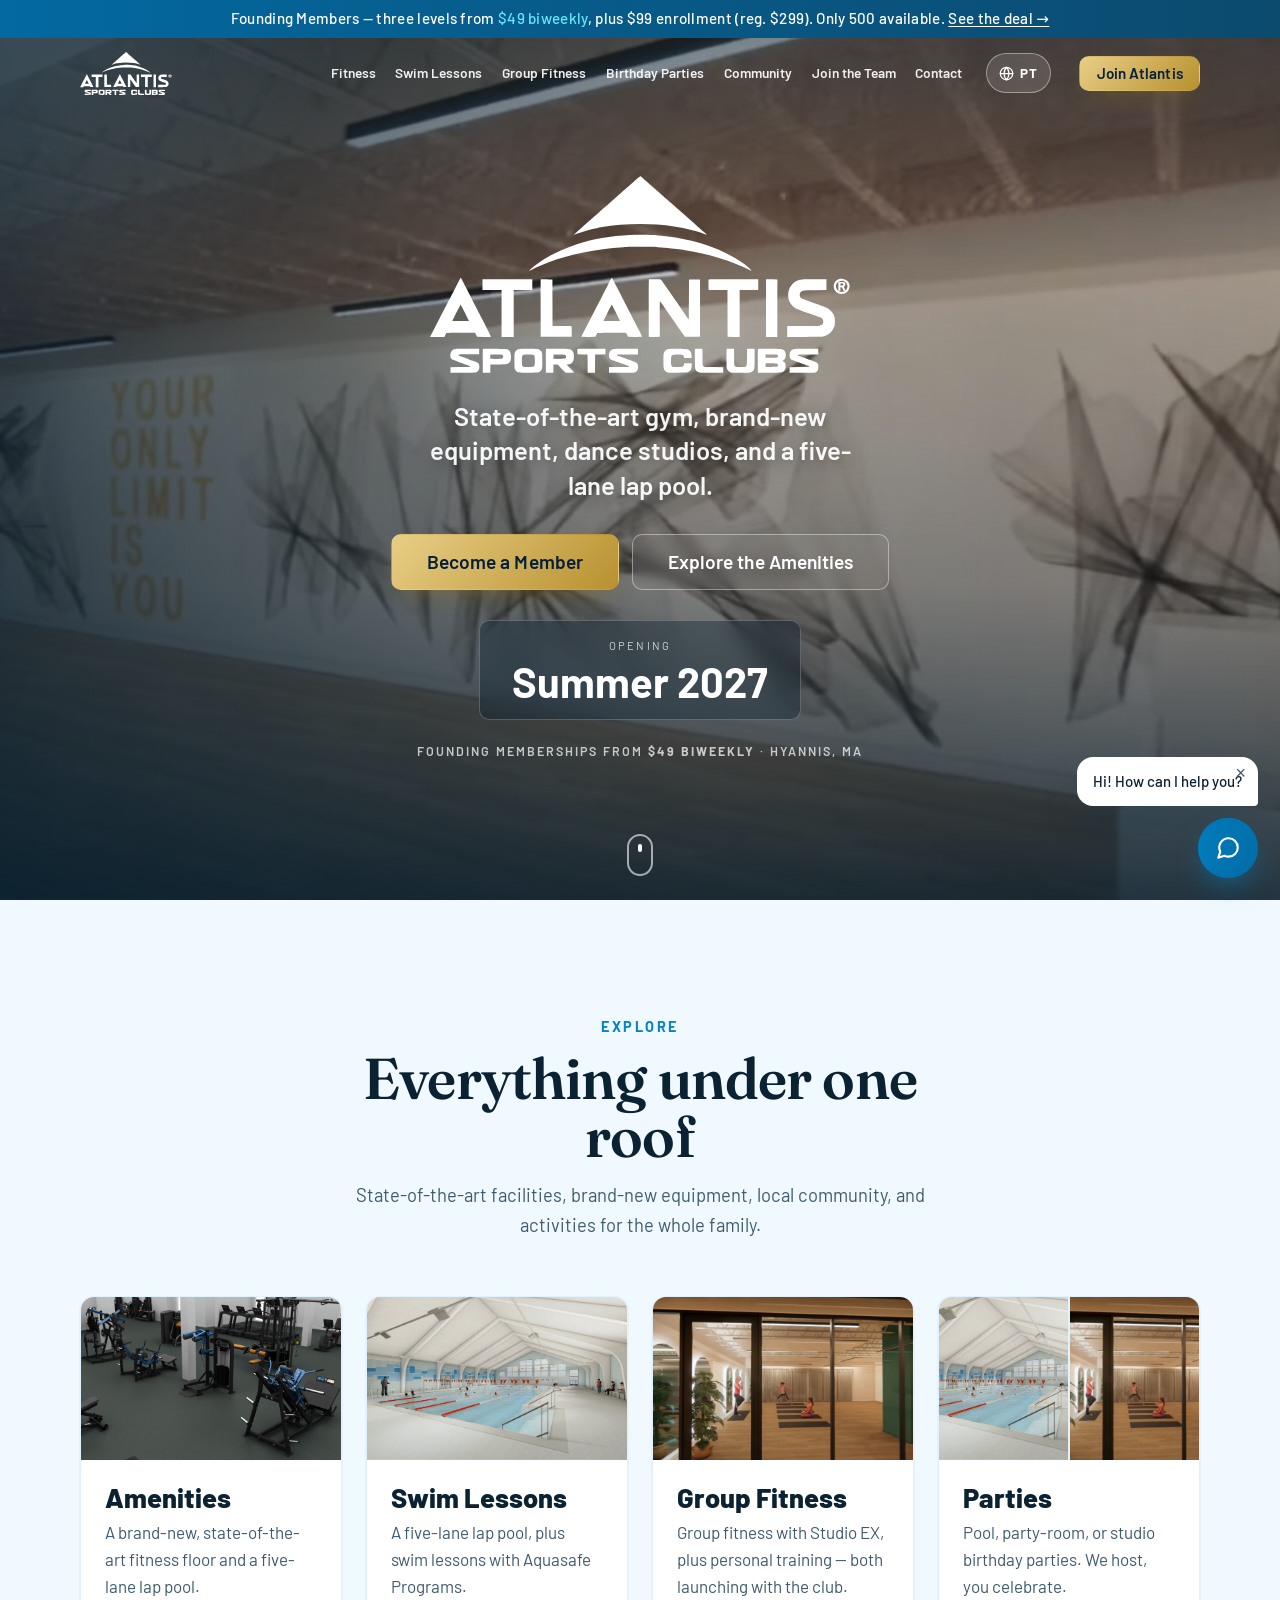
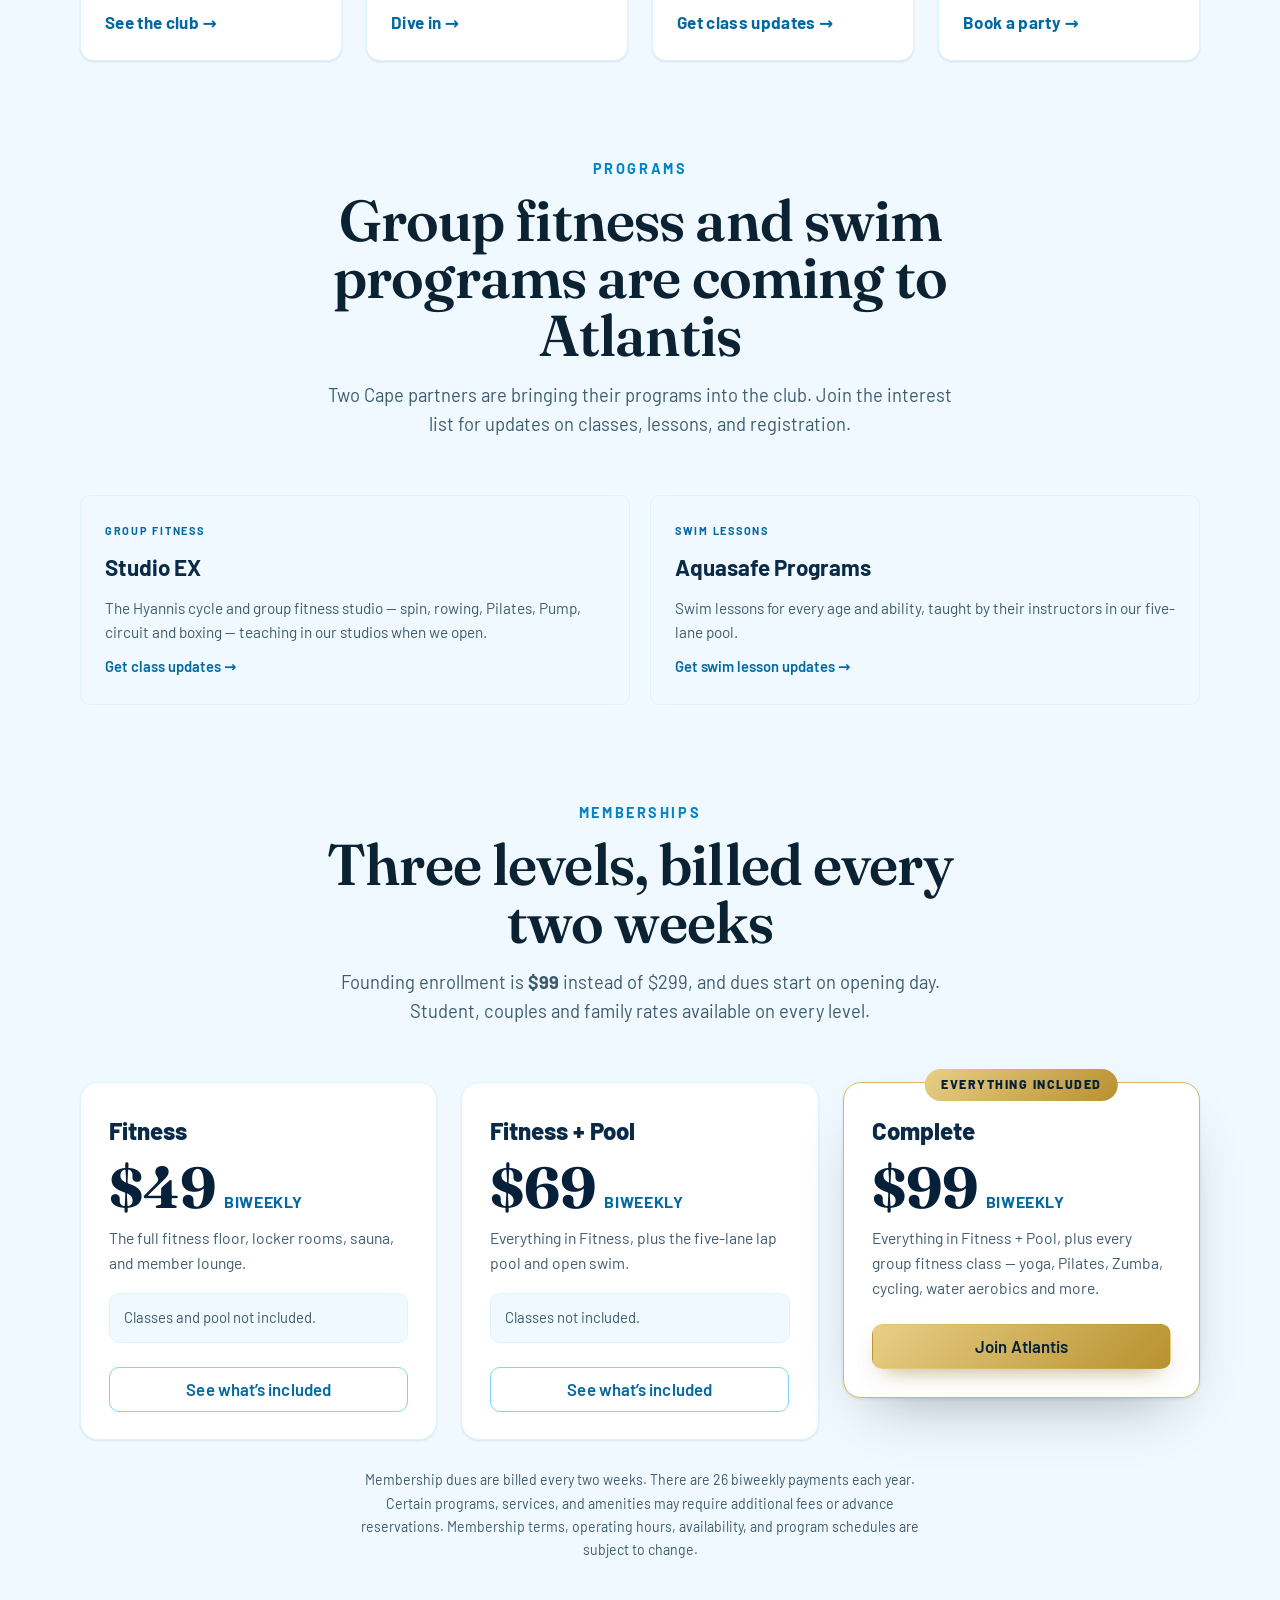
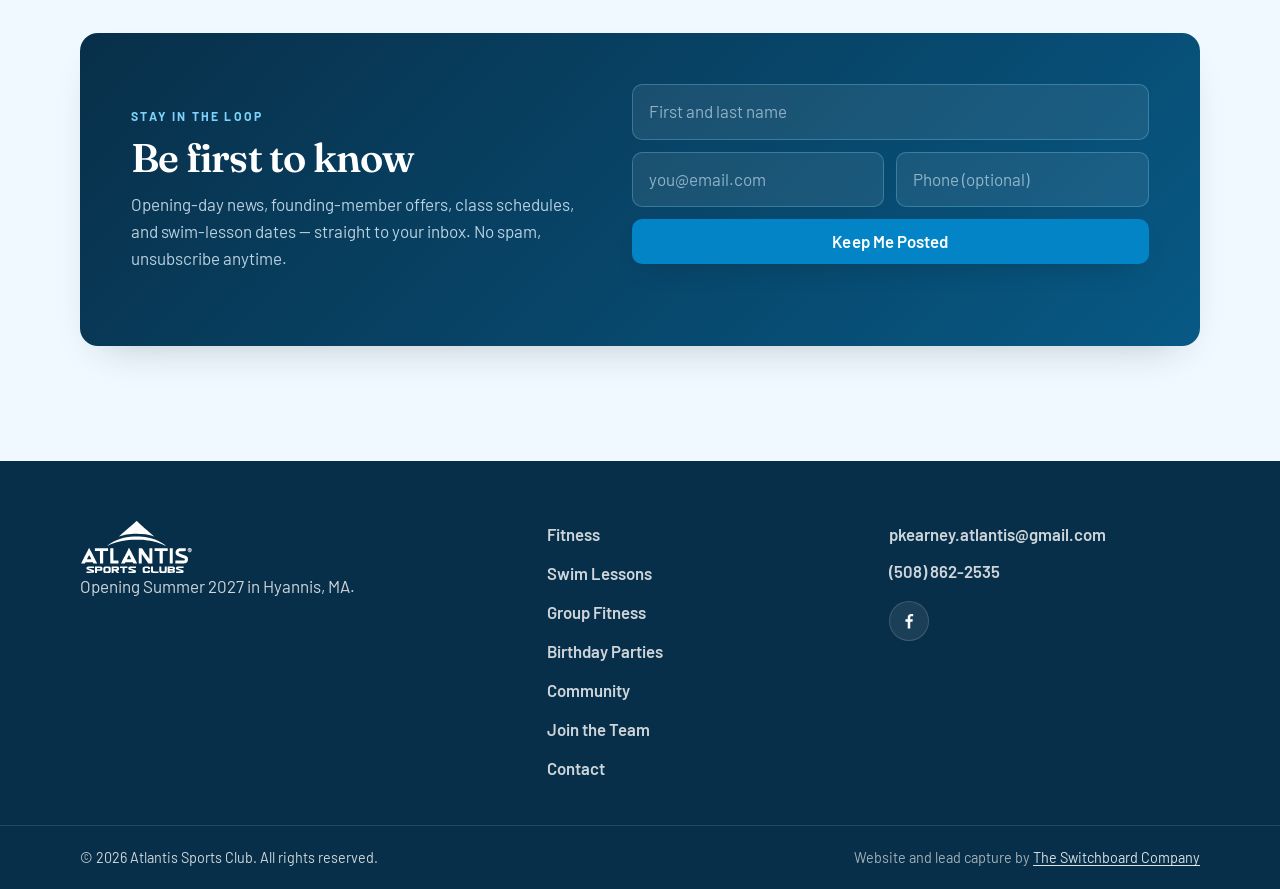
==== index.html @ 12ffc230 "Point "register today" at Aquasafe's real registration list Aquasafe's booking lives on Captyn, not " ====
<!DOCTYPE html>
<html lang="en">
<head>
  <meta charset="UTF-8" />
  <meta name="viewport" content="width=device-width, initial-scale=1" />
  <title>Atlantis Sports Club — Opening Summer 2027 · Hyannis, MA</title>
  <meta name="description" content="Atlantis Sports Club is coming to Hyannis, MA — a brand-new gym and five-lane lap pool. Three membership levels: Fitness $49 biweekly, Fitness + Pool $69 biweekly, Complete $99 biweekly. Dues are billed every two weeks." />
  <meta name="theme-color" content="#0EA5E9" />
  <!-- Proves to Google that we own this site, which is what lets us submit the
       sitemap and read Search Console. Google re-checks it periodically, so
       this tag has to stay even though verification already succeeded. -->
  <meta name="google-site-verification" content="ANG-4xzpaHJVaE1169wWRhIxJuxJN9_SLKHZaZ0CeQY" />
  <meta property="og:title" content="Atlantis Sports Club — Opening Summer 2027" />
  <meta property="og:description" content="Three membership levels — Fitness $49 biweekly, Fitness + Pool $69 biweekly, Complete $99 biweekly. Founding enrollment $99 (reg. $299). Hyannis, MA." />
  <meta property="og:type" content="website" />
  <meta property="og:url" content="https://atlantissportsclubhyannis.com/" />
  <link rel="canonical" href="https://atlantissportsclubhyannis.com/" />
  <meta property="og:image" content="https://atlantissportsclubhyannis.com/assets/images/hero-poster.jpg" />
  <meta name="twitter:card" content="summary_large_image" />
  <link rel="icon" href="/favicon.ico" sizes="any" />
  <link rel="icon" type="image/svg+xml" href="/favicon.svg" />
  <link rel="apple-touch-icon" href="/apple-touch-icon.png" />
  <link rel="preconnect" href="https://fonts.googleapis.com" />
  <link rel="preconnect" href="https://fonts.gstatic.com" crossorigin />
  <link href="https://fonts.googleapis.com/css2?family=Barlow:wght@400;500;600;700;800&family=Fraunces:ital,opsz,wght@0,9..144,500;0,9..144,600;0,9..144,700;1,9..144,500&display=swap" rel="stylesheet" />
  <link rel="stylesheet" href="styles.css?v=43" />

  <!-- ============================ STRUCTURED DATA ============================
       Tells Google this is a real health club at a real address, which is what
       earns the business panel and Maps relevance for "gym in Hyannis". It is
       written out rather than generated from config.js on purpose: a crawler
       that skips our JavaScript still has to see it.

       KEEP IN SYNC with config.js — name, address, phone, email and price range.
       If any of those change there, change them here too.

       Deliberately absent: geo coordinates (we would be guessing them, and a
       wrong pin is worse than none — Google resolves the address itself) and
       openingHours (the club has none until it opens in summer 2027). -->
  <script type="application/ld+json">
  {
    "@context": "https://schema.org",
    "@type": "HealthClub",
    "@id": "https://atlantissportsclubhyannis.com/#club",
    "name": "Atlantis Sports Club",
    "description": "A brand-new gym and five-lane lap pool opening in summer 2027 in Hyannis, MA. Three membership levels, plus student, couples and family rates.",
    "url": "https://atlantissportsclubhyannis.com/",
    "image": "https://atlantissportsclubhyannis.com/assets/images/exterior.jpg",
    "telephone": "+1-508-862-2535",
    "email": "pkearney.atlantis@gmail.com",
    "priceRange": "$49-$99 biweekly",
    "currenciesAccepted": "USD",
    "address": {
      "@type": "PostalAddress",
      "streetAddress": "35 Scudder Ave",
      "addressLocality": "Hyannis",
      "addressRegion": "MA",
      "postalCode": "02601",
      "addressCountry": "US"
    },
    "hasMap": "https://www.google.com/maps/search/?api=1&query=35+Scudder+Ave+Hyannis+MA+02601",
    "sameAs": [
      "https://www.facebook.com/ATLANTISSPORTSCLUBANDSPAHYANNIS/"
    ],
    "amenityFeature": [
      { "@type": "LocationFeatureSpecification", "name": "Five-lane lap pool", "value": true },
      { "@type": "LocationFeatureSpecification", "name": "Fitness floor", "value": true },
      { "@type": "LocationFeatureSpecification", "name": "Group fitness studios", "value": true },
      { "@type": "LocationFeatureSpecification", "name": "Sauna", "value": true },
      { "@type": "LocationFeatureSpecification", "name": "Free parking", "value": true }
    ]
  }
  </script>
</head>
<body data-page="home">

  <div id="siteHeader"></div>

  <!-- ============================ HERO ============================ -->
  <section class="hero hero--center" id="top">
    <div class="hero__media" id="heroMedia">
      <video class="hero__video" id="heroVideo" autoplay muted loop playsinline poster="assets/images/hero-poster.jpg">
        <source src="assets/video/hero.webm" type="video/webm" />
        <source src="assets/video/hero.mp4" type="video/mp4" />
      </video>
      <div class="hero__scrim"></div>
      <div class="hero__glow" id="heroGlow" aria-hidden="true"></div>
    </div>

    <div class="hero__content">
      <h1 class="hero__logo reveal">
        <span class="hero__logo-mark" aria-hidden="true"></span>
        <span class="sr-only">Atlantis Sports Clubs — Hyannis, MA</span>
      </h1>
      <p class="hero__tagline reveal">
        State-of-the-art gym, brand-new equipment, dance studios,
        and a five-lane lap pool.
      </p>

      <div class="hero__cta reveal">
        <a href="memberships.html" class="btn btn--gold btn--lg">Become a Member</a>
        <a href="amenities.html" class="btn btn--ghost btn--lg">Explore the Amenities</a>
      </div>

      <div class="opening reveal">
        <span class="opening__lab">Opening</span>
        <span class="opening__when" data-opening-label>Summer 2027</span>
      </div>

      <p class="hero__trust reveal">Founding memberships from <strong>$49 biweekly</strong> · Hyannis, MA</p>
    </div>

    <a href="#explore" class="hero__scroll" aria-label="Scroll to explore the club"><span class="hero__scroll-mouse"><span></span></span></a>
  </section>

  <!-- ============================ EXPLORE ============================ -->
  <section class="section section--alt" id="explore">
    <div class="container">
      <div class="section__head">
        <p class="section__eyebrow">Explore</p>
        <h2 class="section__title">Everything under one roof</h2>
        <p class="section__sub">State-of-the-art facilities, brand-new equipment, local community, and activities for the whole family.</p>
      </div>
      <div class="explore-grid">
        <a href="amenities.html" class="explore-card">
          <span class="explore-card__media" style="background-image:url('assets/images/gym/gym-1.jpg')"></span>
          <span class="explore-card__body">
            <h3>Amenities</h3>
            <p>A brand-new, state-of-the-art fitness floor and a five-lane lap pool.</p>
            <span class="explore-card__link">See the club</span>
          </span>
        </a>
        <a href="aquatics.html" class="explore-card">
          <span class="explore-card__media" data-img="pool"></span>
          <span class="explore-card__body">
            <h3>Swim Lessons</h3>
            <p>A five-lane lap pool, plus swim lessons with Aquasafe Programs.</p>
            <span class="explore-card__link">Dive in</span>
          </span>
        </a>
        <a href="training.html" class="explore-card">
          <span class="explore-card__media" data-img="dance"></span>
          <span class="explore-card__body">
            <h3>Group Fitness</h3>
            <p>Group fitness with Studio EX, plus personal training — both launching with the club.</p>
            <span class="explore-card__link">Get class updates</span>
          </span>
        </a>
        <a href="parties.html" class="explore-card">
          <span class="explore-card__media media-mosaic media-mosaic--two" aria-hidden="true">
            <span class="split-pane" data-img="pool"></span>
            <span class="split-pane" data-img="dance"></span>
          </span>
          <span class="explore-card__body">
            <h3>Parties</h3>
            <p>Pool, party-room, or studio birthday parties. We host, you celebrate.</p>
            <span class="explore-card__link">Book a party</span>
          </span>
        </a>
      </div>

      <!-- ---------------------------------------------- program partners --- -->
      <!-- Two outside programmes running inside the club. On the home page
           because a visitor who already knows Studio EX or Aquasafe locally
           will recognise them faster than they will recognise us — and
           because both are a reason to join a club that hasn't opened. -->
      <div class="section__head" style="margin-top:clamp(60px,8vw,96px)">
        <p class="section__eyebrow">Programs</p>
        <h2 class="section__title">Group fitness and swim programs are coming to Atlantis</h2>
        <p class="section__sub">Two Cape partners are bringing their programs into the club. Join the interest list for updates on classes, lessons, and registration.</p>
      </div>

      <div class="progband">
        <a href="training.html" class="progcard">
          <span class="progcard__tag">Group Fitness</span>
          <h3 class="progcard__name"><span data-partner-name="studioEx">Studio EX</span></h3>
          <p class="progcard__body">The Hyannis cycle and group fitness studio — spin, rowing, Pilates, Pump, circuit and boxing — teaching in our studios when we open.</p>
          <span class="progcard__link">Get class updates &rarr;</span>
        </a>
        <a href="aquatics.html" class="progcard">
          <span class="progcard__tag">Swim Lessons</span>
          <h3 class="progcard__name"><span data-partner-name="aquasafe">Aquasafe Programs</span></h3>
          <p class="progcard__body">Swim lessons for every age and ability, taught by their instructors in our five-lane pool.</p>
          <span class="progcard__link">Get swim lesson updates &rarr;</span>
        </a>
      </div>

      <!-- ---------------------------------------------- membership levels --- -->
      <!-- The three tiers, on the home page, above the fold-and-a-half. Paul's
           first priority is that nobody has to hunt to learn what it costs. -->
      <div class="section__head" style="margin-top:clamp(60px,8vw,96px)">
        <p class="section__eyebrow">Memberships</p>
        <h2 class="section__title">Three levels, billed every two weeks</h2>
        <p class="section__sub">Founding enrollment is <strong><span data-price="enrollment">$99</span></strong> instead of <span data-price="regularEnrollment">$299</span>, and dues start on opening day. Student, couples and family rates available on every level.</p>
      </div>

      <div class="boards">
        <article class="board">
          <h3 class="board__name">Fitness</h3>
          <div class="board__price">
            <span class="board__amt" data-price="fitness">$49</span>
            <span class="board__cadence">Biweekly</span>
          </div>
          <p class="board__enroll">The full fitness floor, locker rooms, sauna, and member lounge.</p>
          <p class="board__excludes">Classes and pool not included.</p>
          <div class="board__cta"><a href="memberships.html" class="btn btn--outline btn--block">See what&rsquo;s included</a></div>
        </article>

        <article class="board">
          <h3 class="board__name">Fitness + Pool</h3>
          <div class="board__price">
            <span class="board__amt" data-price="fitnessPool">$69</span>
            <span class="board__cadence">Biweekly</span>
          </div>
          <p class="board__enroll">Everything in Fitness, plus the five-lane lap pool and open swim.</p>
          <p class="board__excludes">Classes not included.</p>
          <div class="board__cta"><a href="memberships.html" class="btn btn--outline btn--block">See what&rsquo;s included</a></div>
        </article>

        <article class="board board--featured">
          <span class="board__ribbon">Everything included</span>
          <h3 class="board__name">Complete</h3>
          <div class="board__price">
            <span class="board__amt" data-price="complete">$99</span>
            <span class="board__cadence">Biweekly</span>
          </div>
          <p class="board__enroll">Everything in Fitness&nbsp;+&nbsp;Pool, plus every group fitness class — yoga, Pilates, Zumba, cycling, water aerobics and more.</p>
          <div class="board__cta"><a href="memberships.html" class="btn btn--gold btn--block">Join Atlantis</a></div>
        </article>
      </div>

      <p class="disclaimer" data-disclaimer></p>

      <!-- ---------------------------------------------- newsletter signup --- -->
      <!-- id is the jump target for join.html's "Latest Club Updates" link,
           which the printed QR codes lead to. Without it the scan lands at the
           top of the home page and the visitor has to go hunting. -->
      <div class="signup reveal" id="signup">
        <div class="signup__copy">
          <p class="signup__eyebrow">Stay in the Loop</p>
          <h3 class="signup__title">Be first to know</h3>
          <p class="signup__sub">Opening-day news, founding-member offers, class schedules, and swim-lesson dates — straight to your inbox. No spam, unsubscribe anytime.</p>
        </div>
        <form class="signup__form" data-signup data-signup-interest="Newsletter &amp; club updates" data-signup-source="Website — Newsletter">
          <div class="signup__fields">
            <label class="sr-only" for="nlName">Name</label>
            <input id="nlName" type="text" name="name" autocomplete="name" placeholder="First and last name" required />
            <label class="sr-only" for="nlEmail">Email</label>
            <input id="nlEmail" type="email" name="email" autocomplete="email" placeholder="you@email.com" required />
            <label class="sr-only" for="nlPhone">Phone</label>
            <input id="nlPhone" type="tel" name="phone" autocomplete="tel" placeholder="Phone (optional)" />
            <button type="submit" class="btn btn--primary">Keep Me Posted</button>
          </div>
          <!-- Bots fill every field they can see; people never see this one. -->
          <input type="text" name="company" class="signup__hp" tabindex="-1" autocomplete="off" aria-hidden="true" />
          <p class="signup__msg" role="status" data-signup-msg></p>
        </form>
      </div>
    </div>
  </section>

  <footer class="footer" id="siteFooter"></footer>

  <script src="config.js?v=26"></script>
  <script src="assets/pt.js?v=9"></script>
  <script src="assets/i18n.js?v=1"></script>
  <script src="script.js?v=36"></script>
<script src="assets/chat.js?v=8"></script>
</body>
</html>
---- styles.css ----
/* =============================================================================
   ATLANTIS SPORTS CLUB — Stylesheet
   Palette: light-blue / aquatic.  Type: Barlow Condensed + Barlow.
   ============================================================================ */

:root {
  /* ---- Brand color scale (original light-blue / aquatic — matches the favicon) ---- */
  --sky-50:  #F0F9FF;
  --sky-100: #E0F2FE;
  --sky-200: #BAE6FD;
  --sky-300: #7DD3FC;
  --sky-400: #38BDF8;
  --sky-500: #0EA5E9;
  --sky-600: #0284C7;
  --sky-700: #0369A1;
  --sky-800: #075985;
  --sky-900: #0C4A6E;
  --ocean:   #082F49;
  --cyan-300:#67E8F9;
  --cyan-400:#22D3EE;

  /* ---- Atlantis navy + gold (membership boards, Founders highlights) ----
     Gold is deliberately rationed: the "Join Atlantis" button, the Founders
     ribbon, and the recommended membership board. Everywhere else stays navy
     and ocean blue on white. */
  --navy-900:#06203A;
  --navy-800:#0A2A47;
  --navy-700:#123C63;
  --gold-200:#F3E4B8;
  --gold-300:#E8CE86;
  --gold-400:#D9B95C;
  --gold-500:#B8912F;
  --gold-600:#8F6F1E;

  /* ---- Semantic tokens ---- */
  --color-primary:      var(--sky-600);
  --color-primary-strong: var(--sky-700);
  --color-accent:       var(--cyan-400);
  --color-bg:           #FFFFFF;
  --color-bg-alt:       var(--sky-50);
  --color-fg:           #0B2233;
  --color-fg-soft:      #3E5B6E;
  --color-border:       var(--sky-100);
  --color-card:         #FFFFFF;
  --color-on-primary:   #FFFFFF;

  /* ---- Effects (tighter radii, softer neutral shadows) ---- */
  --radius-sm: 6px;
  --radius:    10px;
  --radius-lg: 14px;
  --radius-xl: 18px;
  --shadow-sm: 0 1px 2px rgba(16,31,44,.05), 0 1px 3px rgba(16,31,44,.05);
  --shadow:    0 18px 40px -22px rgba(16,31,44,.28);
  --shadow-lg: 0 44px 80px -34px rgba(16,31,44,.40);
  --shadow-glow: 0 1px 3px rgba(16,31,44,.10), 0 26px 60px -30px rgba(16,31,44,.42);

  --container: 1200px;
  --ease: cubic-bezier(.22,.61,.36,1);

  --font-display: "Fraunces", Georgia, "Times New Roman", serif;
  --font-head: "Barlow", system-ui, -apple-system, sans-serif;
  --font-body: "Barlow", system-ui, -apple-system, sans-serif;
}

/* ---------------------------------------------------------------- reset --- */
*, *::before, *::after { box-sizing: border-box; }
* { margin: 0; }
html { scroll-behavior: smooth; -webkit-text-size-adjust: 100%; }
@media (prefers-reduced-motion: reduce) {
  html { scroll-behavior: auto; }
  *, *::before, *::after { animation-duration: .01ms !important; animation-iteration-count: 1 !important; transition-duration: .01ms !important; }
}
body {
  font-family: var(--font-body);
  color: var(--color-fg);
  background: var(--color-bg);
  line-height: 1.6;
  font-size: 17px;
  -webkit-font-smoothing: antialiased;
  overflow-x: hidden;
}
img, video, iframe, svg { display: block; max-width: 100%; }
/* Any explicit display (flex, inline-flex, grid) outranks the UA rule for the
   hidden attribute, which silently leaves "hidden" elements on screen. */
[hidden] { display: none !important; }
a { color: inherit; text-decoration: none; }
ul { list-style: none; padding: 0; }
.sr-only {
  position: absolute; width: 1px; height: 1px; padding: 0; margin: -1px;
  overflow: hidden; clip: rect(0 0 0 0); white-space: nowrap; border: 0;
}

.container { width: 100%; max-width: var(--container); margin-inline: auto; padding-inline: clamp(20px, 5vw, 40px); }

/* --------------------------------------------------------------- buttons --- */
.btn {
  --btn-bg: var(--color-primary);
  display: inline-flex; align-items: center; justify-content: center; gap: .5em;
  font-family: var(--font-head);
  font-weight: 600;
  font-size: 1.05rem;
  letter-spacing: .01em;
  padding: .72em 1.5em;
  border-radius: 999px;
  border: 1.5px solid transparent;
  cursor: pointer;
  background: var(--btn-bg);
  color: var(--color-on-primary);
  transition: transform .2s var(--ease), box-shadow .25s var(--ease), background .25s var(--ease), color .25s var(--ease);
  will-change: transform;
  line-height: 1.1;
  text-align: center;
}
.btn:focus-visible { outline: 3px solid var(--sky-400); outline-offset: 2px; }
/* Keeps a multi-part label (text + a <span> price) as ONE flex item, so it wraps
   as a sentence instead of breaking into separately-centred chunks. */
.btn__label { display: inline; }
.btn--sm { font-size: .95rem; padding: .55em 1.1em; }
.btn--lg { font-size: 1.2rem; padding: .85em 1.8em; }
.btn--block { width: 100%; }

.btn--primary {
  background: linear-gradient(135deg, var(--sky-500), var(--sky-700));
  box-shadow: 0 10px 24px -10px rgba(2,132,199,.7);
}
.btn--primary:hover { transform: translateY(-2px); box-shadow: 0 16px 30px -10px rgba(2,132,199,.8); }
.btn--primary:active { transform: translateY(0); }

.btn--ghost {
  background: rgba(255,255,255,.1);
  color: #fff;
  border-color: rgba(255,255,255,.55);
  backdrop-filter: blur(6px);
}
.btn--ghost:hover { background: rgba(255,255,255,.22); transform: translateY(-2px); }

.btn--outline {
  background: transparent;
  color: var(--color-primary-strong);
  border-color: var(--sky-300);
}
.btn--outline:hover { background: var(--sky-50); border-color: var(--sky-500); transform: translateY(-2px); }

/* Gold is the "join" colour and nothing else, so the one action that matters
   never has to compete with another button of the same weight. Navy text on
   gold rather than white: white on this gold is only ~2:1. */
.btn--gold {
  background: linear-gradient(135deg, var(--gold-300), var(--gold-500));
  color: var(--navy-900);
  box-shadow: 0 10px 24px -12px rgba(143,111,30,.75);
}
.btn--gold:hover { transform: translateY(-2px); box-shadow: 0 16px 30px -12px rgba(143,111,30,.85); }
.btn--gold:active { transform: translateY(0); }
.btn--gold:focus-visible { outline: 3px solid var(--navy-800); outline-offset: 2px; }

.btn--navy { background: linear-gradient(135deg, var(--navy-700), var(--navy-900)); color: #fff; }
.btn--navy:hover { transform: translateY(-2px); }

/* ------------------------------------------------------------ site header --- */
#siteHeader, .site-header { position: fixed; inset: 0 0 auto 0; z-index: 100; }

/* Anchor jumps (#offer, #signup, …) must clear the fixed header instead of
   parking the section's first line behind it. */
:target, [id] { scroll-margin-top: calc(var(--header-h, 104px) + 16px); }

/* announcement / urgency bar */
.announce {
  background: linear-gradient(90deg, var(--sky-700), var(--sky-900));
  color: #fff; text-align: center;
  font-family: var(--font-head); font-weight: 600; letter-spacing: .01em;
  font-size: clamp(.8rem, 2.4vw, .95rem);
  padding: 9px 16px; line-height: 1.3;
}
.announce__short { display: none; }
.announce em { font-style: normal; color: var(--cyan-300); }
.announce a { color: #fff; text-decoration: underline; text-underline-offset: 2px; white-space: nowrap; }
.announce a:hover { color: var(--cyan-300); }

/* ------------------------------------------------------------------ nav --- */
.nav {
  position: relative; z-index: 1;
  transition: background .3s var(--ease), box-shadow .3s var(--ease), border-color .3s var(--ease);
  border-bottom: 1px solid transparent;
}
.nav__inner {
  max-width: var(--container); margin-inline: auto;
  padding: 14px clamp(20px, 5vw, 40px);
  display: flex; align-items: center; gap: 24px;
}
.nav.is-scrolled,
.nav.is-menu-open {
  background: rgba(255,255,255,.82);
  backdrop-filter: blur(14px) saturate(1.4);
  border-color: var(--color-border);
  box-shadow: 0 6px 24px -18px rgba(8,47,73,.5);
}
.nav.is-menu-open { background: rgba(255,255,255,.96); }
.brand { display: inline-flex; align-items: center; gap: 10px; color: #fff; transition: color .3s var(--ease); }
.nav.is-scrolled .brand,
.nav.is-menu-open .brand { color: var(--color-fg); }
.brand__mark { color: var(--sky-400); display: inline-flex; }
.nav.is-scrolled .brand__mark,
.nav.is-menu-open .brand__mark { color: var(--sky-600); }
.brand__text { font-family: var(--font-head); font-weight: 800; font-size: 1.5rem; line-height: .9; letter-spacing: .02em; display: flex; flex-direction: column; }
.brand__sub { font-size: .62rem; font-weight: 600; letter-spacing: .32em; text-transform: uppercase; opacity: .75; }

/* Nine primary links plus a CTA is a lot of bar. The gap and size shrink with
   the viewport so the row stays on one line right down to the point where the
   hamburger takes over, instead of wrapping into the hero. */
.nav__links { display: flex; gap: clamp(12px, 1.55vw, 26px); margin-left: auto; align-items: center; }
.nav__links a {
  font-family: var(--font-head); font-weight: 600;
  font-size: clamp(.86rem, 1.02vw, 1rem);
  color: #fff; opacity: .92; position: relative; padding: 4px 0;
  white-space: nowrap;
  transition: color .25s var(--ease), opacity .25s var(--ease);
}
.nav.is-scrolled .nav__links a { color: var(--color-fg-soft); }
.nav__links a::after {
  content: ""; position: absolute; left: 0; bottom: -2px; height: 2px; width: 0;
  background: var(--sky-500); transition: width .25s var(--ease);
}
.nav__links a:hover { opacity: 1; }
.nav__links a:hover::after { width: 100%; }
.nav__links a.is-active { opacity: 1; }
.nav__links a.is-active::after { width: 100%; }
.nav__cta { margin-left: 4px; }
.nav__links + .nav__cta { margin-left: 0; }

.nav__toggle { display: none; background: none; border: 0; cursor: pointer; width: 44px; height: 44px; flex-direction: column; justify-content: center; gap: 5px; padding: 10px; }
.nav__toggle span { height: 2px; width: 100%; background: #fff; border-radius: 2px; transition: transform .3s var(--ease), opacity .3s var(--ease), background .3s var(--ease); }
.nav.is-scrolled .nav__toggle span,
.nav.is-menu-open .nav__toggle span { background: var(--color-fg); }
.nav__toggle[aria-expanded="true"] span:nth-child(1) { transform: translateY(7px) rotate(45deg); }
.nav__toggle[aria-expanded="true"] span:nth-child(2) { opacity: 0; }
.nav__toggle[aria-expanded="true"] span:nth-child(3) { transform: translateY(-7px) rotate(-45deg); }

.nav__mobile {
  display: none; flex-direction: column; gap: 6px;
  padding: 12px clamp(20px, 5vw, 40px) 22px;
  background: rgba(255,255,255,.96); backdrop-filter: blur(14px);
  border-bottom: 1px solid var(--color-border);
}
.nav__mobile.is-open { display: flex; }
.nav__mobile a { font-family: var(--font-head); font-weight: 600; font-size: 1.2rem; color: var(--color-fg); padding: 12px 4px; border-bottom: 1px solid var(--color-border); }
.nav__mobile a.btn { color: #fff; border: 0; margin-top: 10px; justify-content: center; }

/* ----------------------------------------------------------------- hero --- */
.hero { position: relative; min-height: 100svh; display: flex; align-items: center; overflow: hidden; color: #fff; }
.hero__media { position: absolute; inset: 0; z-index: 0; }
.hero__video { width: 100%; height: 100%; object-fit: cover; }
/* Fallback gradient shows behind the video (and if the video fails to load) */
.hero__media { background: radial-gradient(120% 120% at 30% 0%, var(--sky-700) 0%, var(--ocean) 55%, #041B2B 100%); }
.hero__scrim {
  position: absolute; inset: 0;
  background:
    linear-gradient(180deg, rgba(4,27,43,.55) 0%, rgba(4,27,43,.15) 30%, rgba(4,27,43,.35) 65%, rgba(4,27,43,.85) 100%),
    linear-gradient(90deg, rgba(4,27,43,.7) 0%, rgba(4,27,43,.1) 55%, rgba(4,27,43,0) 100%);
}
.hero__glow {
  position: absolute; width: 60vmax; height: 60vmax; left: 0; top: 0;
  background: radial-gradient(circle, rgba(103,232,249,.28) 0%, rgba(103,232,249,0) 60%);
  transform: translate(-50%, -50%); pointer-events: none;
  transition: opacity .4s var(--ease); mix-blend-mode: screen;
}

/* Top padding tracks the measured fixed-header height (--header-h, set in
   script.js) so the eyebrow can never slide under the announcement bar. */
.hero__content {
  position: relative; z-index: 2; max-width: var(--container); width: 100%; margin-inline: auto;
  padding: calc(var(--header-h, 104px) + 20px) clamp(20px, 5vw, 40px) 92px;
}
.hero__eyebrow {
  display: inline-flex; align-items: center; gap: 10px;
  font-family: var(--font-head); font-weight: 600; letter-spacing: .12em; text-transform: uppercase;
  font-size: .95rem;
  background: rgba(255,255,255,.1); border: 1px solid rgba(255,255,255,.28);
  padding: 8px 16px; border-radius: 999px; backdrop-filter: blur(6px);
}
.hero__title {
  font-family: var(--font-head); font-weight: 800;
  font-size: clamp(3rem, 8.4vw, 6.2rem); line-height: .98; letter-spacing: -.01em;
  margin: 16px 0 0; text-shadow: 0 6px 40px rgba(4,27,43,.4);
}
.hero__title .line { display: block; }
.hero__title-accent {
  background: linear-gradient(100deg, var(--cyan-300), var(--sky-300) 60%, #fff);
  -webkit-background-clip: text; background-clip: text; color: transparent;
  /* Extra box room so background-clip:text doesn't crop descenders (g, y). */
  padding-bottom: .12em; margin-bottom: -.12em;
}
.hero__lede { max-width: 40ch; font-size: clamp(1.05rem, 2.2vw, 1.3rem); color: rgba(255,255,255,.9); margin-top: 16px; }

/* ---- centred hero: the logo carries the headline ---- */
.hero--center { text-align: center; }
.hero--center .hero__content { display: flex; flex-direction: column; align-items: center; }
.hero__logo { margin: 0; }
.hero__logo-mark {
  display: block;
  width: clamp(200px, 34vw, 420px);
  aspect-ratio: 1828 / 858;              /* matches assets/logo.svg */
  background-color: #fff;
  -webkit-mask: url('assets/logo.svg') no-repeat center / contain;
          mask: url('assets/logo.svg') no-repeat center / contain;
  filter: drop-shadow(0 8px 34px rgba(4,27,43,.55));
}
.hero__tagline {
  margin-top: 26px; max-width: 30ch;
  font-family: var(--font-head); font-weight: 600;
  font-size: clamp(1.15rem, 2.6vw, 1.6rem); line-height: 1.35;
  color: rgba(255,255,255,.94);
  text-shadow: 0 2px 20px rgba(4,27,43,.5);
}
.hero--center .hero__cta { justify-content: center; margin-top: 32px; }
.hero--center .opening { margin-top: 30px; }
.hero__trust {
  margin-top: 22px;
  font-family: var(--font-head); font-weight: 600;
  letter-spacing: .16em; text-transform: uppercase;
  font-size: .78rem; color: rgba(255,255,255,.72);
}

.hero__cta { display: flex; flex-wrap: wrap; gap: 14px; margin-top: 26px; }

.hero__sound {
  position: absolute; right: clamp(20px, 5vw, 40px); bottom: 32px; z-index: 3;
  width: 46px; height: 46px; border-radius: 50%;
  background: rgba(255,255,255,.12); border: 1px solid rgba(255,255,255,.3);
  color: #fff; cursor: pointer; display: grid; place-items: center; backdrop-filter: blur(8px);
  transition: background .25s var(--ease), transform .2s var(--ease);
}
.hero__sound:hover { background: rgba(255,255,255,.24); transform: scale(1.06); }
.hero__sound .icon-sound { display: none; }
.hero__sound[aria-pressed="true"] .icon-sound { display: block; }
.hero__sound[aria-pressed="true"] .icon-muted { display: none; }

.hero__scroll { position: absolute; left: 50%; bottom: 24px; transform: translateX(-50%); z-index: 3; }
.hero__scroll-mouse { display: block; width: 26px; height: 42px; border: 2px solid rgba(255,255,255,.6); border-radius: 14px; position: relative; }
.hero__scroll-mouse span { position: absolute; left: 50%; top: 8px; width: 4px; height: 8px; background: #fff; border-radius: 2px; transform: translateX(-50%); animation: scrollWheel 1.8s var(--ease) infinite; }
@keyframes scrollWheel { 0% { opacity: 0; transform: translate(-50%, 0); } 30% { opacity: 1; } 60% { opacity: 1; transform: translate(-50%, 12px); } 100% { opacity: 0; transform: translate(-50%, 14px); } }

/* opening */
/* Replaced the opening-day countdown. A clock counting to an exact second is a
   promise about a date; the opening is a season, so the hero states the season
   and keeps the same glass plate so the composition doesn't lose its anchor. */
.opening { display: inline-flex; flex-direction: column; align-items: center; gap: 6px; margin-top: 24px; padding: 16px 32px; background: rgba(4,27,43,.35); border: 1px solid rgba(255,255,255,.22); border-radius: var(--radius); backdrop-filter: blur(10px); }
.opening__lab { font-size: .7rem; letter-spacing: .18em; text-transform: uppercase; opacity: .75; }
.opening__when { font-family: var(--font-head); font-weight: 700; font-size: clamp(1.9rem, 4.6vw, 2.6rem); line-height: 1; }

/* pulse dot */
.pulse-dot { width: 9px; height: 9px; border-radius: 50%; background: var(--cyan-300); position: relative; flex: none; }
.pulse-dot::after { content: ""; position: absolute; inset: 0; border-radius: 50%; background: var(--cyan-300); animation: pulse 2s ease-out infinite; }
.pulse-dot--dark, .pulse-dot--dark::after { background: var(--sky-500); }
@keyframes pulse { 0% { transform: scale(1); opacity: .7; } 100% { transform: scale(3.2); opacity: 0; } }

/* -------------------------------------------------------- section shared --- */
.section__head { max-width: 640px; margin: 0 auto 56px; text-align: center; }
.section__eyebrow { font-family: var(--font-head); font-weight: 700; letter-spacing: .2em; text-transform: uppercase; font-size: .9rem; color: var(--color-primary); margin-bottom: 12px; }
.section__title { font-family: var(--font-head); font-weight: 800; font-size: clamp(2.2rem, 5.5vw, 3.6rem); line-height: 1; letter-spacing: -.01em; color: var(--color-fg); }
.section__sub { color: var(--color-fg-soft); font-size: 1.15rem; margin-top: 16px; }

/* --------------------------------------------------------------- presale --- */
.presale { padding: clamp(72px, 10vw, 130px) 0; background: linear-gradient(180deg, #fff 0%, var(--sky-50) 100%); }
.presale__card {
  display: grid; grid-template-columns: 1.15fr .85fr; gap: clamp(28px, 5vw, 64px);
  align-items: center;
  background:
    radial-gradient(120% 140% at 100% 0%, rgba(34,211,238,.12) 0%, rgba(34,211,238,0) 45%),
    linear-gradient(160deg, var(--ocean), var(--sky-900) 70%);
  color: #fff; border-radius: var(--radius-xl); padding: clamp(30px, 5vw, 64px);
  box-shadow: var(--shadow-lg); position: relative; overflow: hidden;
}
.presale__card::before { content: ""; position: absolute; inset: 0; background: radial-gradient(60% 80% at 15% 110%, rgba(56,189,248,.25), transparent 60%); pointer-events: none; }
.presale__left { position: relative; z-index: 1; }
.presale__left .section__eyebrow { color: var(--cyan-300); }
.presale__headline { font-family: var(--font-head); font-weight: 800; font-size: clamp(1.9rem, 4vw, 3rem); line-height: 1.02; margin-bottom: 18px; }
.presale__text { color: rgba(255,255,255,.86); max-width: 46ch; }
.presale__text strong { color: #fff; }
.presale__perks { margin: 26px 0; display: grid; gap: 12px; }
.presale__perks li { display: flex; align-items: flex-start; gap: 12px; color: rgba(255,255,255,.92); }
.presale__perks li::before {
  content: ""; flex: none; width: 22px; height: 22px; margin-top: 2px; border-radius: 50%;
  background: var(--cyan-400) url("data:image/svg+xml,%3Csvg xmlns='http://www.w3.org/2000/svg' viewBox='0 0 24 24' fill='none' stroke='%23082F49' stroke-width='3.5' stroke-linecap='round' stroke-linejoin='round'%3E%3Cpolyline points='20 6 9 17 4 12'/%3E%3C/svg%3E") center/13px no-repeat;
}
.presale__actions { display: flex; align-items: center; flex-wrap: wrap; gap: 18px; margin-top: 30px; }
.presale__spots { display: inline-flex; align-items: center; gap: 8px; font-size: .95rem; color: rgba(255,255,255,.8); }

.price-card { position: relative; z-index: 1; background: #fff; color: var(--color-fg); border-radius: var(--radius-lg); padding: 34px 30px 30px; box-shadow: var(--shadow-glow); text-align: center; }
.price-card__ribbon { position: absolute; top: 18px; right: 18px; font-family: var(--font-head); font-weight: 700; letter-spacing: .12em; text-transform: uppercase; font-size: .72rem; color: var(--color-primary-strong); background: var(--sky-100); padding: 5px 12px; border-radius: 999px; }
.price-card__label { font-family: var(--font-head); font-weight: 700; text-transform: uppercase; letter-spacing: .12em; color: var(--color-fg-soft); font-size: .95rem; }
.price-card__row { display: flex; align-items: center; justify-content: center; gap: 14px; margin: 14px 0 6px; }
.price-card__block { display: flex; flex-direction: column; }
.price-card__amt { font-family: var(--font-head); font-weight: 800; font-size: clamp(2.8rem, 7vw, 3.8rem); line-height: 1; color: var(--color-primary-strong); font-variant-numeric: tabular-nums; }
.price-card__unit { font-family: var(--font-head); font-weight: 600; text-transform: uppercase; letter-spacing: .1em; font-size: .82rem; color: var(--color-fg-soft); }
.price-card__plus { font-family: var(--font-head); font-weight: 700; font-size: 1.8rem; color: var(--sky-300); }
.price-card__note { font-size: .85rem; color: var(--color-fg-soft); margin: 8px 0 20px; }

/* ------------------------------------------------------------- amenities --- */
.amenities { padding: clamp(72px, 10vw, 130px) 0; }
.amenity-grid { display: grid; grid-template-columns: repeat(2, 1fr); gap: 22px; }
.amenity {
  position: relative; border-radius: var(--radius-lg); overflow: hidden; min-height: 300px;
  display: flex; align-items: flex-end; color: #fff; box-shadow: var(--shadow);
  border: 1px solid var(--color-border);
  isolation: isolate;
}
.amenity--wide { grid-column: span 2; min-height: 340px; }
.amenity__media {
  position: absolute; inset: 0; z-index: -1;
  background-size: cover; background-position: center;
  background-color: var(--sky-200);
  background-image: linear-gradient(140deg, var(--sky-400), var(--sky-700));
  transition: transform .6s var(--ease);
}
.amenity::after { content: ""; position: absolute; inset: 0; z-index: -1; background: linear-gradient(180deg, rgba(4,27,43,0) 30%, rgba(4,27,43,.82) 100%); }
.amenity:hover .amenity__media { transform: scale(1.06); }
.amenity__body { padding: 28px; position: relative; z-index: 1; }
.amenity__tag { display: inline-block; font-family: var(--font-head); font-weight: 700; text-transform: uppercase; letter-spacing: .16em; font-size: .72rem; background: rgba(255,255,255,.16); border: 1px solid rgba(255,255,255,.3); padding: 4px 12px; border-radius: 999px; backdrop-filter: blur(6px); margin-bottom: 12px; }
.amenity__body h3 { font-family: var(--font-head); font-weight: 800; font-size: clamp(1.7rem, 3.5vw, 2.4rem); line-height: 1; }
.amenity__body p { color: rgba(255,255,255,.9); margin-top: 10px; max-width: 52ch; }

/* --------------------------------------------------------------- booking --- */
.booking { padding: clamp(72px, 10vw, 130px) 0; background: var(--sky-50); }
.booking-grid { display: grid; grid-template-columns: repeat(3, 1fr); gap: 24px; }
.book-card { background: var(--color-card); border: 1px solid var(--color-border); border-radius: var(--radius-lg); overflow: hidden; box-shadow: var(--shadow-sm); transition: transform .3s var(--ease), box-shadow .3s var(--ease); display: flex; flex-direction: column; }
.book-card:hover { transform: translateY(-6px); box-shadow: var(--shadow-lg); }
.book-card__media { position: relative; aspect-ratio: 16/10; background-size: cover; background-position: center; background-color: var(--sky-200); background-image: linear-gradient(140deg, var(--sky-300), var(--sky-600)); }
.book-card__badge { position: absolute; left: 14px; top: 14px; font-family: var(--font-head); font-weight: 700; text-transform: uppercase; letter-spacing: .14em; font-size: .7rem; color: var(--color-primary-strong); background: rgba(255,255,255,.92); padding: 5px 12px; border-radius: 999px; }
.book-card__body { padding: 24px; display: flex; flex-direction: column; gap: 10px; flex: 1; }
.book-card__body h3 { font-family: var(--font-head); font-weight: 800; font-size: 1.7rem; line-height: 1; }
.book-card__body p { color: var(--color-fg-soft); font-size: 1rem; flex: 1; }
.book-card__body .btn { margin-top: 6px; }

/* ---------------------------------------------------------------- signup --- */
.signup { padding: clamp(60px, 8vw, 100px) 0; }
.signup__inner {
  display: grid; grid-template-columns: 1fr 1fr; gap: clamp(24px, 5vw, 56px); align-items: center;
  background: linear-gradient(135deg, var(--sky-500), var(--sky-700));
  border-radius: var(--radius-xl); padding: clamp(32px, 5vw, 60px); color: #fff; box-shadow: var(--shadow-lg);
}
.signup__inner .section__title { color: #fff; }
.signup__inner .section__sub { color: rgba(255,255,255,.9); }
.field { display: flex; gap: 12px; flex-wrap: wrap; }
.field input {
  flex: 1; min-width: 200px; font-family: var(--font-body); font-size: 1.05rem;
  padding: .85em 1.1em; border-radius: 999px; border: 1.5px solid rgba(255,255,255,.5);
  background: rgba(255,255,255,.95); color: var(--color-fg);
}
.field input::placeholder { color: #7891a1; }
.field input:focus-visible { outline: 3px solid var(--cyan-300); outline-offset: 2px; }
.field .btn { background: var(--ocean); box-shadow: none; }
.field .btn:hover { background: #0a3a56; }
.signup__msg { margin-top: 14px; font-weight: 600; min-height: 1.2em; }
.signup__msg.is-error { color: #ffd7d7; }

/* -------------------------------------------------------------- location --- */
.location { padding: clamp(72px, 10vw, 130px) 0; background: var(--sky-50); }
.location__grid { display: grid; grid-template-columns: .85fr 1.15fr; gap: clamp(28px, 5vw, 56px); align-items: stretch; }
.location__info { align-self: center; }
.location__addr { font-size: 1.25rem; color: var(--color-fg); margin: 16px 0 24px; line-height: 1.7; }
.location__venue { color: var(--color-fg-soft); font-size: 1.05rem; }
.location__map { border-radius: var(--radius-lg); overflow: hidden; box-shadow: var(--shadow); border: 1px solid var(--color-border); min-height: 380px; background: var(--sky-100); }
.location__map iframe { width: 100%; height: 100%; min-height: 380px; border: 0; }

/* ---------------------------------------------------------------- footer --- */
.footer { background: var(--ocean); color: rgba(255,255,255,.8); padding-top: 60px; }
.footer__inner { display: grid; grid-template-columns: 1.4fr 1fr 1fr; gap: 32px; padding-bottom: 44px; }
.footer .brand__text { color: #fff; margin-bottom: 12px; }
.footer__brand p { max-width: 30ch; }
.footer__links { display: flex; flex-direction: column; gap: 12px; }
.footer__links a, .footer__contact a { color: rgba(255,255,255,.8); font-family: var(--font-head); font-weight: 600; font-size: 1.05rem; transition: color .2s var(--ease); }
.footer__links a:hover, .footer__contact a:hover { color: var(--cyan-300); }
.footer__contact { display: flex; flex-direction: column; gap: 10px; }
.footer__social { display: flex; gap: 12px; margin-top: 6px; }
.footer__social a { width: 40px; height: 40px; border-radius: 50%; display: grid; place-items: center; background: rgba(255,255,255,.08); border: 1px solid rgba(255,255,255,.15); color: #fff; transition: background .2s var(--ease); }
.footer__social a:hover { background: rgba(255,255,255,.18); }
.footer__legal { border-top: 1px solid rgba(255,255,255,.12); padding: 20px 0; font-size: .9rem; }
.footer__legal-inner { display: flex; flex-wrap: wrap; gap: 8px 24px; align-items: center; justify-content: space-between; }
.footer__credit { color: rgba(255,255,255,.62); }
.footer__credit a { color: rgba(255,255,255,.85); text-decoration: underline; text-underline-offset: 2px; transition: color .2s var(--ease); }
.footer__credit a:hover { color: var(--cyan-300); }

/* --------------------------------------------------------------- reveal --- */
.reveal { opacity: 0; transform: translateY(24px); transition: opacity .7s var(--ease), transform .7s var(--ease); }
.reveal.is-in { opacity: 1; transform: none; }
.reveal:nth-child(2) { transition-delay: .06s; }
.reveal:nth-child(3) { transition-delay: .12s; }
.reveal:nth-child(4) { transition-delay: .18s; }
.reveal:nth-child(5) { transition-delay: .24s; }
.reveal:nth-child(6) { transition-delay: .30s; }

/* ---------------------------------------------------------- responsive --- */
/* The eight-item bar needs room. Measured: it still clears the CTA with ~24px
   to spare at 1000px, so that's where it hands over to the hamburger — which
   lists every destination anyway. Re-measure if a nav item is ever added back. */
@media (max-width: 999px) {
  .nav__links, .nav__cta { display: none; }
  /* The links row carries the margin-left:auto that pushes everything after it
     to the right. Hiding it leaves the toggle sitting against the logo, so the
     toggle takes over the job of holding the right edge. */
  .nav__toggle { display: flex; margin-left: auto; }
}

@media (max-width: 940px) {
  .presale__card { grid-template-columns: 1fr; }
  .booking-grid { grid-template-columns: 1fr 1fr; }
  .location__grid { grid-template-columns: 1fr; }
  .signup__inner { grid-template-columns: 1fr; }
  .footer__inner { grid-template-columns: 1fr 1fr; }
}
@media (max-width: 760px) {
  .nav__links, .nav__cta { display: none; }
  .nav__toggle { display: flex; margin-left: auto; }
  .amenity-grid { grid-template-columns: 1fr; }
  .amenity--wide { grid-column: span 1; }
  .booking-grid { grid-template-columns: 1fr; }
  .footer__inner { grid-template-columns: 1fr; }
  .hero__content { padding-top: calc(var(--header-h, 150px) + 22px); padding-bottom: 64px; }
  .opening { padding: 14px 22px; }

  /* Phone hero: everything a notch tighter so the offer and both buttons fit on
     one screen without the content running under the header or the chat bubble. */
  .hero__eyebrow { font-size: .74rem; letter-spacing: .08em; gap: 8px; padding: 7px 13px; }
  .hero__title { font-size: clamp(2.6rem, 12vw, 3.6rem); margin-top: 14px; }
  .hero__lede { font-size: 1.02rem; margin-top: 12px; }
  .opening { margin-top: 18px; }
  .hero__cta { margin-top: 20px; gap: 10px; }
  .hero__cta .btn { width: 100%; }
  .btn--lg { font-size: 1.05rem; padding: .8em 1.2em; }
  /* Touch users scroll by habit; the cue only crowded the buttons. */
  .hero__scroll { display: none; }

  /* Once the signup input wraps to its own row, a half-width button beneath it
     just looks unfinished — match the field. */
  .field .btn { width: 100%; }

  /* Thumb-sized tap targets: these links were ~27px and ~16px tall. */
  .footer__links a, .footer__contact a { display: inline-block; padding-block: 7px; }
  .announce a { display: inline-block; padding-block: 4px; }
}
@media (max-width: 600px) {
  .announce__long { display: none; }
  .announce__short { display: inline; }
}
@media (max-width: 420px) {
  .opening { padding: 12px 18px; }
  .opening__when { font-size: 1.75rem; }
  /* Small phones (SE-class): shave just enough to keep both hero buttons above
     the fold once the announcement bar wraps to two lines. */
  .hero__eyebrow { font-size: .68rem; padding: 6px 11px; }
  .hero__title { font-size: clamp(2.3rem, 11.5vw, 3rem); }
  .hero__lede { font-size: .98rem; margin-top: 10px; }
  .opening { margin-top: 14px; padding: 10px 16px; }
  .hero__cta { margin-top: 16px; }
  .hero__content { padding-bottom: 52px; }
}

/* =============================================================================
   MULTI-PAGE ADDITIONS
   ============================================================================ */

/* ---------------------------------------------------------- page hero (sub) --- */
.page-hero {
  position: relative; overflow: hidden; color: #fff;
  /* Never less than the fixed header plus breathing room, whatever the bar wraps to. */
  padding: max(clamp(120px, 16vw, 168px), calc(var(--header-h, 104px) + 44px)) 0 clamp(48px, 7vw, 80px);
  background:
    radial-gradient(90% 120% at 100% 0%, rgba(34,211,238,.18) 0%, rgba(34,211,238,0) 45%),
    radial-gradient(70% 90% at 0% 100%, rgba(56,189,248,.22), transparent 55%),
    linear-gradient(160deg, var(--ocean) 0%, var(--sky-900) 60%, var(--sky-800) 100%);
}
.page-hero::after {
  content: ""; position: absolute; inset: 0; pointer-events: none; opacity: .5;
  background-image:
    repeating-linear-gradient(115deg, rgba(255,255,255,.04) 0 2px, transparent 2px 22px);
}
.page-hero .container { position: relative; z-index: 1; }
.page-hero__eyebrow {
  font-family: var(--font-head); font-weight: 700; letter-spacing: .2em; text-transform: uppercase;
  font-size: .9rem; color: var(--cyan-300); margin-bottom: 14px;
}
.page-hero__title {
  font-family: var(--font-head); font-weight: 800; line-height: .98;
  font-size: clamp(2.6rem, 7vw, 5rem); letter-spacing: -.01em; max-width: 18ch;
}
.page-hero__sub { color: rgba(255,255,255,.9); font-size: clamp(1.05rem, 2.4vw, 1.3rem); margin-top: 18px; max-width: 54ch; }
.page-hero__cta { margin-top: 30px; display: flex; flex-wrap: wrap; gap: 14px; }

/* generic page section wrapper */
.section { padding: clamp(64px, 9vw, 118px) 0; }
.section--alt { background: var(--sky-50); }
.section--tight { padding-bottom: 0; }

/* ------------------------------------------------------- building shot --- */
.building-shot { margin: 0; }
.building-shot img {
  width: 100%; height: auto; aspect-ratio: 16 / 9; object-fit: cover;
  border-radius: var(--radius-lg); box-shadow: var(--shadow);
  border: 1px solid var(--color-border);
}
.building-shot figcaption {
  margin-top: 14px; text-align: center;
  font-family: var(--font-head); font-weight: 600; letter-spacing: .02em;
  color: var(--color-fg-soft); font-size: .98rem;
}
.lede { font-size: 1.2rem; color: var(--color-fg-soft); max-width: 60ch; }

/* ------------------------------------------------------------- urgency band --- */
.urgency {
  padding: clamp(60px, 9vw, 120px) 0;
  background: linear-gradient(180deg, #fff 0%, var(--sky-50) 100%);
}
.urgency__card {
  position: relative; overflow: hidden;
  background:
    radial-gradient(100% 140% at 100% 0%, rgba(34,211,238,.14) 0%, rgba(34,211,238,0) 45%),
    linear-gradient(160deg, var(--ocean), var(--sky-900) 72%);
  color: #fff; border-radius: var(--radius-xl); padding: clamp(30px, 5vw, 60px);
  box-shadow: var(--shadow-lg); text-align: center;
}
.urgency__badge {
  display: inline-flex; align-items: center; gap: 8px;
  font-family: var(--font-head); font-weight: 700; letter-spacing: .12em; text-transform: uppercase; font-size: .82rem;
  background: rgba(34,211,238,.16); border: 1px solid rgba(103,232,249,.5); color: var(--cyan-300);
  padding: 7px 16px; border-radius: 999px; margin-bottom: 20px;
}
.urgency__headline { font-family: var(--font-head); font-weight: 800; font-size: clamp(2rem, 5vw, 3.4rem); line-height: 1.02; max-width: 22ch; margin: 0 auto; }
.urgency__headline .hl { color: var(--cyan-300); }
.urgency__sub { color: rgba(255,255,255,.86); font-size: 1.12rem; margin: 16px auto 0; max-width: 52ch; }

/* price comparison chips (inline) */
.price-flip { display: inline-flex; flex-wrap: wrap; align-items: center; justify-content: center; gap: 16px 22px; margin: 28px 0 6px; }
.price-flip__now { display: flex; align-items: baseline; gap: 8px; }
.price-flip__now .amt { font-family: var(--font-head); font-weight: 800; font-size: clamp(2.6rem, 7vw, 4rem); line-height: 1; color: #fff; }
.price-flip__now .unit { font-family: var(--font-head); font-weight: 600; text-transform: uppercase; letter-spacing: .08em; font-size: .9rem; color: rgba(255,255,255,.75); }
.price-flip__was { font-family: var(--font-head); font-weight: 600; color: rgba(255,255,255,.6); font-size: 1.15rem; }
.price-flip__was s { text-decoration-color: var(--secondary, #ff8a8a); text-decoration-thickness: 2px; }
.price-flip__x { width: 6px; height: 6px; border-radius: 50%; background: rgba(255,255,255,.4); }
.save-pill { display: inline-block; font-family: var(--font-head); font-weight: 700; letter-spacing: .04em; background: var(--cyan-400); color: var(--ocean); padding: 8px 16px; border-radius: 999px; font-size: 1rem; margin-top: 6px; }
.urgency__actions { margin-top: 30px; display: flex; flex-direction: column; align-items: center; gap: 16px; }

/* ------------------------------------------------------------- scarcity bar --- */
.scarcity { max-width: 520px; margin: 24px auto 0; }
.scarcity__track { height: 12px; border-radius: 999px; background: rgba(255,255,255,.16); overflow: hidden; }
.scarcity__fill { height: 100%; width: 0; border-radius: 999px; background: linear-gradient(90deg, var(--cyan-400), var(--sky-300)); transition: width 1s var(--ease); }
.scarcity__label { display: block; margin-top: 10px; font-family: var(--font-head); font-weight: 600; letter-spacing: .04em; font-size: .95rem; color: var(--cyan-300); }

/* ------------------------------------------- offer timer above the plans --- */
/* The dot is a flex item, so a bare text node beside it becomes one anonymous
   item that wraps out of alignment on narrow screens. align-items:baseline plus
   a text span keeps the label centred however many lines it takes. */
.section__eyebrow--dot { display: flex; align-items: baseline; gap: 9px; justify-content: center; flex-wrap: nowrap; }
.section__eyebrow--dot .pulse-dot { flex: 0 0 auto; align-self: center; }
.section__eyebrow--dot > span:not(.pulse-dot) { text-align: center; }
.section__title .hl { color: var(--color-primary); }

.offer-timer { display: flex; flex-direction: column; align-items: center; margin: -20px 0 40px; }
.offer-timer__lab {
  font-family: var(--font-head); font-weight: 700; letter-spacing: .16em; text-transform: uppercase;
  font-size: .76rem; color: var(--color-fg-soft); margin-bottom: 12px;
}
.offer-timer .scarcity { margin-top: 20px; width: 100%; }
.offer-timer .scarcity__label { color: var(--color-primary-strong); text-align: center; }

.plan__fine { margin-top: 12px; font-size: .84rem; line-height: 1.45; color: var(--color-fg-soft); text-align: center; }
/* What happens after the intro year. Given its own panel rather than left as
   fine print — it's the thing people most need to understand before paying. */
.plan__rollover {
  margin-top: 12px; padding: 12px 14px;
  background: var(--sky-50); border: 1px solid var(--color-border);
  border-radius: var(--radius); font-size: .92rem; line-height: 1.5;
  color: var(--color-fg-soft);
}
.plan__rollover strong { color: var(--color-fg); }

/* ----------------------------------------------------- plan comparison cards --- */
.plans { display: grid; grid-template-columns: 1fr 1fr; gap: 24px; max-width: 860px; margin: 0 auto; align-items: stretch; }
.plan { position: relative; background: var(--color-card); border: 1px solid var(--color-border); border-radius: var(--radius-lg); padding: 34px 30px; box-shadow: var(--shadow-sm); display: flex; flex-direction: column; }
.plan--regular { opacity: .96; }
.plan--founding { border: 2px solid var(--sky-400); box-shadow: var(--shadow-glow); }
.plan__ribbon { position: absolute; top: -14px; left: 50%; transform: translateX(-50%); font-family: var(--font-head); font-weight: 800; letter-spacing: .08em; text-transform: uppercase; font-size: .78rem; color: #fff; background: linear-gradient(135deg, var(--sky-500), var(--sky-700)); padding: 7px 18px; border-radius: 999px; box-shadow: 0 8px 18px -8px rgba(2,132,199,.8); white-space: nowrap; }
.plan__name { font-family: var(--font-head); font-weight: 700; text-transform: uppercase; letter-spacing: .1em; font-size: 1rem; color: var(--color-fg-soft); }
.plan--founding .plan__name { color: var(--color-primary-strong); }
.plan__price { margin: 16px 0 4px; display: flex; align-items: baseline; gap: 8px; flex-wrap: wrap; }
.plan__amt { font-family: var(--font-head); font-weight: 800; font-size: clamp(2.6rem, 6vw, 3.6rem); line-height: 1; color: var(--color-fg); font-variant-numeric: tabular-nums; }
.plan--founding .plan__amt { color: var(--color-primary-strong); }
.plan__unit { font-family: var(--font-head); font-weight: 600; text-transform: uppercase; letter-spacing: .08em; font-size: .85rem; color: var(--color-fg-soft); }
.plan__monthly { font-family: var(--font-body); font-size: 1.05rem; color: var(--color-fg-soft); margin-bottom: 2px; }
.plan__monthly strong { font-family: var(--font-head); font-weight: 800; font-size: 1.5rem; color: var(--color-fg); }
.plan--founding .plan__monthly strong { color: var(--color-primary-strong); }
.plan__note { font-size: .9rem; color: var(--color-fg-soft); margin-top: 4px; }
.plan__list { margin: 20px 0 24px; display: grid; gap: 11px; }
.plan__list li { display: flex; align-items: flex-start; gap: 10px; font-size: 1rem; color: var(--color-fg); }
.plan__list li::before { content: ""; flex: none; width: 20px; height: 20px; margin-top: 2px; border-radius: 50%; background: var(--sky-100) url("data:image/svg+xml,%3Csvg xmlns='http://www.w3.org/2000/svg' viewBox='0 0 24 24' fill='none' stroke='%230369A1' stroke-width='3.5' stroke-linecap='round' stroke-linejoin='round'%3E%3Cpolyline points='20 6 9 17 4 12'/%3E%3C/svg%3E") center/12px no-repeat; }
.plan--founding .plan__list li::before { background: var(--cyan-400) url("data:image/svg+xml,%3Csvg xmlns='http://www.w3.org/2000/svg' viewBox='0 0 24 24' fill='none' stroke='%23082F49' stroke-width='3.5' stroke-linecap='round' stroke-linejoin='round'%3E%3Cpolyline points='20 6 9 17 4 12'/%3E%3C/svg%3E") center/12px no-repeat; }
.plan__cta { margin-top: auto; }
.plan__was { color: var(--color-fg-soft); font-size: 1.05rem; }
.plan__was s { text-decoration-thickness: 2px; }

/* --------------------------------- parties: packages beside the request --- */
.party-split {
  display: grid; grid-template-columns: 1fr 1fr;
  gap: clamp(28px, 4.5vw, 60px); align-items: start;
}
.party-split__copy h2 {
  font-family: var(--font-head); font-weight: 800;
  font-size: clamp(1.9rem, 4vw, 2.8rem); line-height: 1.02; color: var(--color-fg);
}
.party-split__copy > p { color: var(--color-fg-soft); font-size: 1.1rem; margin-top: 14px; }
.party-split__media {
  margin-top: 28px; aspect-ratio: 16 / 11;
  border-radius: var(--radius-lg); overflow: hidden;
  box-shadow: var(--shadow); border: 1px solid var(--color-border);
  /* The frame holds the photo directly now rather than a grid of .split-panes,
     so it has to do the cover crop itself — without this the image sits at its
     natural size, pinned to the top-left corner. */
  background-size: cover; background-position: center;
}
.party-split__title {
  font-family: var(--font-head); font-weight: 800;
  font-size: clamp(1.8rem, 3.4vw, 2.4rem); line-height: 1.04; color: var(--color-fg);
}
.party-split__sub { color: var(--color-fg-soft); font-size: 1.05rem; margin: 12px 0 22px; }
/* The form is already a card; inside a column it should fill it. */
.party-split__form .qform { max-width: none; margin: 0; }

@media (max-width: 940px) {
  .party-split { grid-template-columns: 1fr; }
  /* Stacked, the picture has already made the case — keep it tighter. */
  .party-split__media { margin-top: 22px; aspect-ratio: 16 / 10; }
}

/* ---------------------------------------------- party price + includes --- */
.price-badge {
  display: flex; flex-direction: column; align-items: flex-start; gap: 2px;
  margin-top: 26px; padding: 18px 22px;
  background: linear-gradient(135deg, var(--sky-600), var(--sky-800));
  color: #fff; border-radius: var(--radius-lg);
  box-shadow: 0 14px 30px -16px rgba(2,132,199,.8);
}
.price-badge__lab {
  font-family: var(--font-head); font-weight: 700; letter-spacing: .16em;
  text-transform: uppercase; font-size: .72rem; color: rgba(255,255,255,.8);
}
.price-badge__amt {
  font-family: var(--font-head); font-weight: 800; line-height: 1;
  font-size: clamp(2.4rem, 6vw, 3.2rem);
}
.price-badge__note { font-size: .95rem; color: rgba(255,255,255,.9); margin-top: 4px; }

.includes { margin-top: 22px; display: grid; gap: 8px; }
.includes__group {
  border: 1px solid var(--color-border); border-radius: var(--radius);
  background: var(--color-card); overflow: hidden;
}
.includes__group > summary {
  cursor: pointer; list-style: none; padding: 14px 18px;
  font-family: var(--font-head); font-weight: 700; font-size: 1.02rem;
  color: var(--color-fg); display: flex; align-items: center; justify-content: space-between;
  transition: background .2s var(--ease);
}
.includes__group > summary::-webkit-details-marker { display: none; }
.includes__group > summary::after {
  content: ""; flex: none; width: 9px; height: 9px; margin-left: 12px;
  border-right: 2px solid var(--color-primary); border-bottom: 2px solid var(--color-primary);
  transform: rotate(45deg) translateY(-2px); transition: transform .25s var(--ease);
}
.includes__group[open] > summary::after { transform: rotate(-135deg) translateY(-2px); }
.includes__group > summary:hover { background: var(--color-bg-alt); }
.includes__group > summary:focus-visible { outline: 3px solid var(--sky-300); outline-offset: -3px; }
.includes__group ul { margin: 0; padding: 0 18px 16px; display: grid; gap: 8px; }
/* Not flex: a value span inside the text would become its own flex item and
   get the gap applied around it, breaking the sentence into spaced fragments. */
.includes__group li {
  position: relative; padding-left: 27px;
  font-size: .98rem; line-height: 1.5; color: var(--color-fg-soft);
}
.includes__group li::before {
  content: ""; position: absolute; left: 0; top: 3px;
  width: 17px; height: 17px; border-radius: 50%;
  background: var(--sky-100) url("data:image/svg+xml,%3Csvg xmlns='http://www.w3.org/2000/svg' viewBox='0 0 24 24' fill='none' stroke='%230369A1' stroke-width='3.5' stroke-linecap='round' stroke-linejoin='round'%3E%3Cpolyline points='20 6 9 17 4 12'/%3E%3C/svg%3E") center/10px no-repeat;
}
/* Marks a line that only applies to one party type. */
.includes__only { color: var(--color-primary); font-weight: 600; font-size: .88em; white-space: nowrap; }

/* ------------------------------------------- one-question-at-a-time form --- */
.qform {
  max-width: 620px; margin: 0 auto;
  background: var(--color-card); border: 1px solid var(--color-border);
  border-radius: var(--radius-lg); box-shadow: var(--shadow);
  padding: clamp(24px, 4vw, 40px);
}
.qform__bar { height: 6px; border-radius: 999px; background: var(--sky-100); overflow: hidden; }
.qform__bar-fill {
  height: 100%; width: 0; border-radius: 999px;
  background: linear-gradient(90deg, var(--sky-400), var(--sky-600));
  transition: width .35s var(--ease);
}
.qform__count {
  margin-top: 10px; font-family: var(--font-head); font-weight: 700;
  letter-spacing: .14em; text-transform: uppercase; font-size: .72rem; color: var(--color-fg-soft);
}

.qstep { border: 0; padding: 0; margin: 26px 0 0; min-width: 0; }
.qstep[hidden] { display: none; }
.qstep__q {
  font-family: var(--font-head); font-weight: 800;
  font-size: clamp(1.5rem, 3.4vw, 2rem); line-height: 1.12; color: var(--color-fg);
  padding: 0;
}
.qstep__hint { color: var(--color-fg-soft); margin-top: 8px; font-size: 1rem; }
/* Each question fades up as it takes over the frame. */
.qstep.is-entering { animation: qstepIn .32s var(--ease) both; }
@keyframes qstepIn { from { opacity: 0; transform: translateY(10px); } to { opacity: 1; transform: none; } }

.qfield { margin-top: 20px; }
.qfield input, .qfield textarea, .qfield select {
  width: 100%; font-family: var(--font-body); font-size: 1.1rem;
  padding: 15px 18px; border-radius: var(--radius);
  border: 1.5px solid var(--color-border); background: #fff; color: var(--color-fg);
}
.qfield textarea { min-height: 118px; resize: vertical; }
.qfield input:focus-visible, .qfield textarea:focus-visible {
  outline: 3px solid var(--sky-300); outline-offset: 1px; border-color: var(--sky-400);
}

.qchoices { display: grid; gap: 10px; margin-top: 20px; }
.qchoice { position: relative; display: block; cursor: pointer; }
.qchoice input { position: absolute; opacity: 0; width: 0; height: 0; }
.qchoice span {
  display: block; padding: 16px 18px; border-radius: var(--radius);
  border: 1.5px solid var(--color-border); background: var(--color-bg-alt);
  font-family: var(--font-head); font-weight: 600; font-size: 1.06rem;
  transition: border-color .18s var(--ease), background .18s var(--ease), transform .18s var(--ease);
}
.qchoice:hover span { border-color: var(--sky-400); transform: translateY(-1px); }
.qchoice input:checked + span { border-color: var(--sky-500); background: var(--sky-100); color: var(--color-primary-strong); }
.qchoice input:focus-visible + span { outline: 3px solid var(--sky-300); outline-offset: 2px; }

.qform__nav { display: flex; align-items: center; gap: 12px; margin-top: 26px; }
.qform__back {
  border: 0; background: none; cursor: pointer; padding: 10px 4px;
  font-family: var(--font-head); font-weight: 600; color: var(--color-fg-soft);
}
.qform__back:hover { color: var(--color-primary-strong); }
.qform__back[hidden] { display: none; }
.qform__nav .btn { margin-left: auto; }
.qform__err {
  margin-top: 12px; color: #B42318; font-family: var(--font-head); font-weight: 600; font-size: .95rem;
}
.qform__err:empty { display: none; }

.qform__done { text-align: center; padding: 12px 0 6px; }
.qform__done h3 { font-family: var(--font-head); font-weight: 800; font-size: 1.9rem; color: var(--color-fg); }
.qform__done p { color: var(--color-fg-soft); margin-top: 12px; }
.qform__done[hidden] { display: none; }

/* ---------------------------------------------------------- explore cards --- */
.explore-grid { display: grid; grid-template-columns: repeat(3, 1fr); gap: 24px; }
.explore-card { position: relative; display: flex; flex-direction: column; background: var(--color-card); border: 1px solid var(--color-border); border-radius: var(--radius-lg); overflow: hidden; box-shadow: var(--shadow-sm); transition: transform .3s var(--ease), box-shadow .3s var(--ease); color: inherit; }
.explore-card:hover { transform: translateY(-6px); box-shadow: var(--shadow-lg); }
.explore-card__media { aspect-ratio: 16/10; background: linear-gradient(140deg, var(--sky-300), var(--sky-700)); background-size: cover; background-position: center; }
/* Three spaces in one frame: a mosaic rather than three equal columns — inside a
   ~260px card, thirds read as unidentifiable slivers. */
.media-mosaic {
  display: grid; gap: 2px; background: var(--color-border);
  grid-template-columns: 1.15fr 1fr;
  grid-template-rows: 1fr 1fr;
}
.media-mosaic > .split-pane:first-child { grid-row: span 2; }
/* Two spaces instead of three: side by side, no tall pane to fill. */
.media-mosaic--two { grid-template-columns: 1fr 1fr; grid-template-rows: 1fr; }
.media-mosaic--two > .split-pane:first-child { grid-row: auto; }

/* Stacked pair — one above the other, each full width. */
.media-mosaic--stack { grid-template-columns: 1fr; grid-template-rows: 1fr 1fr; }
.media-mosaic--stack > .split-pane:first-child { grid-row: auto; }

/* A pane that reveals a clip on hover. The still stays underneath as the
   poster, so there's no gap while the video loads and nothing to load at all
   until someone actually hovers. */
.split-pane--video { position: relative; overflow: hidden; }
.split-pane__video {
  position: absolute; inset: 0;
  width: 100%; height: 100%; object-fit: cover;
  opacity: 0; transition: opacity .4s var(--ease);
}
.split-pane--video.is-playing .split-pane__video { opacity: 1; }
/* Touch devices have no hover, and reduced-motion users have asked not to be
   moved — both keep the still image. */
@media (hover: none), (prefers-reduced-motion: reduce) {
  .split-pane__video { display: none; }
}
.split-pane {
  display: block; min-width: 0;
  background: linear-gradient(140deg, var(--sky-300), var(--sky-700));
  background-size: cover; background-position: center;
}
.explore-card__body { padding: 24px; display: flex; flex-direction: column; gap: 8px; flex: 1; }
.explore-card__body h3 { font-family: var(--font-head); font-weight: 800; font-size: 1.7rem; line-height: 1; }
.explore-card__body p { color: var(--color-fg-soft); flex: 1; }
.explore-card__link { font-family: var(--font-head); font-weight: 700; color: var(--color-primary-strong); letter-spacing: .02em; }
.explore-card__link::after { content: " \2192"; }

/* ------------------------------------------------------------- feature rows --- */
.feature-row { display: grid; grid-template-columns: 1fr 1fr; gap: clamp(28px, 5vw, 64px); align-items: center; }
.feature-row + .feature-row { margin-top: clamp(48px, 7vw, 88px); }
.feature-row:nth-child(even) .feature-row__media { order: 2; }
.feature-row__media { border-radius: var(--radius-lg); overflow: hidden; min-height: 320px; box-shadow: var(--shadow); background-size: cover; background-position: center; background-image: linear-gradient(140deg, var(--sky-400), var(--sky-700)); border: 1px solid var(--color-border); }
.feature-row__tag { display: inline-block; font-family: var(--font-head); font-weight: 700; text-transform: uppercase; letter-spacing: .14em; font-size: .8rem; color: var(--color-primary); margin-bottom: 12px; }
.feature-row__body h2 { font-family: var(--font-head); font-weight: 800; font-size: clamp(1.9rem, 4vw, 2.8rem); line-height: 1.02; }
.feature-row__body p { color: var(--color-fg-soft); font-size: 1.1rem; margin-top: 14px; max-width: 52ch; }

/* how-it-works steps */
.steps { display: grid; grid-template-columns: repeat(3, 1fr); gap: 24px; margin-top: 12px; }
.step { background: var(--color-card); border: 1px solid var(--color-border); border-radius: var(--radius-lg); padding: 30px 26px; box-shadow: var(--shadow-sm); }
.step__num { font-family: var(--font-head); font-weight: 800; font-size: 1.1rem; color: #fff; background: linear-gradient(135deg, var(--sky-500), var(--sky-700)); width: 42px; height: 42px; border-radius: 50%; display: grid; place-items: center; margin-bottom: 16px; }
.step h3 { font-family: var(--font-head); font-weight: 700; font-size: 1.4rem; }
.step p { color: var(--color-fg-soft); margin-top: 8px; }

/* faq */
.faq { max-width: 780px; margin: 0 auto; }
.faq__item { border-bottom: 1px solid var(--color-border); padding: 22px 0; }
.faq__item h3 { font-family: var(--font-head); font-weight: 700; font-size: 1.3rem; }
.faq__item p { color: var(--color-fg-soft); margin-top: 8px; }

/* center helper */
.center { text-align: center; }
.mt-cta { margin-top: 40px; display: flex; justify-content: center; gap: 14px; flex-wrap: wrap; }

/* ------------------------------------------------------------- responsive --- */
@media (max-width: 940px) {
  .plans { grid-template-columns: 1fr; max-width: 460px; }
  .explore-grid { grid-template-columns: 1fr; }
  .feature-row { grid-template-columns: 1fr; }
  .feature-row:nth-child(even) .feature-row__media { order: 0; }
  .steps { grid-template-columns: 1fr; }
}

/* =============================================================================
   PREMIUM REFINEMENTS  (elegant serif display, refined blue, softer surfaces)
   ============================================================================ */

/* Elegant serif for the marquee headlines; clean sans for everything else */
.hero__title,
.page-hero__title,
.section__title,
.urgency__headline,
.feature-row__body h2 {
  font-family: var(--font-display);
  font-weight: 600;
  letter-spacing: -.015em;
}
.hero__title { line-height: 1.0; text-shadow: 0 2px 30px rgba(6,20,32,.35); }

/* Accent word: refined italic serif in a soft ice-blue (no more neon) */
.hero__title-accent {
  font-style: italic;
  font-weight: 500;
  background: linear-gradient(100deg, var(--cyan-300), #DCE8F1 55%, #ffffff);
  -webkit-background-clip: text; background-clip: text; color: transparent;
  padding-bottom: .16em; margin-bottom: -.16em;
}

/* Refined buttons: tighter radius, solid confident blue, soft neutral shadow */
.btn { border-radius: var(--radius); font-weight: 600; letter-spacing: .005em; }
.btn--primary { background: var(--color-primary); box-shadow: 0 12px 26px -16px rgba(16,31,44,.55); }
.btn--primary:hover { background: var(--color-primary-strong); box-shadow: 0 16px 32px -16px rgba(16,31,44,.6); }
.btn--ghost { background: rgba(255,255,255,.06); border-color: rgba(255,255,255,.4); }
.btn--ghost:hover { background: rgba(255,255,255,.16); }

/* Announcement bar: quieter, more editorial */
.announce { font-weight: 500; letter-spacing: .02em; }

/* Soften the hero cursor glow */
.hero__glow {
  background: radial-gradient(circle, rgba(180,206,225,.16) 0%, rgba(180,206,225,0) 60%);
}

/* Deep, even navy surfaces (drop the bright cyan radials) */
.page-hero {
  background: linear-gradient(158deg, var(--ocean) 0%, var(--sky-900) 62%, var(--sky-800) 100%);
}
.urgency__card {
  background: linear-gradient(155deg, var(--ocean), var(--sky-900) 78%);
}
.urgency__badge {
  background: rgba(180,206,225,.12);
  border-color: rgba(180,206,225,.4);
  color: var(--cyan-300);
  text-transform: none; letter-spacing: .06em;
}

/* Refined "save" pill — light, restrained, navy text */
.save-pill {
  background: #E7EEF5; color: var(--color-primary-strong);
  border: 1px solid rgba(255,255,255,.5); font-weight: 700;
}

/* Subtle strike-through instead of a loud red */
.price-flip__was s, .plan__was s { text-decoration-color: rgba(255,255,255,.45); }
.plan--regular .plan__was s, .plan__monthly .plan__was s { text-decoration-color: rgba(16,31,44,.35); }

/* Founding plan: quieter ribbon + border */
.plan--founding { border-color: var(--sky-300); }
.plan__ribbon { background: var(--color-primary-strong); box-shadow: 0 8px 18px -10px rgba(16,31,44,.6); }

/* Eyebrows: refined spacing */
.section__eyebrow, .feature-row__tag { letter-spacing: .18em; }

/* =============================================================================
   GYM GALLERY + AMENITIES RESTRUCTURE
   ============================================================================ */
.gallery-feature { position: relative; border-radius: var(--radius-lg); overflow: hidden; box-shadow: var(--shadow); border: 1px solid var(--color-border); }
.gallery-feature img { width: 100%; height: auto; aspect-ratio: 2 / 1; object-fit: cover; display: block; transition: transform .7s var(--ease); }
.gallery-feature:hover img { transform: scale(1.03); }

.gallery-grid { display: grid; grid-template-columns: repeat(3, 1fr); gap: 16px; margin-top: 16px; }
.gallery-grid figure { margin: 0; border-radius: var(--radius); overflow: hidden; box-shadow: var(--shadow-sm); border: 1px solid var(--color-border); }
.gallery-grid img { width: 100%; height: auto; aspect-ratio: 16 / 11; object-fit: cover; display: block; transition: transform .5s var(--ease); }
.gallery-grid figure:hover img { transform: scale(1.05); }
@media (max-width: 760px) { .gallery-grid { grid-template-columns: 1fr 1fr; } .gallery-feature img { aspect-ratio: 16 / 10; } }
@media (max-width: 460px) { .gallery-grid { grid-template-columns: 1fr; } }

/* brand strip under the gym intro */
.brand-strip { display: flex; flex-wrap: wrap; gap: 10px 12px; margin-top: 20px; }
.brand-strip span { font-family: var(--font-head); font-weight: 600; font-size: .92rem; letter-spacing: .04em; color: var(--color-primary-strong); background: var(--sky-50); border: 1px solid var(--color-border); padding: 7px 14px; border-radius: 999px; }

/* explore grid: flow 3–4 cards responsively */
.explore-grid { grid-template-columns: repeat(auto-fit, minmax(230px, 1fr)); }

/* Book page with two cards: center them */
.booking-grid--two { grid-template-columns: repeat(2, 1fr); max-width: 760px; margin-inline: auto; }
@media (max-width: 640px) { .booking-grid--two { grid-template-columns: 1fr; } }

/* Amenities hero: the club's own front elevation behind the headline. Same
   heavy scrim as the location hero and for the same reason — bright sky and
   pale shingles give white type almost nothing to sit against. Anchored to the
   bottom so the entrance stays in frame as the hero gets shorter on phones. */
body[data-page="amenities"] .page-hero {
  background-image:
    linear-gradient(100deg, rgba(6,20,32,.92) 0%, rgba(8,40,64,.82) 45%, rgba(8,47,73,.62) 100%),
    url('assets/images/club-front.jpg');
  background-size: cover;
  background-position: center 65%;
}
body[data-page="amenities"] .page-hero::after { opacity: .22; }

/* Location hero: the aerial over the club. Heavier scrim than the amenities
   hero — this shot is bright sky and pale rooftops, so white type needs it. */
body[data-page="location"] .page-hero {
  background-image:
    linear-gradient(100deg, rgba(6,20,32,.92) 0%, rgba(8,40,64,.82) 45%, rgba(8,47,73,.62) 100%),
    url('assets/images/aerial.jpg');
  background-size: cover;
  background-position: center;
}
body[data-page="location"] .page-hero::after { opacity: .22; }

/* -------------------------------------------------------- contact cards --- */
.contact-cards { display: grid; grid-template-columns: repeat(3, 1fr); gap: 20px; }
.contact-card {
  display: flex; flex-direction: column; align-items: center; text-align: center; gap: 6px;
  padding: 32px 24px; border-radius: var(--radius-lg);
  background: var(--color-card); border: 1px solid var(--color-border);
  box-shadow: var(--shadow-sm); color: inherit;
  transition: transform .25s var(--ease), box-shadow .25s var(--ease), border-color .25s var(--ease);
}
.contact-card:hover { transform: translateY(-4px); box-shadow: var(--shadow); border-color: var(--sky-300); }
.contact-card__icon {
  display: grid; place-items: center; width: 52px; height: 52px; margin-bottom: 8px;
  border-radius: 50%; background: var(--sky-50); color: var(--color-primary-strong);
}
.contact-card__icon svg { width: 24px; height: 24px; }
.contact-card__label {
  font-family: var(--font-head); font-weight: 700; letter-spacing: .16em;
  text-transform: uppercase; font-size: .74rem; color: var(--color-fg-soft);
}
.contact-card__value {
  font-family: var(--font-head); font-weight: 700; font-size: 1.15rem;
  color: var(--color-primary-strong); word-break: break-word;
}
@media (max-width: 760px) { .contact-cards { grid-template-columns: 1fr; } }

/* Brand logo (Atlantis Sports Clubs) — single vector, recolored per context via CSS mask */
.brand__logo {
  display: block;
  width: 92px; height: 43px;              /* logo aspect ~2.13:1 */
  background-color: #fff;                  /* white on the dark hero nav + dark footer */
  -webkit-mask: url('assets/logo.svg') no-repeat center / contain;
          mask: url('assets/logo.svg') no-repeat center / contain;
}
.nav.is-scrolled .brand__logo,
.nav.is-menu-open .brand__logo { background-color: var(--color-primary-strong); } /* blue on the white bar */
.brand__logo--footer { width: 112px; height: 52px; }
@media (max-width: 760px) { .brand__logo { width: 82px; height: 38px; } }

/* Offer band — slashed-price columns + fine print */
.price-flip__col { display: flex; flex-direction: column; align-items: center; }
.price-flip__col .price-flip__was {
  display: block; color: rgba(255,255,255,.5); font-family: var(--font-head);
  font-weight: 600; font-size: 1.3rem; line-height: 1; margin-bottom: 5px;
  text-decoration-thickness: 2px; text-decoration-color: rgba(255,255,255,.55);
}
.price-flip__col .amt { font-family: var(--font-head); font-weight: 800; font-size: clamp(2.8rem, 7vw, 4rem); line-height: 1; color: #fff; font-variant-numeric: tabular-nums; }
.price-flip__col .unit { font-family: var(--font-head); font-weight: 600; text-transform: uppercase; letter-spacing: .08em; font-size: .78rem; color: rgba(255,255,255,.72); margin-top: 7px; }
.price-flip__plus { align-self: center; font-family: var(--font-head); font-weight: 700; font-size: 2rem; color: rgba(255,255,255,.45); padding-top: 18px; }
.urgency__headline .hl { color: var(--cyan-300); }
.urgency__fine { font-size: .88rem; color: rgba(255,255,255,.68); max-width: 56ch; margin: 20px auto 0; line-height: 1.55; }

/* ------------------------------------------------- cine (flythrough) --- */
.cine {
  background: linear-gradient(180deg, var(--ocean) 0%, #0A3D63 100%);
  color: #F2F8FC;
  padding: clamp(72px, 9vw, 128px) 0;
  overflow: hidden;
}
.cine__head { max-width: 720px; margin-bottom: clamp(30px, 4vw, 48px); }
.cine__eyebrow {
  font-family: var(--font-head); font-weight: 700; text-transform: uppercase;
  letter-spacing: .18em; font-size: .8rem; color: var(--sky-300); margin-bottom: 14px;
}
.cine__title {
  font-family: var(--font-display); font-weight: 600;
  font-size: clamp(2.2rem, 5vw, 3.6rem); line-height: 1.04; letter-spacing: -0.02em;
}
.cine__sub { color: rgba(224,242,254,.82); font-size: 1.1rem; line-height: 1.6; margin-top: 16px; max-width: 62ch; }
.cine__frame {
  position: relative; margin: 0; border-radius: var(--radius-xl); overflow: hidden;
  border: 1px solid rgba(125,211,252,.22);
  box-shadow: 0 60px 120px -40px rgba(2,12,20,.85), 0 0 0 1px rgba(2,12,20,.4);
}
.cine__frame video { display: block; width: 100%; height: auto; aspect-ratio: 16 / 9; object-fit: cover; }
.cine__badge {
  position: absolute; left: 18px; bottom: 16px;
  font-family: var(--font-head); font-weight: 600; font-size: .78rem; letter-spacing: .06em;
  text-transform: uppercase; color: rgba(240,249,255,.92);
  background: rgba(4,27,43,.55); border: 1px solid rgba(125,211,252,.25);
  padding: 6px 14px; border-radius: 999px; backdrop-filter: blur(8px);
}
.cine__stats {
  list-style: none; padding: 0; display: grid; grid-template-columns: repeat(4, 1fr);
  gap: 18px; margin-top: clamp(28px, 4vw, 44px);
}
.cine__stats li { border-top: 1px solid rgba(125,211,252,.28); padding-top: 14px; }
.cine__stats strong {
  display: block; font-family: var(--font-head); font-weight: 800; text-transform: uppercase;
  letter-spacing: .08em; font-size: 1rem; color: #fff;
}
.cine__stats span { display: block; color: rgba(224,242,254,.72); font-size: .92rem; margin-top: 6px; line-height: 1.45; }
.cine--split { background: linear-gradient(180deg, #0A3D63 0%, var(--ocean) 100%); }
.cine__split { display: grid; grid-template-columns: 1.45fr 1fr; gap: clamp(28px, 5vw, 64px); align-items: center; }
.cine__body .cine__title { font-size: clamp(2rem, 4vw, 3rem); }
.cine__list { list-style: none; padding: 0; margin-top: 22px; }
.cine__list li {
  position: relative; padding: 10px 0 10px 26px; color: rgba(224,242,254,.85);
  border-bottom: 1px solid rgba(125,211,252,.16); font-size: 1.02rem;
}
.cine__list li:first-child { border-top: 1px solid rgba(125,211,252,.16); }
.cine__list li::before {
  content: ""; position: absolute; left: 2px; top: 50%; width: 8px; height: 8px;
  border-radius: 50%; transform: translateY(-50%); background: var(--cyan-400);
}
.feature-row__media--img img { width: 100%; height: 100%; min-height: 320px; object-fit: cover; display: block; }
@media (max-width: 900px) {
  .cine__split { grid-template-columns: 1fr; }
  .cine__stats { grid-template-columns: repeat(2, 1fr); }
}
@media (max-width: 520px) {
  .cine__stats { grid-template-columns: 1fr; gap: 14px; }
  .cine__badge { left: 12px; bottom: 10px; font-size: .68rem; }
}

/* ------------------------------------------------- newsletter signup --- */
.signup {
  margin-top: clamp(40px, 6vw, 72px);
  display: grid; grid-template-columns: 1fr 1.15fr; gap: clamp(24px, 4vw, 56px);
  align-items: center;
  background: linear-gradient(135deg, var(--ocean) 0%, var(--sky-800) 100%);
  border-radius: var(--radius-xl); padding: clamp(28px, 4vw, 52px);
  box-shadow: var(--shadow);
}
.signup__eyebrow {
  font-family: var(--font-head); font-weight: 700; text-transform: uppercase;
  letter-spacing: .18em; font-size: .76rem; color: var(--sky-300); margin-bottom: 10px;
}
.signup__title {
  font-family: var(--font-display); font-weight: 600; color: #fff;
  font-size: clamp(1.7rem, 3.4vw, 2.5rem); line-height: 1.05; letter-spacing: -0.02em;
}
.signup__sub { color: rgba(224,242,254,.82); margin-top: 12px; line-height: 1.6; max-width: 46ch; }
.signup__fields { display: grid; grid-template-columns: 1fr 1fr; gap: 12px; }
.signup__fields input {
  font: inherit; padding: 13px 16px; border-radius: var(--radius);
  border: 1px solid rgba(125,211,252,.3); background: rgba(255,255,255,.08);
  color: #fff; transition: border-color .35s var(--ease), background .35s var(--ease);
}
.signup__fields input::placeholder { color: rgba(224,242,254,.6); }
.signup__fields input:focus {
  outline: none; border-color: var(--cyan-400); background: rgba(255,255,255,.14);
}
.signup__fields input[name="name"] { grid-column: span 2; }
.signup__fields .btn { grid-column: span 2; width: 100%; }
/* Off-screen rather than display:none — a bot that skips hidden fields still fills this. */
.signup__hp { position: absolute; left: -9999px; width: 1px; height: 1px; opacity: 0; }
.signup__msg { margin-top: 12px; font-size: .94rem; color: var(--cyan-300); min-height: 1.3em; }
.signup__msg.is-error { color: #FCA5A5; }
@media (max-width: 860px) {
  .signup { grid-template-columns: 1fr; }
  .signup__fields { grid-template-columns: 1fr; }
  .signup__fields input[name="name"], .signup__fields .btn { grid-column: span 1; }
}

/* ------------------------------------------------------- aquatics page --- */
/* The stat row again, on a light section: same rhythm, inverted ink. */
.cine__stats--light li { border-top-color: var(--color-border); }
.cine__stats--light strong { color: var(--color-fg); }
.cine__stats--light span { color: var(--color-fg-soft); }
.cine__sub a { color: var(--sky-300); text-decoration: none; border-bottom: 1px solid rgba(125,211,252,.45); transition: color .35s var(--ease), border-color .35s var(--ease); }
.cine__sub a:hover { color: var(--cyan-300); border-bottom-color: var(--cyan-300); }
.cine__note { margin-top: 22px; }
.cine__link {
  font-family: var(--font-head); font-weight: 700; text-transform: uppercase;
  letter-spacing: .1em; font-size: .82rem; color: var(--cyan-400);
  text-decoration: none; transition: color .35s var(--ease);
}
.cine__link:hover { color: #fff; }
/* Inside a cine split the signup is one column, and the surrounding section
   already supplies the dark ground — so it drops its own gradient. */
.signup--panel {
  grid-template-columns: 1fr; margin-top: 0; gap: 22px;
  background: rgba(255,255,255,.06);
  border: 1px solid rgba(125,211,252,.22);
  box-shadow: none;
}
.signup--panel .signup__fields input { background: rgba(4,27,43,.35); }

/* The pool gets the whole width on the aquatics page — it's the reason the
   page exists, and a half-column crop sold it short. */
.pool-showcase {
  border-radius: var(--radius-xl); overflow: hidden;
  aspect-ratio: 21 / 9; min-height: 340px;
  background-size: cover; background-position: center;
  background-image: linear-gradient(140deg, var(--sky-400), var(--sky-700));
  border: 1px solid var(--color-border); box-shadow: var(--shadow-lg);
}
@media (max-width: 760px) { .pool-showcase { aspect-ratio: 4 / 3; } }
/* Same stat row, three across instead of four. */
.cine__stats--three { grid-template-columns: repeat(3, 1fr); }
@media (max-width: 900px) { .cine__stats--three { grid-template-columns: repeat(2, 1fr); } }
@media (max-width: 520px) { .cine__stats--three { grid-template-columns: 1fr; } }

/* ------------------------------------------------------- training page --- */
/* Matches the signup inputs so the picker doesn't read as a different control. */
.signup__select {
  font: inherit; padding: 13px 16px; border-radius: var(--radius);
  border: 1px solid rgba(125,211,252,.3); background: rgba(4,27,43,.35);
  color: #fff; grid-column: span 2; appearance: none;
  background-image: url("data:image/svg+xml,%3Csvg xmlns='http://www.w3.org/2000/svg' viewBox='0 0 24 24' fill='none' stroke='%237DD3FC' stroke-width='3' stroke-linecap='round' stroke-linejoin='round'%3E%3Cpolyline points='6 9 12 15 18 9'/%3E%3C/svg%3E");
  background-repeat: no-repeat; background-position: right 14px center; background-size: 14px;
  padding-right: 40px; cursor: pointer;
  transition: border-color .35s var(--ease);
}
.signup__select:focus { outline: none; border-color: var(--cyan-400); }
.signup__select option { background: var(--ocean); color: #fff; }
/* Says "not yet, but it's coming" without dressing it up as a live offering. */
.cine__soon, .feature-row__soon {
  display: inline-block; font-family: var(--font-head); font-weight: 600;
  text-transform: uppercase; letter-spacing: .12em; font-size: .74rem;
  padding: 7px 14px; border-radius: 999px;
}
.cine__soon { color: var(--sky-200); background: rgba(125,211,252,.12); border: 1px solid rgba(125,211,252,.28); }
.feature-row__soon { color: var(--color-primary); background: var(--sky-50); border: 1px solid var(--sky-100); margin-top: 18px; }
@media (max-width: 860px) { .signup__select { grid-column: span 1; } }

/* =============================================================================
   MEMBERSHIP BOARDS  (memberships.html)
   Three levels side by side on desktop, stacked on mobile. Deliberately plain:
   the job of this page is that a visitor can tell the three tiers apart in a
   couple of seconds, so the only decoration is the gold on the recommended
   board and the ribbon above it.
   ============================================================================= */
.boards {
  display: grid;
  grid-template-columns: repeat(3, 1fr);
  gap: 24px;
  align-items: start;
}
.board {
  position: relative;
  display: flex; flex-direction: column;
  background: var(--color-card);
  border: 1px solid var(--color-border);
  border-radius: var(--radius-xl);
  padding: 34px 28px 28px;
  box-shadow: var(--shadow-sm);
}
/* The middle board sits level with the others; only the recommended one lifts,
   so the eye lands on it without the row looking lopsided on mobile where the
   lift means nothing. */
.board--featured {
  border-color: var(--gold-400);
  box-shadow: var(--shadow-glow);
}
.board__ribbon {
  position: absolute; top: -14px; left: 50%; transform: translateX(-50%);
  background: linear-gradient(135deg, var(--gold-300), var(--gold-500));
  color: var(--navy-900);
  font-family: var(--font-head); font-weight: 800;
  font-size: .78rem; letter-spacing: .12em; text-transform: uppercase;
  padding: 6px 16px; border-radius: 999px; white-space: nowrap;
}
.board__name {
  font-family: var(--font-head); font-weight: 800;
  font-size: 1.5rem; line-height: 1.15; color: var(--navy-800);
}
.board__price { display: flex; align-items: baseline; gap: 8px; margin-top: 14px; flex-wrap: wrap; }
.board__amt {
  font-family: var(--font-display); font-weight: 700;
  font-size: clamp(2.8rem, 5vw, 3.6rem); line-height: 1;
  color: var(--navy-900);
  /* Tabular figures so $49 / $69 / $99 line up across the three boards. */
  font-variant-numeric: tabular-nums;
}
.board__cadence {
  font-family: var(--font-head); font-weight: 700;
  font-size: 1rem; letter-spacing: .04em; text-transform: uppercase;
  color: var(--color-primary-strong);
}
.board__enroll { color: var(--color-fg-soft); font-size: .98rem; margin-top: 8px; }
.board__lead {
  font-weight: 600; color: var(--navy-800);
  margin-top: 20px; padding-top: 20px; border-top: 1px solid var(--color-border);
}
.board__list { display: grid; gap: 9px; margin-top: 14px; }
.board__list li { position: relative; padding-left: 26px; color: var(--color-fg-soft); font-size: 1rem; }
.board__list li::before {
  content: ""; position: absolute; left: 0; top: .45em;
  width: 15px; height: 9px;
  border-left: 2.5px solid var(--color-primary);
  border-bottom: 2.5px solid var(--color-primary);
  transform: rotate(-45deg);
}
/* What the level does NOT include, stated plainly. Paul's clearest instruction
   was that nobody should think classes come with the $49 or $69 tier. */
.board__excludes {
  margin-top: 18px; padding: 12px 14px;
  background: var(--sky-50);
  border: 1px solid var(--color-border);
  border-radius: var(--radius);
  color: var(--color-fg-soft); font-size: .93rem;
}
.board__cta { margin-top: auto; padding-top: 24px; }

/* Student and couples rates sit UNDER the individual CTA, deliberately quieter.
   Three equally-loud prices on one board makes the visitor do arithmetic before
   they can choose; this way the individual rate stays the obvious default and
   the other two are there for whoever they apply to. */
.board__alts { margin-top: 14px; display: grid; gap: 8px; }
/* Secondary buttons, not decoration. They were dashed outlines before, which
   read as a label rather than something you press — a solid border, a real
   surface, an arrow and a press state make them obviously tappable while
   staying visually below the primary CTA above them.
   The couples row ("Couples rate" + "$44 each · $88 per pair") is only just
   narrower than a board at the 1000px breakpoint, so it wraps rather than
   overflowing or squashing the label. */
.board__alt {
  display: flex; align-items: center;
  gap: 4px 10px; flex-wrap: wrap;
  padding: 11px 14px;
  border: 1.5px solid var(--sky-200); border-radius: var(--radius);
  background: #fff;
  box-shadow: var(--shadow-sm);
  min-height: 48px;
  cursor: pointer;
  transition: border-color .2s var(--ease), background .2s var(--ease),
              transform .2s var(--ease), box-shadow .2s var(--ease);
}
.board__alt:hover {
  border-color: var(--sky-500); background: var(--sky-50);
  transform: translateY(-2px); box-shadow: var(--shadow);
}
.board__alt:active { transform: translateY(0); box-shadow: var(--shadow-sm); }
.board__alt:focus-visible { outline: 3px solid var(--sky-400); outline-offset: 2px; }
.board__alt-label {
  font-family: var(--font-head); font-weight: 700; font-size: .95rem;
  color: var(--navy-800); white-space: nowrap;
}
.board__alt-price {
  font-family: var(--font-head); font-weight: 700; font-size: .95rem;
  color: var(--color-primary-strong); text-align: right;
  margin-left: auto;
  font-variant-numeric: tabular-nums;
}
.board__alt-arrow {
  flex: 0 0 auto; width: 16px; height: 16px;
  color: var(--color-primary); opacity: .6;
  transition: transform .2s var(--ease), opacity .2s var(--ease);
}
.board__alt:hover .board__alt-arrow { opacity: 1; transform: translateX(3px); }
.board__alt-note { font-size: .8rem; color: var(--color-fg-soft); margin-top: 2px; }

/* =============================================================================
   FAMILY MEMBERSHIP
   ============================================================================= */
.family-panel {
  display: grid; grid-template-columns: 1fr 1fr; gap: clamp(24px, 4vw, 48px);
  align-items: start;
}
.family-panel__copy h3 {
  font-family: var(--font-head); font-weight: 800;
  font-size: clamp(1.4rem, 2.6vw, 1.9rem); color: var(--navy-800);
}
.family-panel__copy p { color: var(--color-fg-soft); margin-top: 12px; }
.family-panel__list { display: grid; gap: 10px; margin-top: 18px; }
.family-panel__list li { position: relative; padding-left: 26px; color: var(--color-fg-soft); }
.family-panel__list li::before {
  content: ""; position: absolute; left: 0; top: .45em;
  width: 15px; height: 9px;
  border-left: 2.5px solid var(--color-primary);
  border-bottom: 2.5px solid var(--color-primary);
  transform: rotate(-45deg);
}
@media (max-width: 860px) { .family-panel { grid-template-columns: 1fr; } }

@media (max-width: 980px) { .boards { grid-template-columns: 1fr; max-width: 560px; margin-inline: auto; } }

/* The required legal line under every pricing table. */
.disclaimer {
  max-width: 74ch; margin: 28px auto 0;
  color: var(--color-fg-soft); font-size: .88rem; line-height: 1.65; text-align: center;
}

/* ---------------------------------------------- premium programs / extras --- */
.chip-grid { display: flex; flex-wrap: wrap; gap: 10px; justify-content: center; }
.chip {
  font-family: var(--font-head); font-weight: 600; font-size: .98rem;
  color: var(--navy-800); background: #fff;
  border: 1px solid var(--color-border); border-radius: 999px;
  padding: 9px 18px;
}

/* =============================================================================
   LONG LEAD FORMS  (founders, careers, community)
   ============================================================================= */
.leadform {
  display: grid; grid-template-columns: 1fr 1fr; gap: 18px;
  background: #fff; border: 1px solid var(--color-border);
  border-radius: var(--radius-xl); padding: clamp(24px, 4vw, 40px);
  box-shadow: var(--shadow);
}
.field { display: flex; flex-direction: column; gap: 7px; }
.field--wide { grid-column: 1 / -1; }
.field > label {
  font-family: var(--font-head); font-weight: 700; font-size: .95rem; color: var(--navy-800);
}
.field .hint { font-size: .84rem; color: var(--color-fg-soft); font-weight: 400; }
.field input, .field select, .field textarea {
  font-family: var(--font-body); font-size: 1rem; color: var(--color-fg);
  background: #fff;
  border: 1px solid var(--sky-200); border-radius: var(--radius);
  padding: 12px 14px;
  /* 16px minimum and a 46px box: anything smaller and iOS zooms the page on
     focus, which throws the layout off for the rest of the form. */
  min-height: 46px;
  transition: border-color .2s var(--ease), box-shadow .2s var(--ease);
}
.field textarea { min-height: 120px; resize: vertical; }
.field input:focus, .field select:focus, .field textarea:focus {
  outline: none; border-color: var(--sky-500);
  box-shadow: 0 0 0 3px rgba(14,165,233,.18);
}
.field input:focus-visible, .field select:focus-visible, .field textarea:focus-visible {
  outline: 2px solid var(--sky-500); outline-offset: 1px;
}
.leadform__req { color: var(--color-fg-soft); font-size: .85rem; grid-column: 1 / -1; }
.leadform__actions { grid-column: 1 / -1; display: flex; flex-wrap: wrap; gap: 14px; align-items: center; }
.leadform__msg { font-weight: 600; min-height: 1.2em; color: var(--color-primary-strong); }
.leadform__msg.is-error { color: #B42318; }
/* Honeypot — off-screen for people, irresistible to bots. */
.leadform__hp { position: absolute; left: -9999px; width: 1px; height: 1px; overflow: hidden; }

@media (max-width: 700px) { .leadform { grid-template-columns: 1fr; } }

/* =============================================================================
   JOIN THE TEAM / COMMUNITY shared blocks
   ============================================================================= */
.role-grid { display: grid; grid-template-columns: repeat(auto-fit, minmax(230px, 1fr)); gap: 12px; }
.role {
  background: #fff; border: 1px solid var(--color-border); border-radius: var(--radius);
  padding: 14px 18px; font-family: var(--font-head); font-weight: 600; color: var(--navy-800);
}
.perk-grid { display: grid; grid-template-columns: repeat(auto-fit, minmax(250px, 1fr)); gap: 20px; }
.perk { display: flex; gap: 14px; align-items: flex-start; }
.perk__icon {
  flex: 0 0 auto; width: 40px; height: 40px; border-radius: 10px;
  display: grid; place-items: center;
  background: var(--sky-50); color: var(--color-primary-strong);
}
.perk__icon svg { width: 21px; height: 21px; }
.perk h3 { font-family: var(--font-head); font-weight: 700; font-size: 1.05rem; color: var(--navy-800); }
.perk p { color: var(--color-fg-soft); font-size: .96rem; }

/* =============================================================================
   QR LANDING PAGE  (join.html)
   Thumb-first: every target is a full-width bar, comfortably over 44px, with
   nothing else on screen competing for the tap.
   ============================================================================= */
.qr-hero {
  background: linear-gradient(160deg, var(--navy-900), var(--sky-800));
  color: #fff; text-align: center;
  padding: calc(var(--header-h, 104px) + 40px) 0 44px;
}
.qr-hero__title {
  font-family: var(--font-display); font-weight: 700;
  font-size: clamp(2.1rem, 7vw, 3.2rem); line-height: 1.05;
}
.qr-hero__sub { color: rgba(255,255,255,.88); margin-top: 14px; font-size: 1.08rem; }
.qr-actions { display: grid; gap: 14px; max-width: 520px; margin: 0 auto; }
.qr-action {
  display: flex; align-items: center; justify-content: space-between; gap: 16px;
  min-height: 68px; padding: 16px 22px;
  background: #fff; border: 1.5px solid var(--sky-200); border-radius: var(--radius-lg);
  font-family: var(--font-head); font-weight: 700; font-size: 1.12rem; color: var(--navy-800);
  box-shadow: var(--shadow-sm);
  transition: border-color .2s var(--ease), transform .2s var(--ease), box-shadow .2s var(--ease);
}
.qr-action:hover { border-color: var(--sky-500); transform: translateY(-2px); box-shadow: var(--shadow); }
.qr-action:active { transform: translateY(0); }
.qr-action--gold {
  background: linear-gradient(135deg, var(--gold-300), var(--gold-500));
  border-color: var(--gold-500); color: var(--navy-900);
}
.qr-action__arrow { flex: 0 0 auto; opacity: .55; }
.qr-secondary { display: grid; gap: 10px; max-width: 520px; margin: 0 auto; }
.qr-secondary a {
  display: flex; align-items: center; justify-content: space-between;
  min-height: 52px; padding: 12px 18px;
  border-bottom: 1px solid var(--color-border);
  font-family: var(--font-head); font-weight: 600; color: var(--color-fg-soft);
}
.qr-secondary a:hover { color: var(--color-primary-strong); }

/* =============================================================================
   YARMOUTH "OPEN NOW" POPUP
   The one interruption on the site, so it earns its place: it waits before
   appearing, it's dismissible three ways, and it respects reduced-motion.
   ============================================================================= */
.ypop {
  position: fixed; inset: 0; z-index: 1000;
  display: grid; place-items: center;
  padding: 20px;
  /* Strong enough to isolate the card — a weak scrim leaves the page competing
     with the thing you're asking someone to read. */
  background: rgba(6, 32, 58, .62);
  backdrop-filter: blur(3px);
  opacity: 0;
  transition: opacity .3s var(--ease);
}
.ypop.is-open { opacity: 1; }

.ypop__card {
  position: relative;
  width: 100%; max-width: 460px;
  max-height: calc(100dvh - 40px);
  overflow-y: auto;
  background: #fff;
  border-radius: var(--radius-xl);
  box-shadow: var(--shadow-lg);
  transform: translateY(12px) scale(.98);
  transition: transform .32s var(--ease);
}
.ypop.is-open .ypop__card { transform: translateY(0) scale(1); }
@media (prefers-reduced-motion: reduce) {
  .ypop, .ypop__card { transition: none; }
  .ypop__card { transform: none; }
}

.ypop__close {
  position: absolute; top: 10px; right: 10px; z-index: 2;
  width: 40px; height: 40px; border: 0; border-radius: 50%;
  background: rgba(255,255,255,.9); color: var(--navy-900);
  font-size: 26px; line-height: 1; cursor: pointer;
  display: grid; place-items: center;
  box-shadow: var(--shadow-sm);
  transition: background .2s var(--ease);
}
.ypop__close:hover { background: #fff; }
.ypop__close:focus-visible { outline: 3px solid var(--sky-400); outline-offset: 2px; }

.ypop__media { aspect-ratio: 16 / 10; overflow: hidden; border-radius: var(--radius-xl) var(--radius-xl) 0 0; }
.ypop__media img { width: 100%; height: 100%; object-fit: cover; }

.ypop__body { padding: 24px 26px 26px; }

.ypop__eyebrow {
  display: flex; align-items: center; gap: 8px;
  font-family: var(--font-head); font-weight: 800;
  font-size: .8rem; letter-spacing: .16em; text-transform: uppercase;
  color: #0F7A3D;
}
.ypop__dot {
  width: 8px; height: 8px; border-radius: 50%; background: #16A34A;
  box-shadow: 0 0 0 0 rgba(22,163,74,.5);
  animation: ypopPulse 2s infinite;
}
@keyframes ypopPulse {
  70% { box-shadow: 0 0 0 8px rgba(22,163,74,0); }
  100% { box-shadow: 0 0 0 0 rgba(22,163,74,0); }
}
@media (prefers-reduced-motion: reduce) { .ypop__dot { animation: none; } }

.ypop__title {
  font-family: var(--font-display); font-weight: 700;
  font-size: clamp(1.5rem, 4.4vw, 1.85rem); line-height: 1.12;
  color: var(--navy-900); margin-top: 8px;
}
.ypop__tagline {
  font-family: var(--font-head); font-weight: 700;
  font-size: .95rem; letter-spacing: .06em; text-transform: uppercase;
  color: var(--color-primary-strong); margin-top: 8px;
}
.ypop__intro { color: var(--color-fg-soft); font-size: .98rem; margin-top: 12px; }

.ypop__list { display: grid; gap: 7px; margin-top: 16px; }
.ypop__list li {
  position: relative; padding-left: 24px;
  color: var(--color-fg); font-size: .96rem;
}
.ypop__list li::before {
  content: ""; position: absolute; left: 0; top: .42em;
  width: 13px; height: 8px;
  border-left: 2.5px solid var(--color-primary);
  border-bottom: 2.5px solid var(--color-primary);
  transform: rotate(-45deg);
}

.ypop__cta { margin-top: 20px; }
.ypop__note {
  color: var(--color-fg-soft); font-size: .86rem; line-height: 1.5;
  text-align: center; margin-top: 10px;
}
.ypop__dismiss {
  display: block; width: 100%; margin-top: 14px;
  background: none; border: 0; cursor: pointer;
  font-family: var(--font-head); font-weight: 600; font-size: .92rem;
  color: var(--color-fg-soft); padding: 10px; min-height: 44px;
  text-decoration: underline; text-underline-offset: 3px;
}
.ypop__dismiss:hover { color: var(--navy-800); }
.ypop__dismiss:focus-visible { outline: 3px solid var(--sky-400); outline-offset: 2px; border-radius: var(--radius-sm); }

@media (max-width: 420px) {
  .ypop { padding: 12px; }
  .ypop__body { padding: 20px 20px 22px; }
  .ypop__media { aspect-ratio: 16 / 9; }
}

/* =============================================================================
   LANGUAGE TOGGLE
   Sits beside the join button rather than inside the menu — someone who reads
   Portuguese shouldn't have to navigate English to find their own language.
   ============================================================================= */
.nav__lang { display: inline-flex; }
.langtog {
  display: inline-flex; align-items: center; gap: 6px;
  min-height: 40px; padding: 7px 12px;
  background: rgba(255,255,255,.12);
  border: 1px solid rgba(255,255,255,.4); border-radius: 999px;
  color: #fff; cursor: pointer;
  font-family: var(--font-head); font-weight: 700; font-size: .84rem;
  letter-spacing: .04em;
  transition: background .2s var(--ease), border-color .2s var(--ease), transform .2s var(--ease);
}
.langtog svg { width: 15px; height: 15px; }
.langtog:hover { background: rgba(255,255,255,.24); transform: translateY(-1px); }
.langtog:focus-visible { outline: 3px solid var(--sky-400); outline-offset: 2px; }

/* Once the header goes solid on scroll the white-on-transparent pill would
   vanish into the background, so it flips to navy-on-white. */
.nav.is-scrolled .langtog,
.nav.is-menu-open .langtog {
  background: var(--sky-50); border-color: var(--sky-200); color: var(--navy-800);
}
.nav.is-scrolled .langtog:hover,
.nav.is-menu-open .langtog:hover { background: var(--sky-100); }

/* In the mobile sheet it's on a white panel, so it needs the solid treatment
   and enough width to be an obvious control rather than a chip. */
.nav__lang--mobile { display: flex; margin-top: 14px; }
.nav__lang--mobile .langtog {
  width: 100%; justify-content: center;
  min-height: 48px; font-size: .95rem;
  background: var(--sky-50); border-color: var(--sky-200); color: var(--navy-800);
}
@media (max-width: 999px) { .nav__lang:not(.nav__lang--mobile) { display: none; } }

/* =============================================================================
   FAMILY BOARD
   Paul asked for the value to be visible, so the saving leads and the old price
   sits struck through beside the new one — the comparison is the pitch.
   ============================================================================= */
.famboard {
  display: grid; grid-template-columns: minmax(280px, 380px) 1fr;
  gap: 0;
  border: 1.5px solid var(--gold-400); border-radius: var(--radius-xl);
  overflow: hidden; box-shadow: var(--shadow-glow);
  background: #fff;
}
.famboard__price {
  background: linear-gradient(165deg, var(--navy-800), var(--navy-900));
  color: #fff; padding: clamp(28px, 4vw, 40px);
  display: flex; flex-direction: column; justify-content: center;
}
.famboard__save {
  display: inline-block; align-self: flex-start;
  background: linear-gradient(135deg, var(--gold-300), var(--gold-500));
  color: var(--navy-900);
  font-family: var(--font-head); font-weight: 800;
  font-size: .82rem; letter-spacing: .08em; text-transform: uppercase;
  padding: 7px 14px; border-radius: 999px;
}
.famboard__amounts { display: flex; align-items: baseline; flex-wrap: wrap; gap: 10px; margin-top: 18px; }
.famboard__was {
  font-family: var(--font-display); font-size: 1.6rem;
  color: rgba(255,255,255,.5); text-decoration-thickness: 2px;
  font-variant-numeric: tabular-nums;
}
.famboard__amt {
  font-family: var(--font-display); font-weight: 700;
  font-size: clamp(3rem, 6vw, 4rem); line-height: 1; color: #fff;
  font-variant-numeric: tabular-nums;
}
.famboard__cadence {
  font-family: var(--font-head); font-weight: 700;
  font-size: 1rem; letter-spacing: .04em; text-transform: uppercase;
  color: var(--gold-300);
}
.famboard__covers { color: rgba(255,255,255,.82); font-size: .96rem; margin-top: 14px; }
.famboard__year {
  color: rgba(255,255,255,.92); font-size: .95rem; line-height: 1.6;
  margin-top: 16px; padding-top: 16px;
  border-top: 1px solid rgba(255,255,255,.18);
}
.famboard__body { padding: clamp(26px, 4vw, 38px); display: flex; flex-direction: column; }
.famboard__body .board__list { margin-top: 0; }
.famboard__body .board__cta { padding-top: 22px; }

@media (max-width: 860px) { .famboard { grid-template-columns: 1fr; } }

/* =============================================================================
   FAMILY JUMP LINK
   The family rate sits below three full boards. Without a signpost this high
   up, a parent scrolls past it and buys an individual membership at a worse
   price — which costs them money and costs the club a bigger sale.
   ============================================================================= */
.famjump {
  display: block;
  background: linear-gradient(135deg, var(--gold-200), var(--gold-300));
  border-bottom: 1px solid var(--gold-400);
  transition: filter .2s var(--ease);
}
.famjump:hover { filter: brightness(1.04); }
.famjump:focus-visible { outline: 3px solid var(--navy-800); outline-offset: -3px; }
.famjump__inner {
  display: flex; align-items: center; justify-content: center;
  flex-wrap: wrap; gap: 8px 16px;
  max-width: var(--container); margin-inline: auto;
  padding: 14px clamp(20px, 5vw, 40px);
  color: var(--navy-900);
}
.famjump__tag {
  font-family: var(--font-head); font-weight: 800;
  font-size: .72rem; letter-spacing: .16em; text-transform: uppercase;
  background: var(--navy-900); color: var(--gold-300);
  padding: 5px 11px; border-radius: 999px; white-space: nowrap;
}
.famjump__text { font-size: 1rem; text-align: center; }
.famjump__cta {
  display: inline-flex; align-items: center; gap: 6px;
  font-family: var(--font-head); font-weight: 800; font-size: .98rem;
  white-space: nowrap; text-decoration: underline; text-underline-offset: 3px;
}
.famjump__cta svg { width: 16px; height: 16px; transition: transform .2s var(--ease); }
.famjump:hover .famjump__cta svg { transform: translateX(3px); }
@media (max-width: 700px) { .famjump__text { font-size: .94rem; } }

/* =============================================================================
   "COMING SOON" STRIP
   The famjump bar's shape without its behaviour — announces something that has
   no page yet, so it is a div rather than a link and gets no hover or cursor
   change. Nothing here should suggest it is clickable.
   ============================================================================= */
.soonbar {
  background: linear-gradient(135deg, var(--sky-50), var(--sky-100));
  border-block: 1px solid var(--sky-200);
}
.soonbar__inner {
  display: flex; align-items: center; justify-content: center;
  flex-wrap: wrap; gap: 8px 16px;
  max-width: var(--container); margin-inline: auto;
  padding: 14px clamp(20px, 5vw, 40px);
  color: var(--navy-900);
}
.soonbar__tag {
  font-family: var(--font-head); font-weight: 800;
  font-size: .72rem; letter-spacing: .16em; text-transform: uppercase;
  background: var(--navy-900); color: var(--cyan-300);
  padding: 5px 11px; border-radius: 999px; white-space: nowrap;
}
.soonbar__text { font-size: 1rem; text-align: center; }
@media (max-width: 700px) { .soonbar__text { font-size: .94rem; } }

/* Household-size buttons sit side by side on a wide board — two short rows of
   one look like an afterthought next to a full-width primary. */
@media (min-width: 620px) {
  .famboard .board__alts { grid-template-columns: 1fr 1fr; }
}

/* =============================== PROGRAM PARTNERS =========================
   The two outside programmes (Studio EX, Aquasafe) on the home page, and the
   partner link rows on their own pages. Deliberately quieter than .board —
   these are a reason to trust the club, not a thing to buy, so they must not
   compete with the membership tiers directly below them.                    */
.progband {
  display: grid; gap: 20px; margin-top: 28px;
  grid-template-columns: repeat(auto-fit, minmax(280px, 1fr));
}
.progcard {
  display: flex; flex-direction: column; gap: 10px;
  padding: 26px 24px; border-radius: var(--radius);
  background: var(--color-surface); border: 1px solid var(--color-border);
  text-decoration: none; transition: border-color .2s ease, transform .2s ease;
}
.progcard:hover { border-color: var(--color-primary-strong); transform: translateY(-2px); }
.progcard__tag {
  font-size: .68rem; letter-spacing: .16em; text-transform: uppercase;
  font-weight: 700; color: var(--color-primary-strong);
}
.progcard__name { font-family: var(--font-head); font-weight: 700; font-size: 1.4rem; color: var(--navy-800); }
.progcard__body { color: var(--color-fg-soft); font-size: .96rem; flex: 1; }
.progcard__link { font-weight: 600; font-size: .92rem; color: var(--color-primary-strong); }

/* Two partner links side by side, wrapping on a phone. */
.feature-row__links { display: flex; flex-wrap: wrap; gap: 18px; margin-top: 6px; }
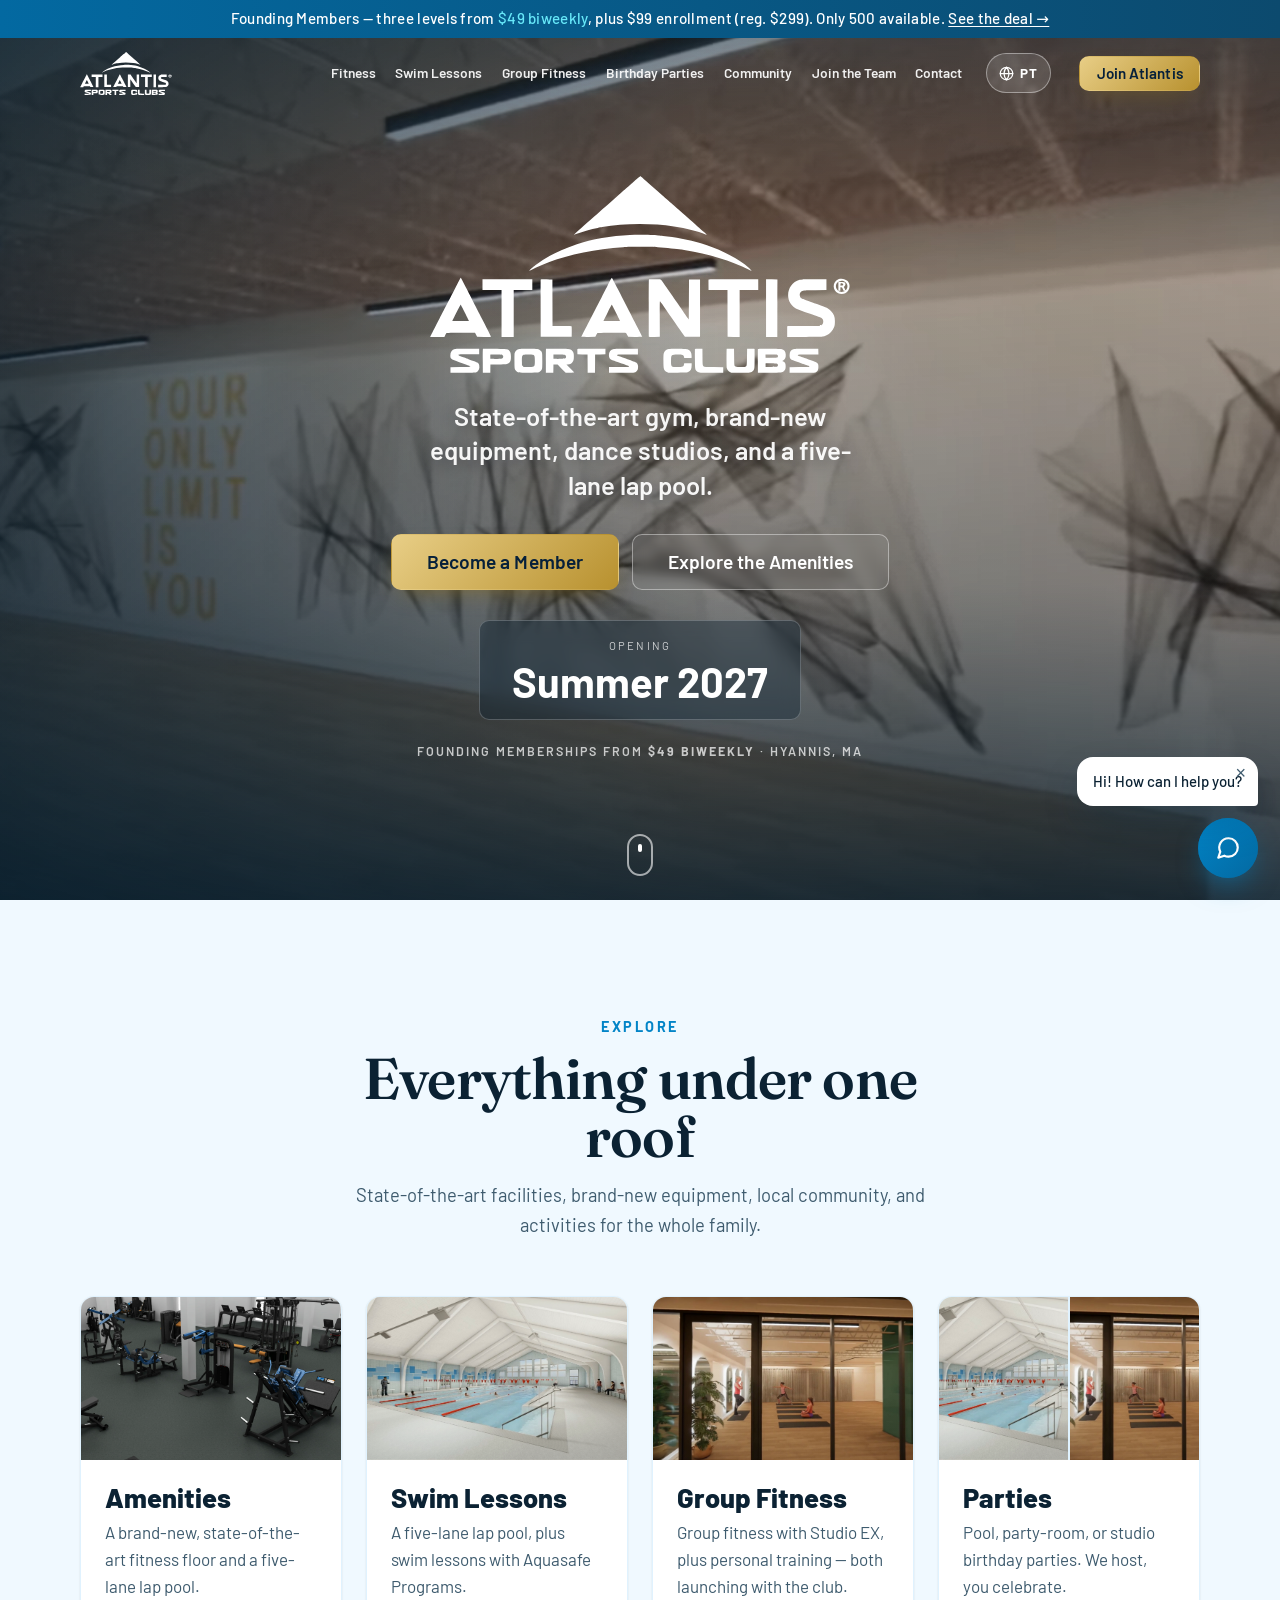
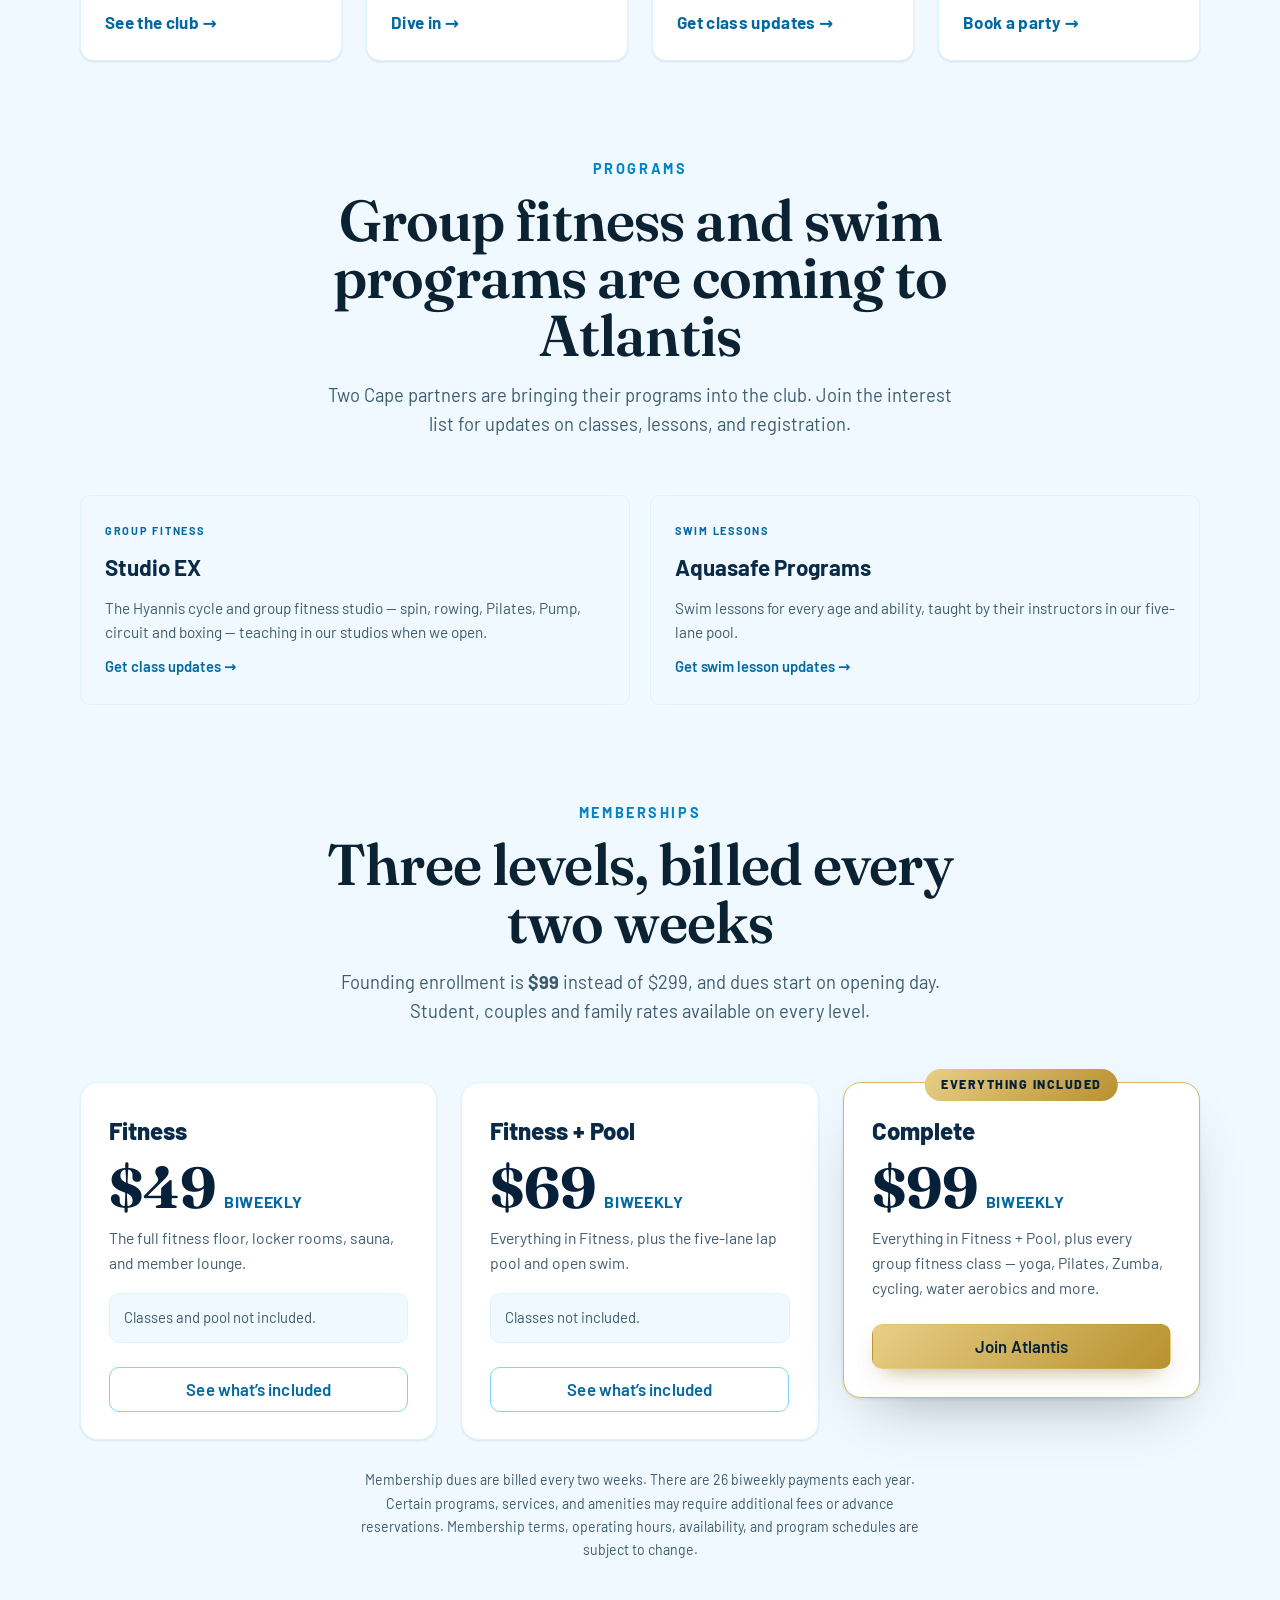
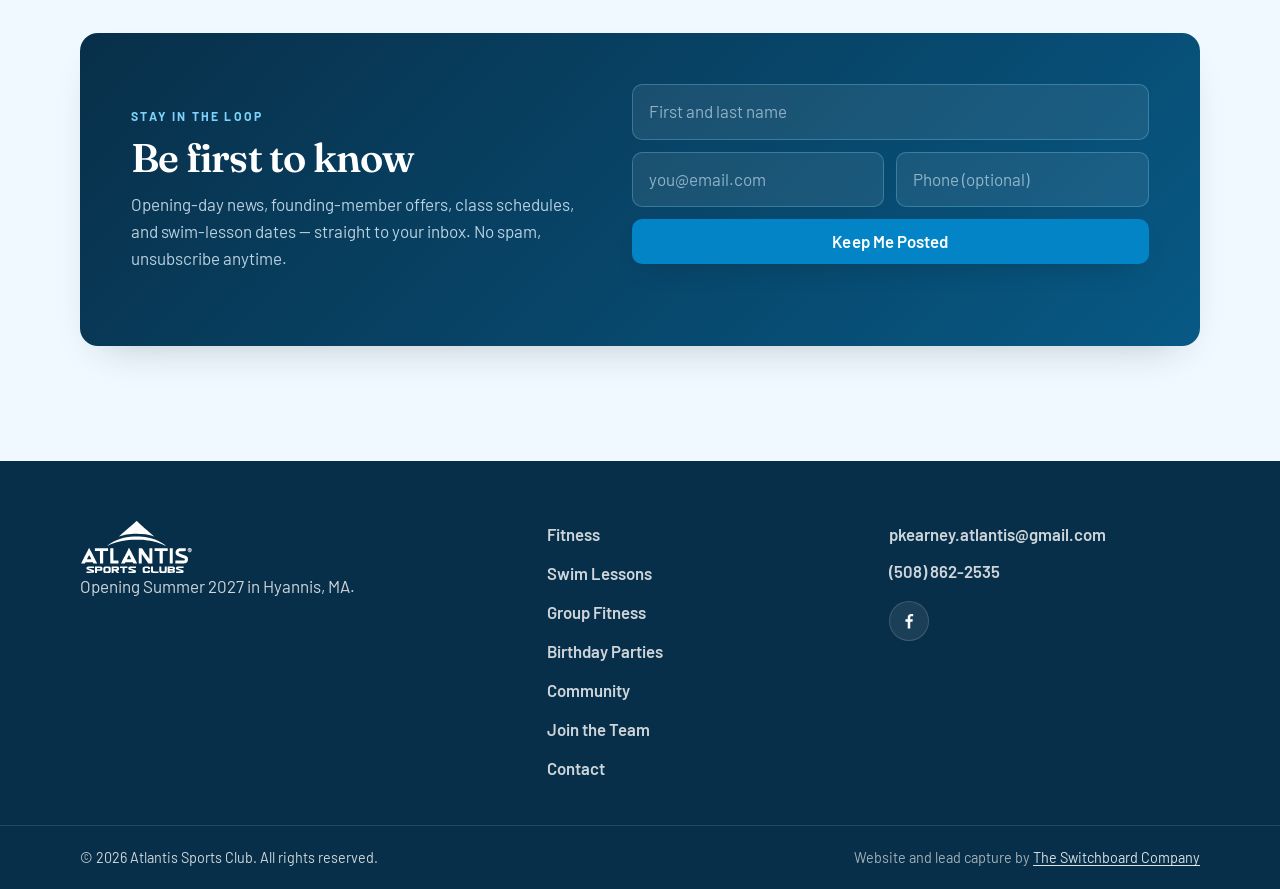
==== commit b4fd0f73: "Name the partner in the headline, and stop burying the partnership On both program pages you had to " ====
--- a/index.html
+++ b/index.html
@@ -262,7 +262,7 @@
   <footer class="footer" id="siteFooter"></footer>
 
   <script src="config.js?v=26"></script>
-  <script src="assets/pt.js?v=9"></script>
+  <script src="assets/pt.js?v=10"></script>
   <script src="assets/i18n.js?v=1"></script>
   <script src="script.js?v=36"></script>
 <script src="assets/chat.js?v=8"></script>
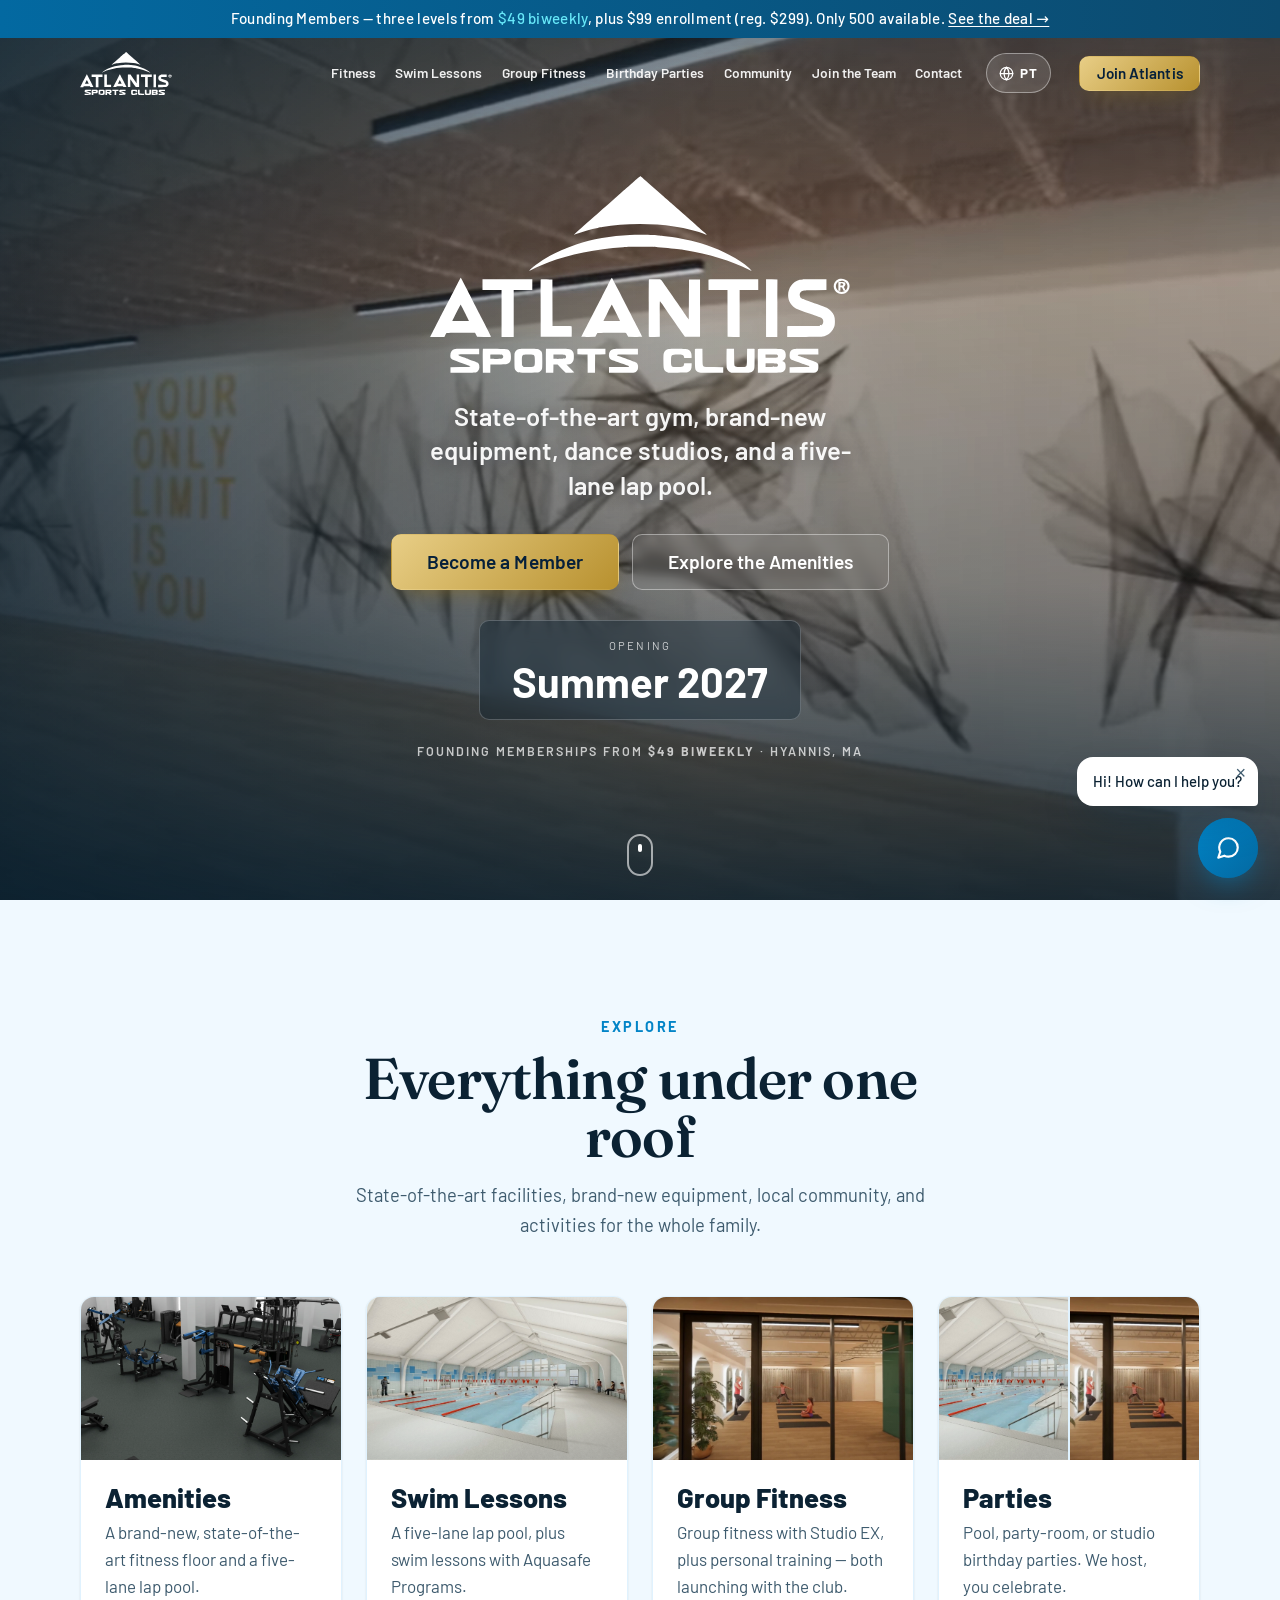
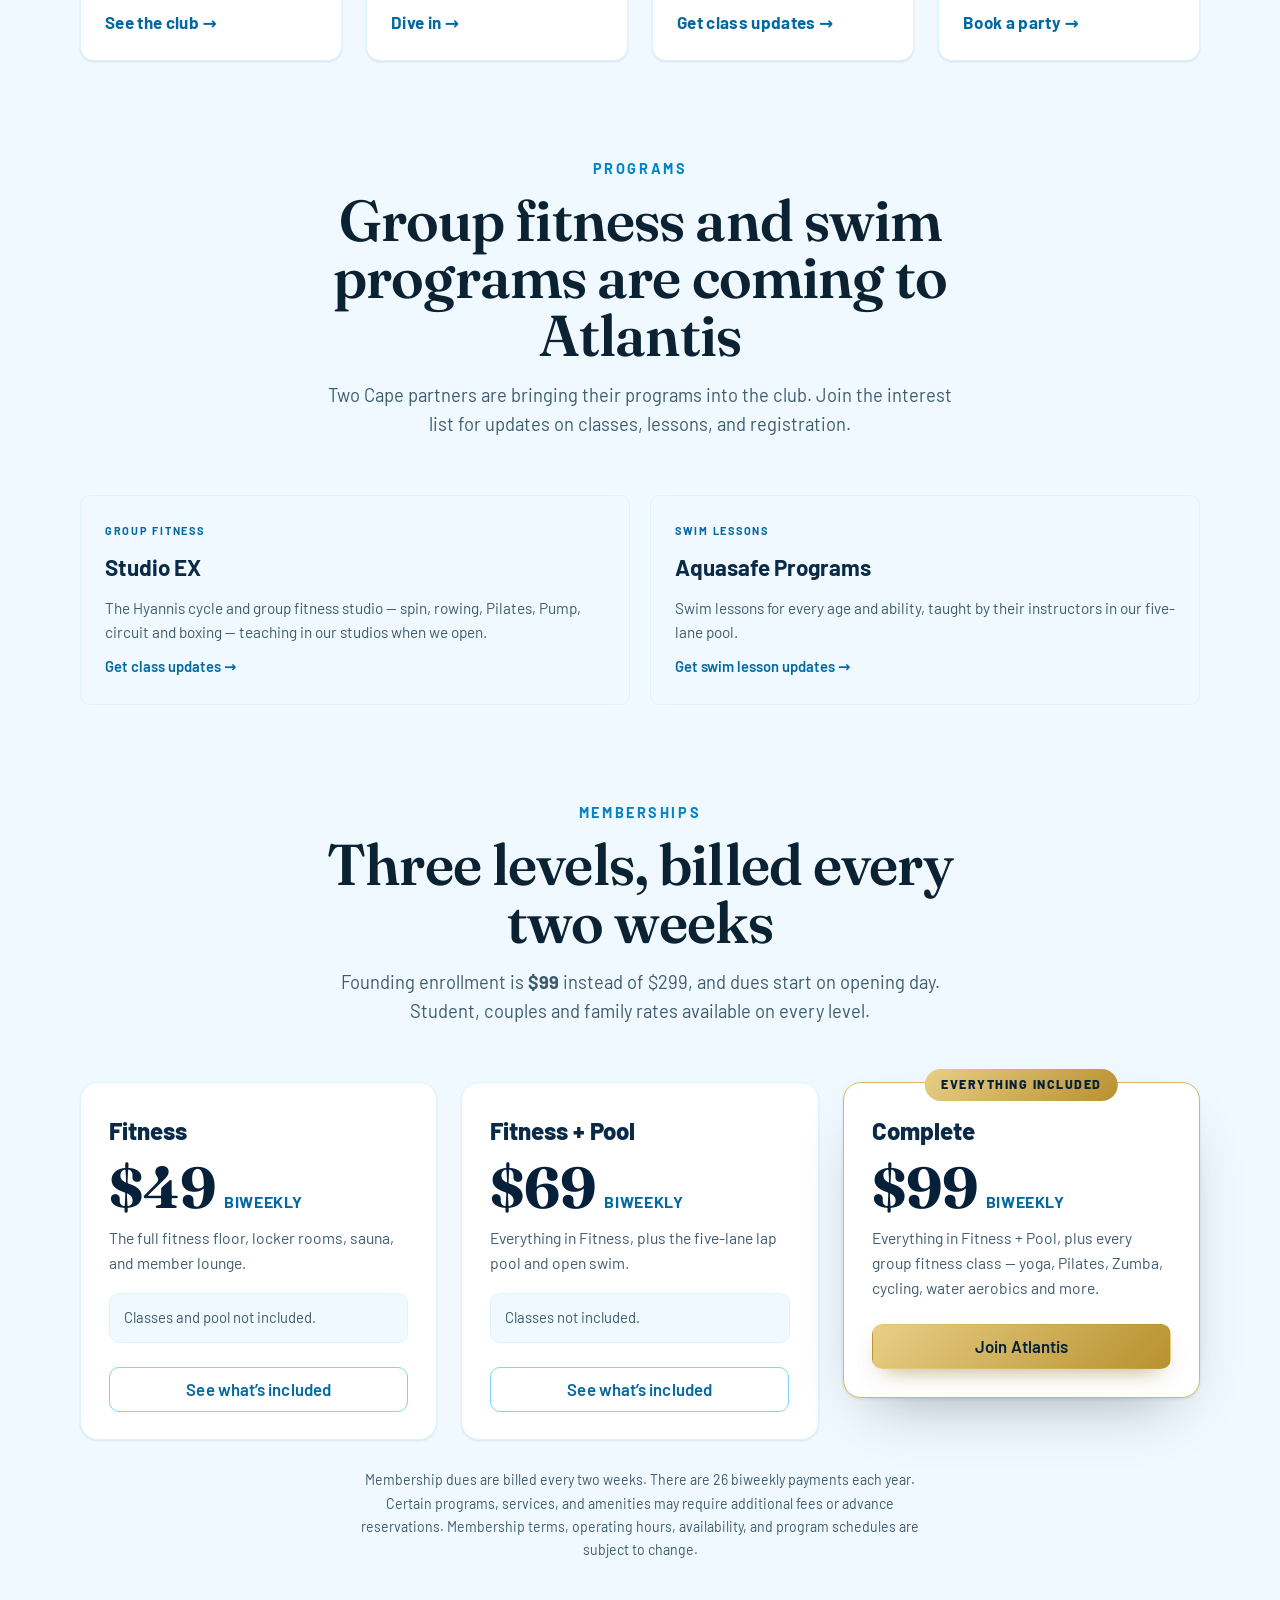
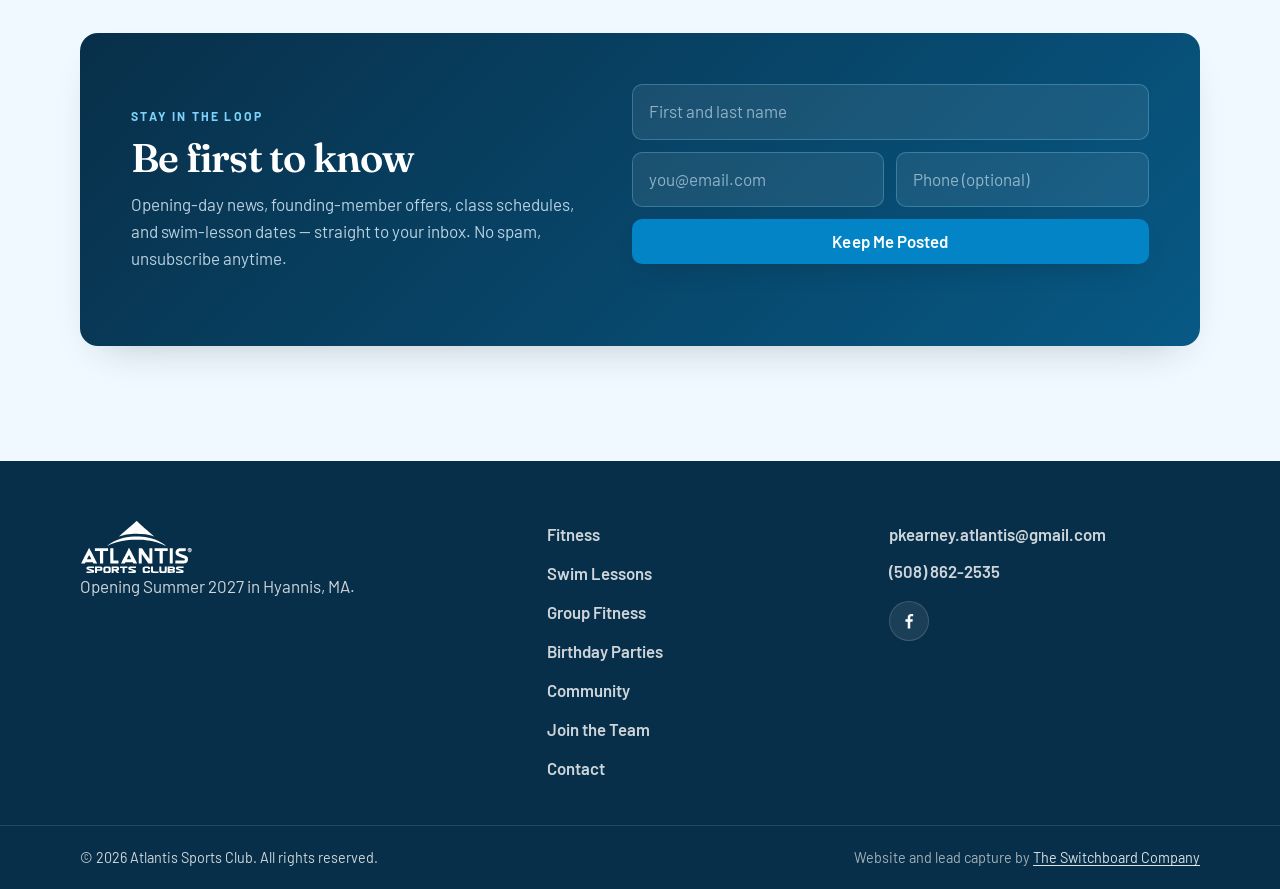
==== commit 85cce915: "Use the partners' own logos and photos, self-hosted Both partnership sections were asserting a relat" ====
--- a/index.html
+++ b/index.html
@@ -23,7 +23,7 @@
   <link rel="preconnect" href="https://fonts.googleapis.com" />
   <link rel="preconnect" href="https://fonts.gstatic.com" crossorigin />
   <link href="https://fonts.googleapis.com/css2?family=Barlow:wght@400;500;600;700;800&family=Fraunces:ital,opsz,wght@0,9..144,500;0,9..144,600;0,9..144,700;1,9..144,500&display=swap" rel="stylesheet" />
-  <link rel="stylesheet" href="styles.css?v=43" />
+  <link rel="stylesheet" href="styles.css?v=45" />
 
   <!-- ============================ STRUCTURED DATA ============================
        Tells Google this is a real health club at a real address, which is what
@@ -262,7 +262,7 @@
   <footer class="footer" id="siteFooter"></footer>
 
   <script src="config.js?v=26"></script>
-  <script src="assets/pt.js?v=10"></script>
+  <script src="assets/pt.js?v=11"></script>
   <script src="assets/i18n.js?v=1"></script>
   <script src="script.js?v=36"></script>
 <script src="assets/chat.js?v=8"></script>
--- a/styles.css
+++ b/styles.css
@@ -1843,3 +1843,28 @@
 
 /* Two partner links side by side, wrapping on a phone. */
 .feature-row__links { display: flex; flex-wrap: wrap; gap: 18px; margin-top: 6px; }
+
+/* ---------------------------------------------- partner logos & photos ---
+   A named partner reads as real when their own mark is on the page, so each
+   partnership section carries the logo above its heading. Capped small: it is
+   a credential, not a co-brand, and must not out-shout the Atlantis wordmark
+   in the header.                                                            */
+.partner-logo { display: block; height: 54px; width: auto; margin-bottom: 14px; }
+/* Studio EX's mark ships on its own black plate, so it gets rounded corners
+   rather than sitting as a hard square on a light section. */
+.partner-logo--dark { border-radius: 10px; }
+/* Aquasafe's mark is navy and white, and the swim section it sits on is navy
+   — half the logo disappeared. A white plate is what a partner logo gets on a
+   dark ground anyway, and keeps their colours the colours they chose. */
+.partner-logo--plate {
+  background: #fff; border-radius: 10px;
+  padding: 10px 14px; height: 68px; box-sizing: content-box;
+}
+
+.partner-col { display: flex; flex-direction: column; gap: 20px; }
+.partner-shot { margin: 0; border-radius: var(--radius); overflow: hidden; border: 1px solid var(--color-border); }
+.partner-shot img { display: block; width: 100%; height: auto; aspect-ratio: 4 / 3; object-fit: cover; }
+.partner-shot figcaption {
+  padding: 9px 14px; font-size: .76rem; color: var(--color-fg-soft);
+  background: var(--color-surface); border-top: 1px solid var(--color-border);
+}
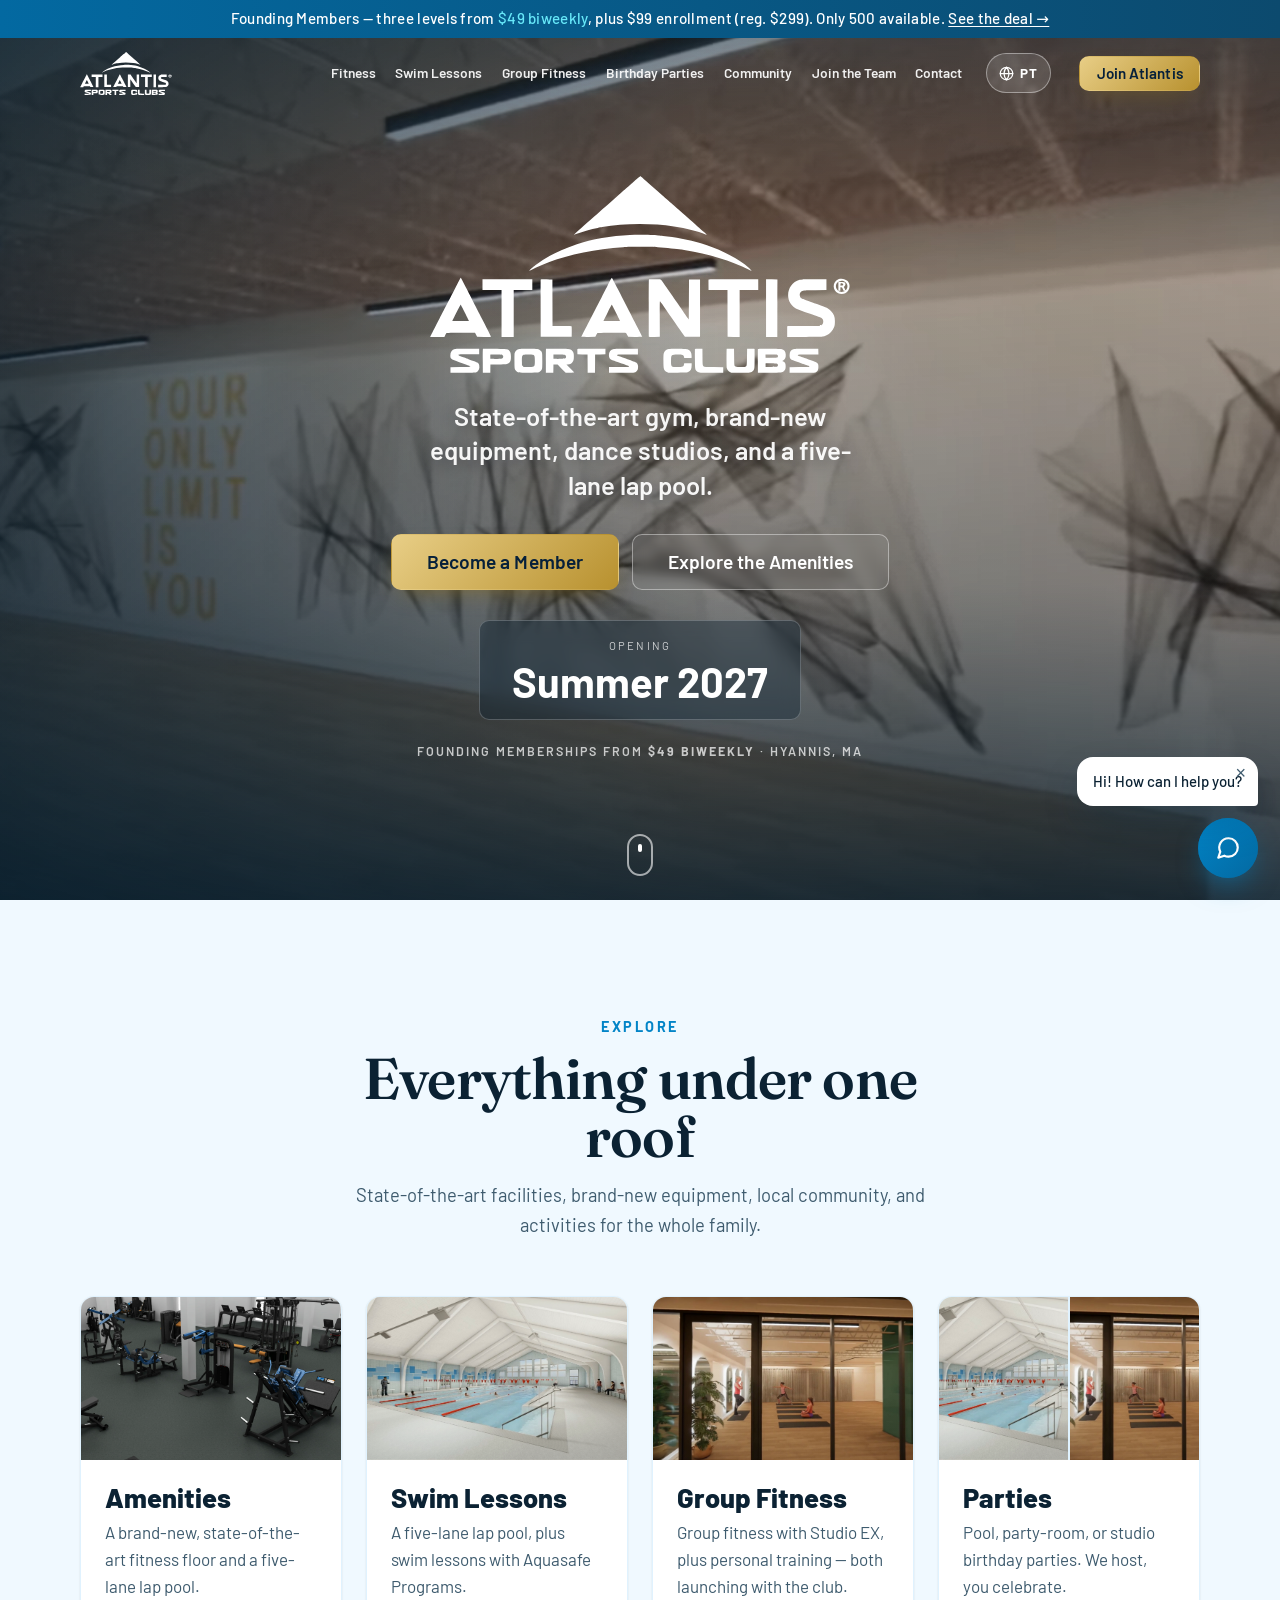
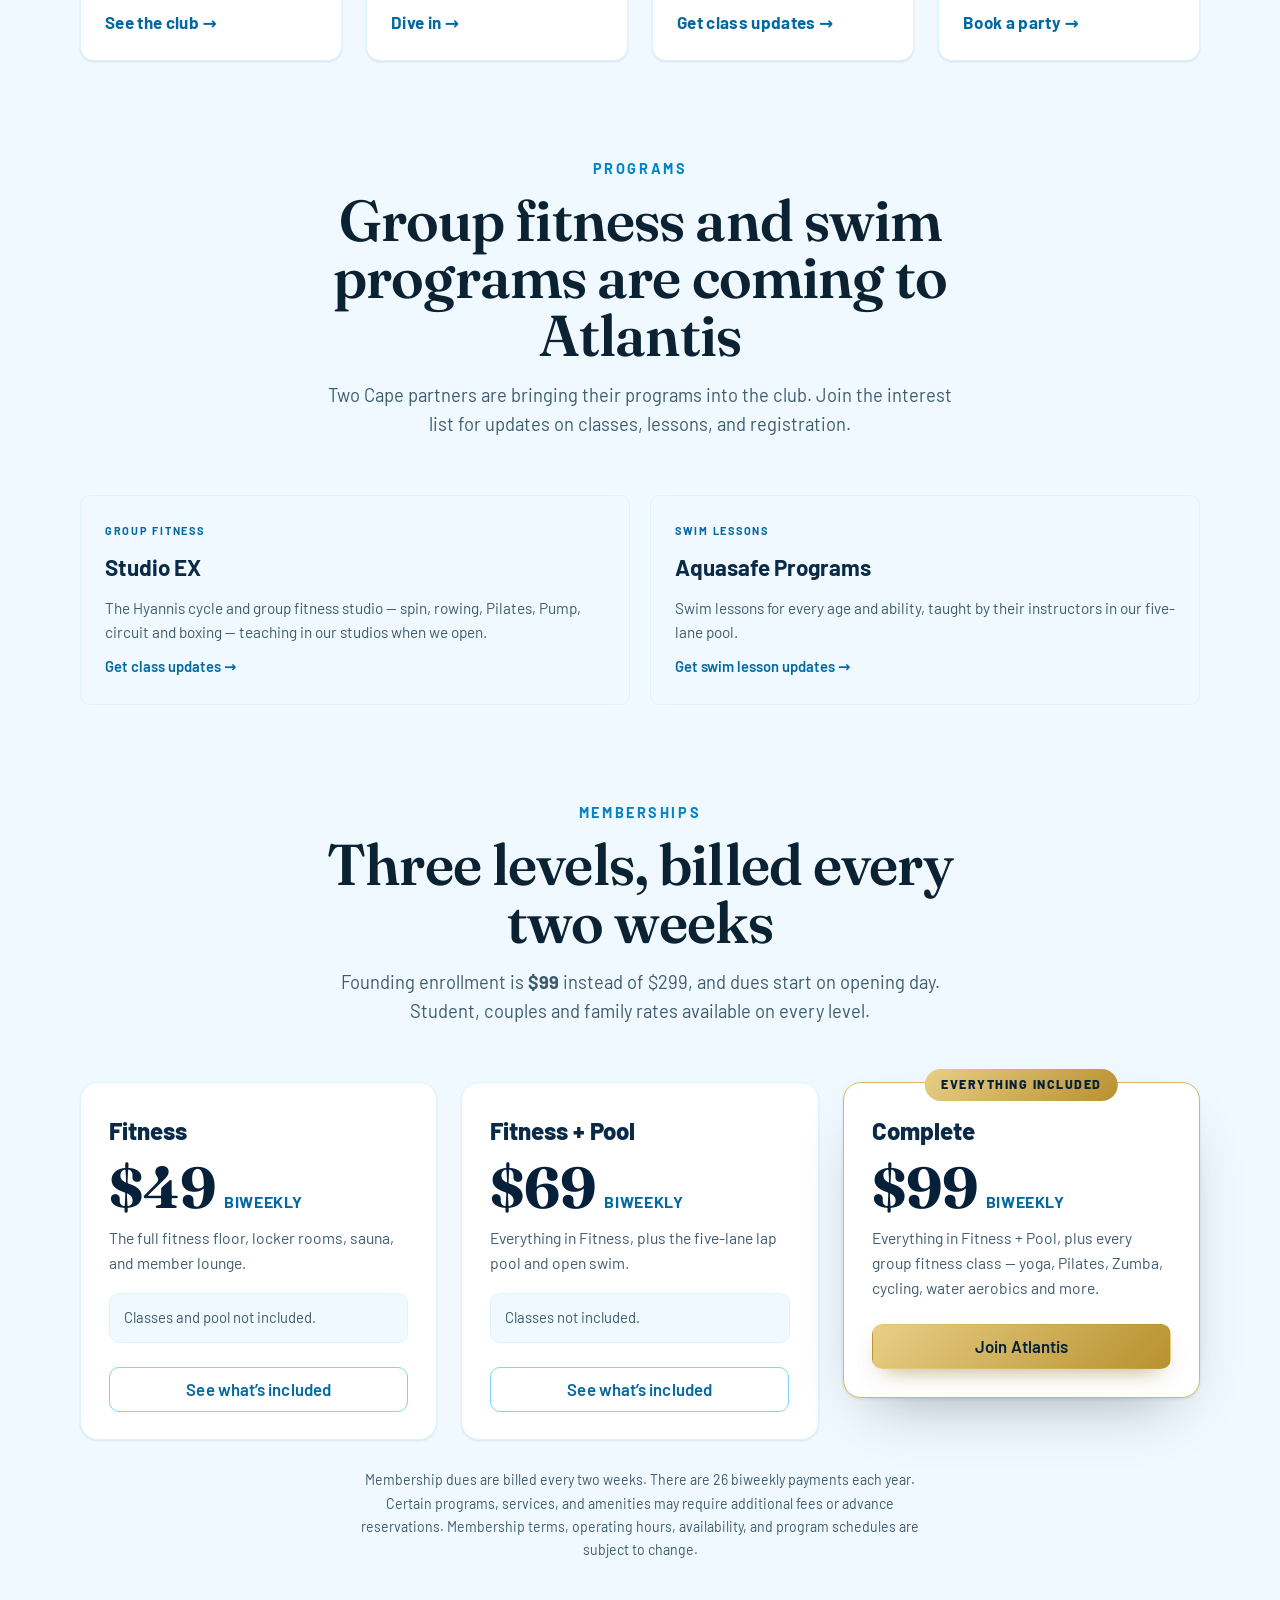
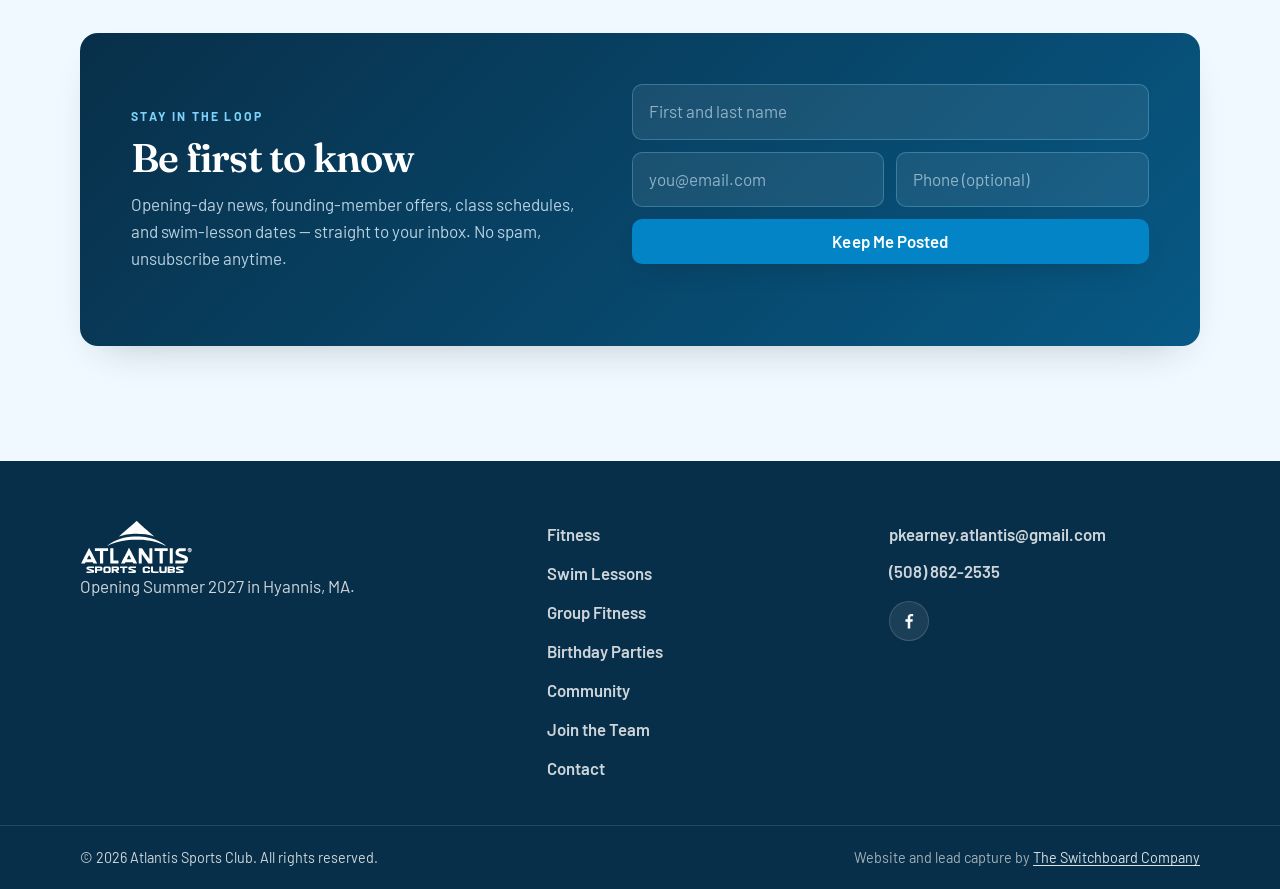
==== commit 1d35ff9d: "Drop the heroes; open both partner pages on the partnership itself The hero and the section under it" ====
--- a/index.html
+++ b/index.html
@@ -23,7 +23,7 @@
   <link rel="preconnect" href="https://fonts.googleapis.com" />
   <link rel="preconnect" href="https://fonts.gstatic.com" crossorigin />
   <link href="https://fonts.googleapis.com/css2?family=Barlow:wght@400;500;600;700;800&family=Fraunces:ital,opsz,wght@0,9..144,500;0,9..144,600;0,9..144,700;1,9..144,500&display=swap" rel="stylesheet" />
-  <link rel="stylesheet" href="styles.css?v=45" />
+  <link rel="stylesheet" href="styles.css?v=47" />
 
   <!-- ============================ STRUCTURED DATA ============================
        Tells Google this is a real health club at a real address, which is what
@@ -262,7 +262,7 @@
   <footer class="footer" id="siteFooter"></footer>
 
   <script src="config.js?v=26"></script>
-  <script src="assets/pt.js?v=11"></script>
+  <script src="assets/pt.js?v=12"></script>
   <script src="assets/i18n.js?v=1"></script>
   <script src="script.js?v=36"></script>
 <script src="assets/chat.js?v=8"></script>
--- a/styles.css
+++ b/styles.css
@@ -1850,9 +1850,15 @@
    a credential, not a co-brand, and must not out-shout the Atlantis wordmark
    in the header.                                                            */
 .partner-logo { display: block; height: 54px; width: auto; margin-bottom: 14px; }
-/* Studio EX's mark ships on its own black plate, so it gets rounded corners
-   rather than sitting as a hard square on a light section. */
-.partner-logo--dark { border-radius: 10px; }
+/* Studio EX's mark ships on its own black plate. On the dark partner section
+   that plate has no edge at all, so it needs a hairline to read as a logo
+   rather than a smudge — and the same height as Aquasafe's plated mark, so
+   the two pages carry equal weight. Not inverted onto white: the wordmark
+   itself is white and would disappear. */
+.partner-logo--dark {
+  border-radius: 10px; height: 68px;
+  border: 1px solid rgba(255,255,255,.22);
+}
 /* Aquasafe's mark is navy and white, and the swim section it sits on is navy
    — half the logo disappeared. A white plate is what a partner logo gets on a
    dark ground anyway, and keeps their colours the colours they chose. */
@@ -1868,3 +1874,16 @@
   padding: 9px 14px; font-size: .76rem; color: var(--color-fg-soft);
   background: var(--color-surface); border-top: 1px solid var(--color-border);
 }
+
+/* ------------------------------------------------- partner-led pages ---
+   The group fitness and swim pages open on their partner section instead of
+   a hero. Two consequences: the section has to clear the fixed header the
+   way .page-hero did, and it has to stay dark — the nav is white-on-
+   transparent until you scroll, so a light band at the top of the page
+   would hide it.                                                          */
+.cine--lead { padding-top: max(clamp(120px, 16vw, 168px), calc(var(--header-h, 104px) + 44px)); }
+/* Two cine sections in a row would restate the same gradient; the second
+   picks up where the first ended instead. */
+.cine--lead + .cine { background: linear-gradient(180deg, #0A3D63 0%, var(--ocean) 100%); }
+
+.cine__cta { display: flex; flex-wrap: wrap; gap: 12px; margin-top: 26px; }
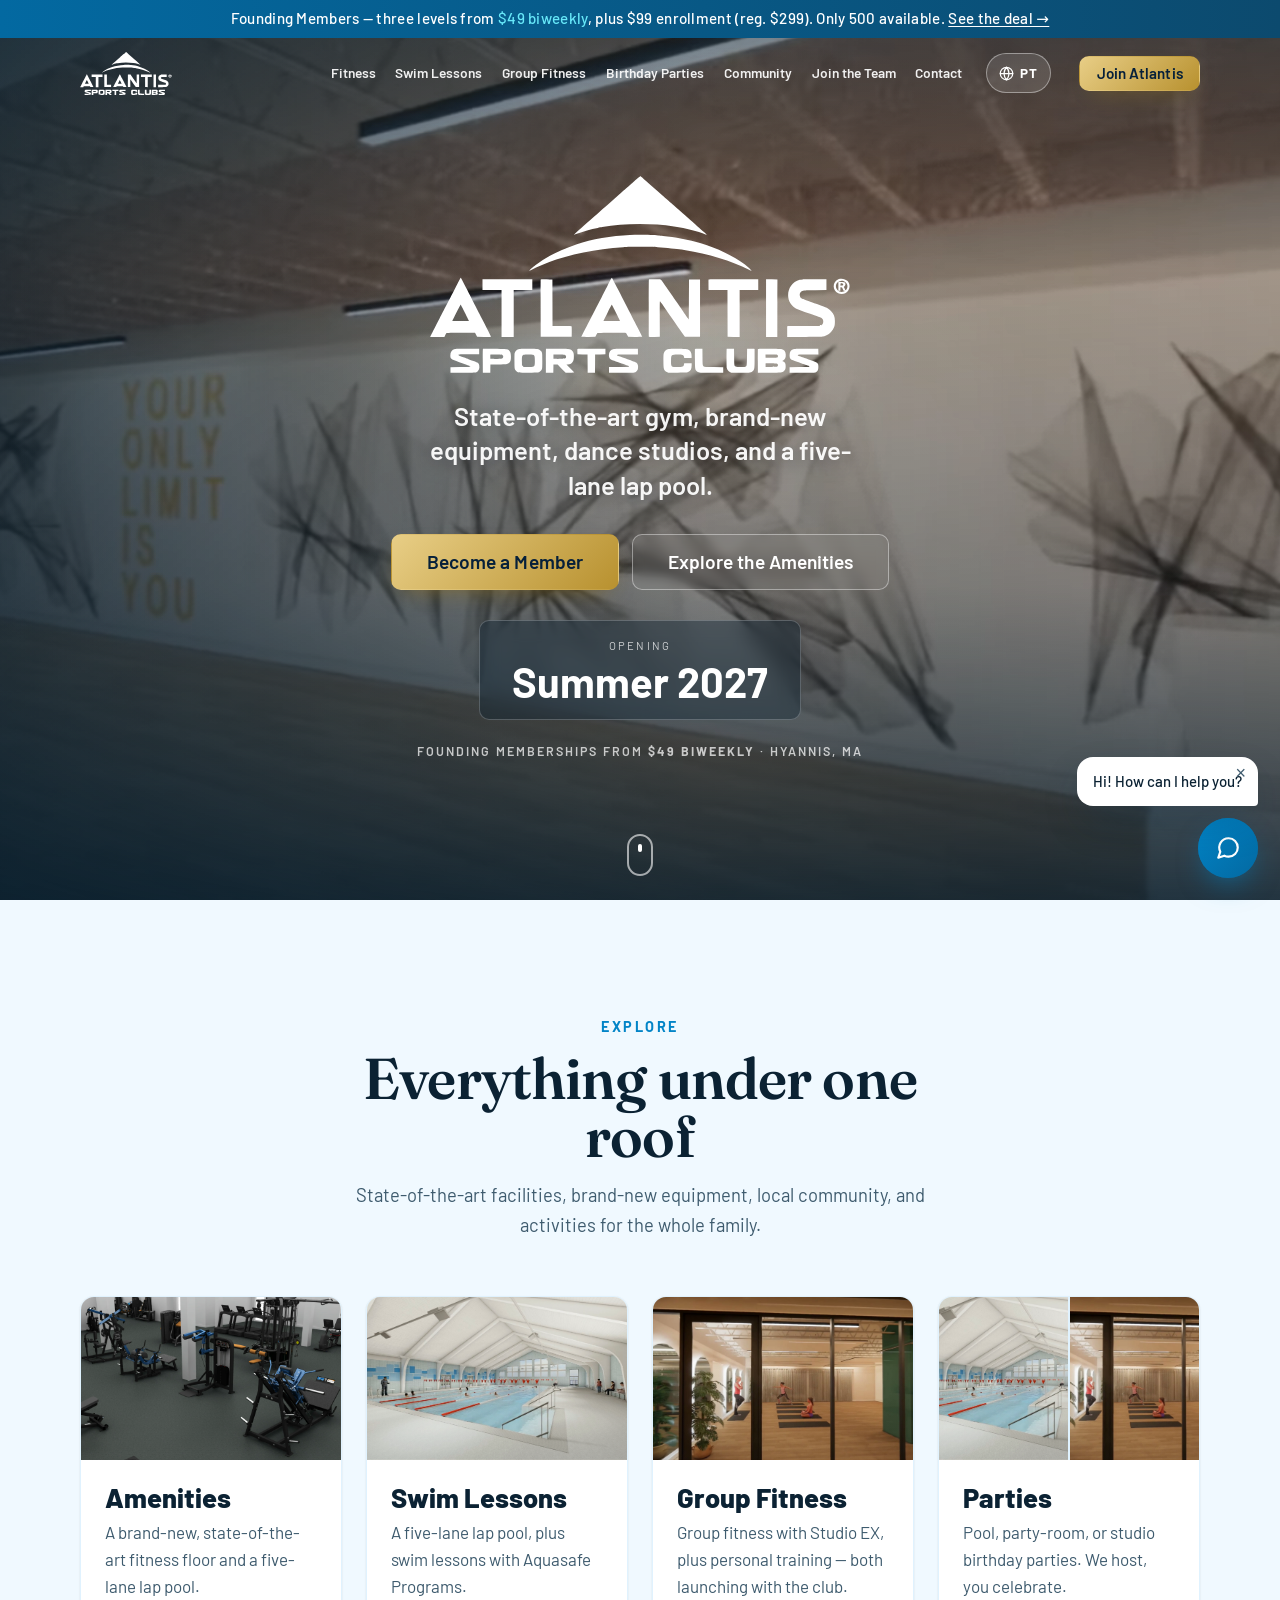
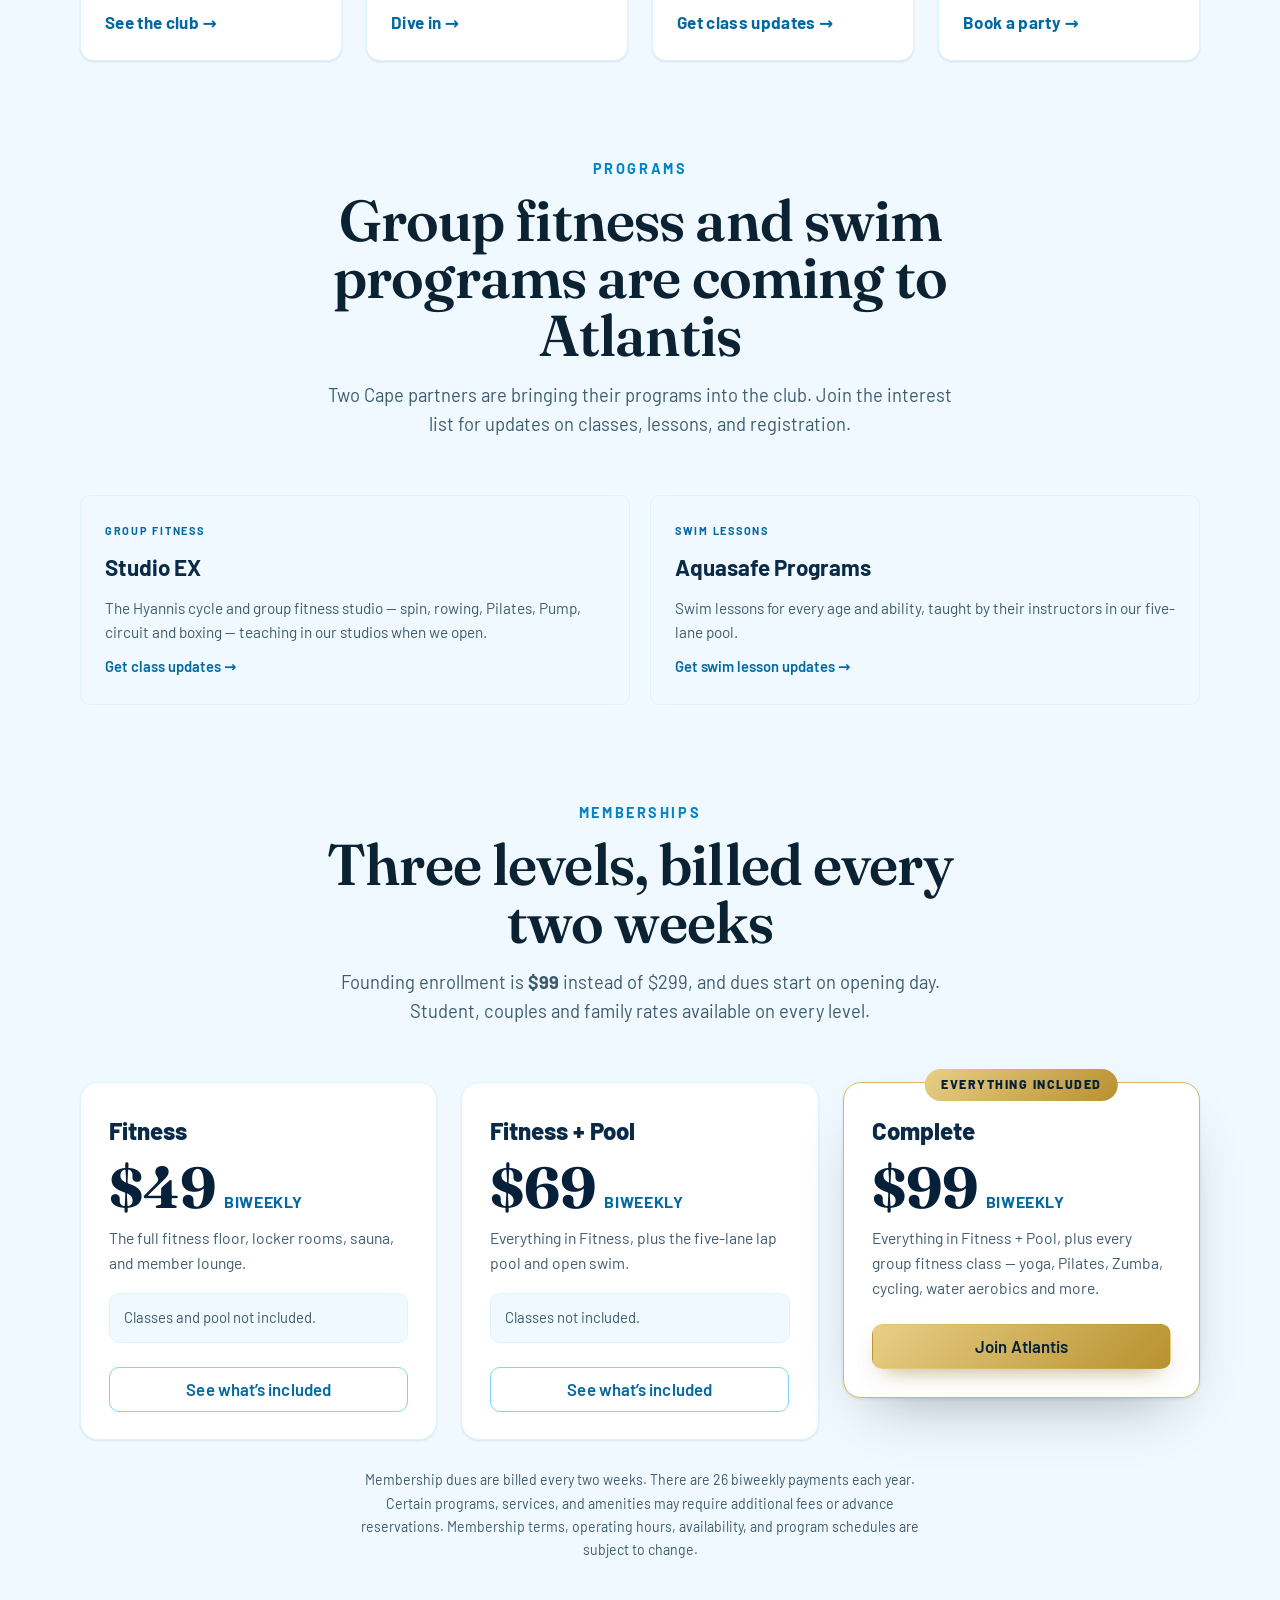
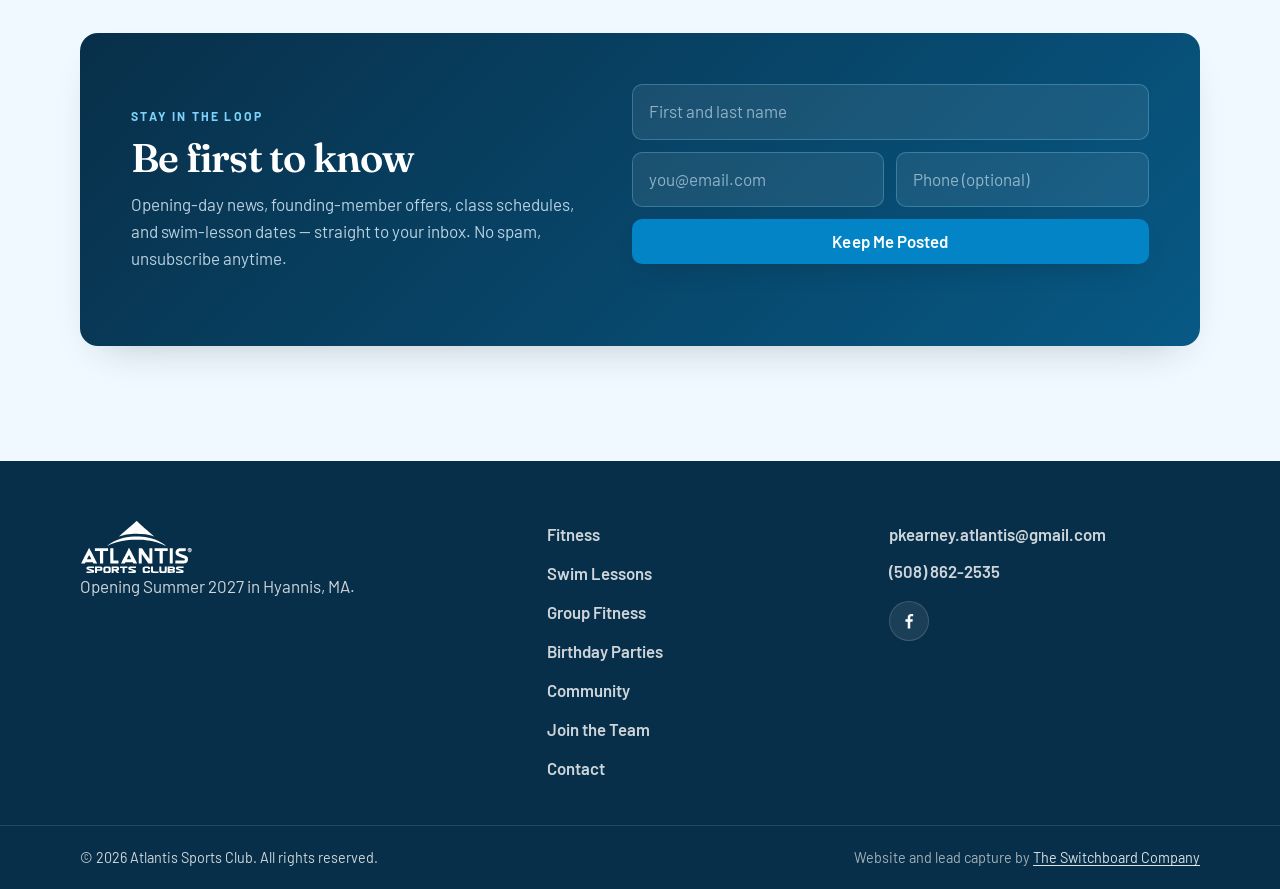
==== commit e3810fbf: "White ground for both partner sections Same split, white instead of navy. Every colour in .cine assu" ====
--- a/index.html
+++ b/index.html
@@ -23,7 +23,7 @@
   <link rel="preconnect" href="https://fonts.googleapis.com" />
   <link rel="preconnect" href="https://fonts.gstatic.com" crossorigin />
   <link href="https://fonts.googleapis.com/css2?family=Barlow:wght@400;500;600;700;800&family=Fraunces:ital,opsz,wght@0,9..144,500;0,9..144,600;0,9..144,700;1,9..144,500&display=swap" rel="stylesheet" />
-  <link rel="stylesheet" href="styles.css?v=47" />
+  <link rel="stylesheet" href="styles.css?v=49" />
 
   <!-- ============================ STRUCTURED DATA ============================
        Tells Google this is a real health club at a real address, which is what
@@ -264,7 +264,7 @@
   <script src="config.js?v=26"></script>
   <script src="assets/pt.js?v=12"></script>
   <script src="assets/i18n.js?v=1"></script>
-  <script src="script.js?v=36"></script>
+  <script src="script.js?v=37"></script>
 <script src="assets/chat.js?v=8"></script>
 </body>
 </html>
--- a/styles.css
+++ b/styles.css
@@ -1850,15 +1850,10 @@
    a credential, not a co-brand, and must not out-shout the Atlantis wordmark
    in the header.                                                            */
 .partner-logo { display: block; height: 54px; width: auto; margin-bottom: 14px; }
-/* Studio EX's mark ships on its own black plate. On the dark partner section
-   that plate has no edge at all, so it needs a hairline to read as a logo
-   rather than a smudge — and the same height as Aquasafe's plated mark, so
-   the two pages carry equal weight. Not inverted onto white: the wordmark
-   itself is white and would disappear. */
-.partner-logo--dark {
-  border-radius: 10px; height: 68px;
-  border: 1px solid rgba(255,255,255,.22);
-}
+/* Studio EX's mark ships on its own black plate, which reads fine on the
+   white partner section. Matched in height to Aquasafe's so the two pages
+   carry equal weight. Never inverted: the wordmark itself is white. */
+.partner-logo--dark { border-radius: 10px; height: 68px; }
 /* Aquasafe's mark is navy and white, and the swim section it sits on is navy
    — half the logo disappeared. A white plate is what a partner logo gets on a
    dark ground anyway, and keeps their colours the colours they chose. */
@@ -1882,8 +1877,49 @@
    transparent until you scroll, so a light band at the top of the page
    would hide it.                                                          */
 .cine--lead { padding-top: max(clamp(120px, 16vw, 168px), calc(var(--header-h, 104px) + 44px)); }
-/* Two cine sections in a row would restate the same gradient; the second
-   picks up where the first ended instead. */
-.cine--lead + .cine { background: linear-gradient(180deg, #0A3D63 0%, var(--ocean) 100%); }
 
 .cine__cta { display: flex; flex-wrap: wrap; gap: 12px; margin-top: 26px; }
+
+/* --------------------------------------------- light partner sections ---
+   Same cine split, white ground. Every colour in .cine assumes a dark
+   background, so each one is restated here rather than the markup being
+   rebuilt — the two partner pages stay structurally identical to each
+   other, and to the dark cine sections further down the same pages.
+
+   Pages using this must also carry data-nav-solid on <body>: the nav is
+   white-on-transparent until it scrolls, and would vanish against this. */
+.cine--light {
+  background: var(--color-bg);
+  color: var(--color-fg);
+}
+.cine--light .cine__title { color: var(--navy-800); }
+.cine--light .cine__eyebrow { color: var(--color-primary-strong); }
+.cine--light .cine__sub { color: var(--color-fg-soft); }
+.cine--light .cine__sub strong { color: var(--navy-800); }
+.cine--light .cine__sub a { color: var(--color-primary-strong); border-bottom-color: var(--sky-300); }
+.cine--light .cine__link { color: var(--color-primary-strong); }
+.cine--light .cine__link:hover { color: var(--navy-800); }
+
+/* The signup panel drops its dark-ground treatment with everything else. */
+.cine--light .signup--panel {
+  background: var(--color-surface);
+  border-color: var(--color-border);
+  box-shadow: var(--shadow-lg);
+}
+.cine--light .signup--panel .signup__fields input { background: #fff; }
+.cine--light .signup__title { color: var(--navy-800); }
+.cine--light .signup__eyebrow { color: var(--color-primary-strong); }
+.cine--light .signup__sub { color: var(--color-fg-soft); }
+
+/* .btn--ghost is a white-on-dark button; on white it reads as a blank
+   outline. The light sections use the outline button instead. */
+.cine--light .btn--ghost {
+  background: transparent;
+  color: var(--color-primary-strong);
+  border-color: var(--sky-300);
+  backdrop-filter: none;
+}
+.cine--light .btn--ghost:hover { background: var(--sky-50); border-color: var(--sky-500); }
+
+/* Aquasafe's mark no longer needs a plate of its own on a white ground. */
+.cine--light .partner-logo--plate { background: none; padding: 0; height: 60px; }
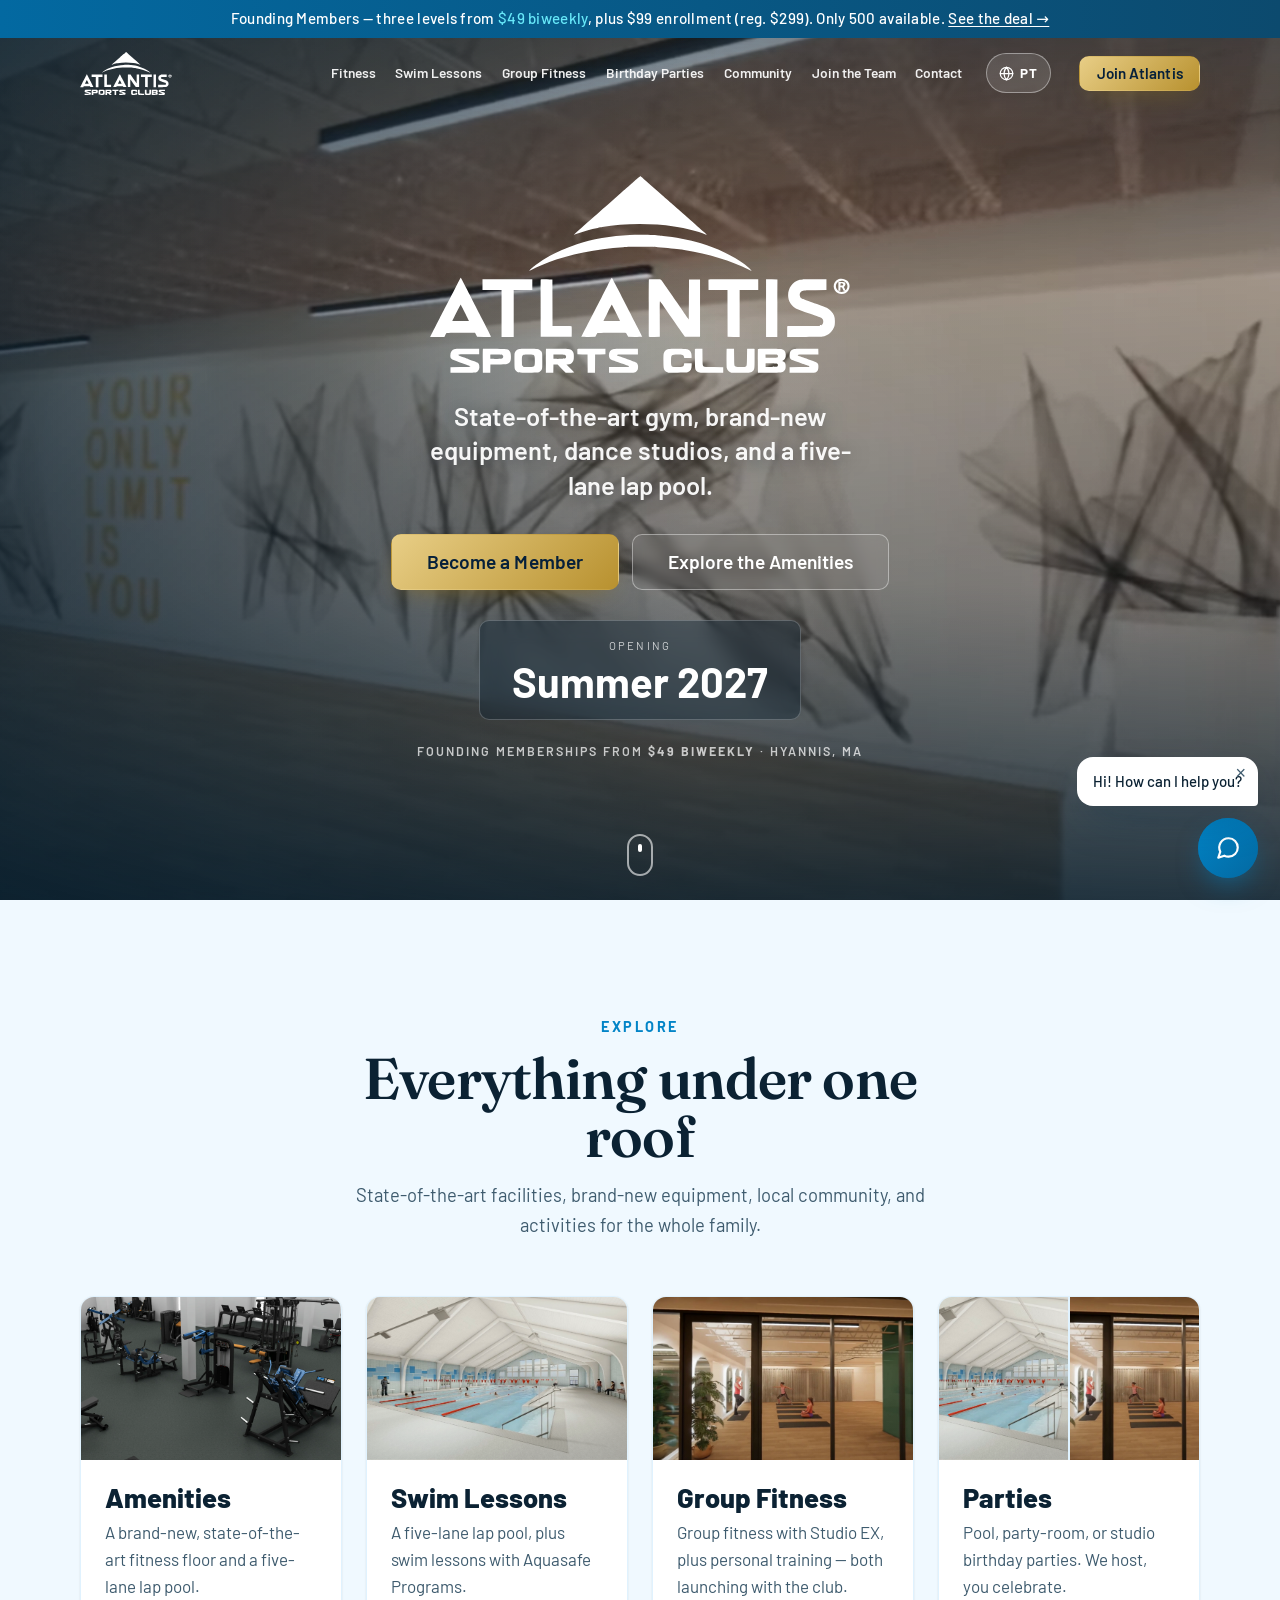
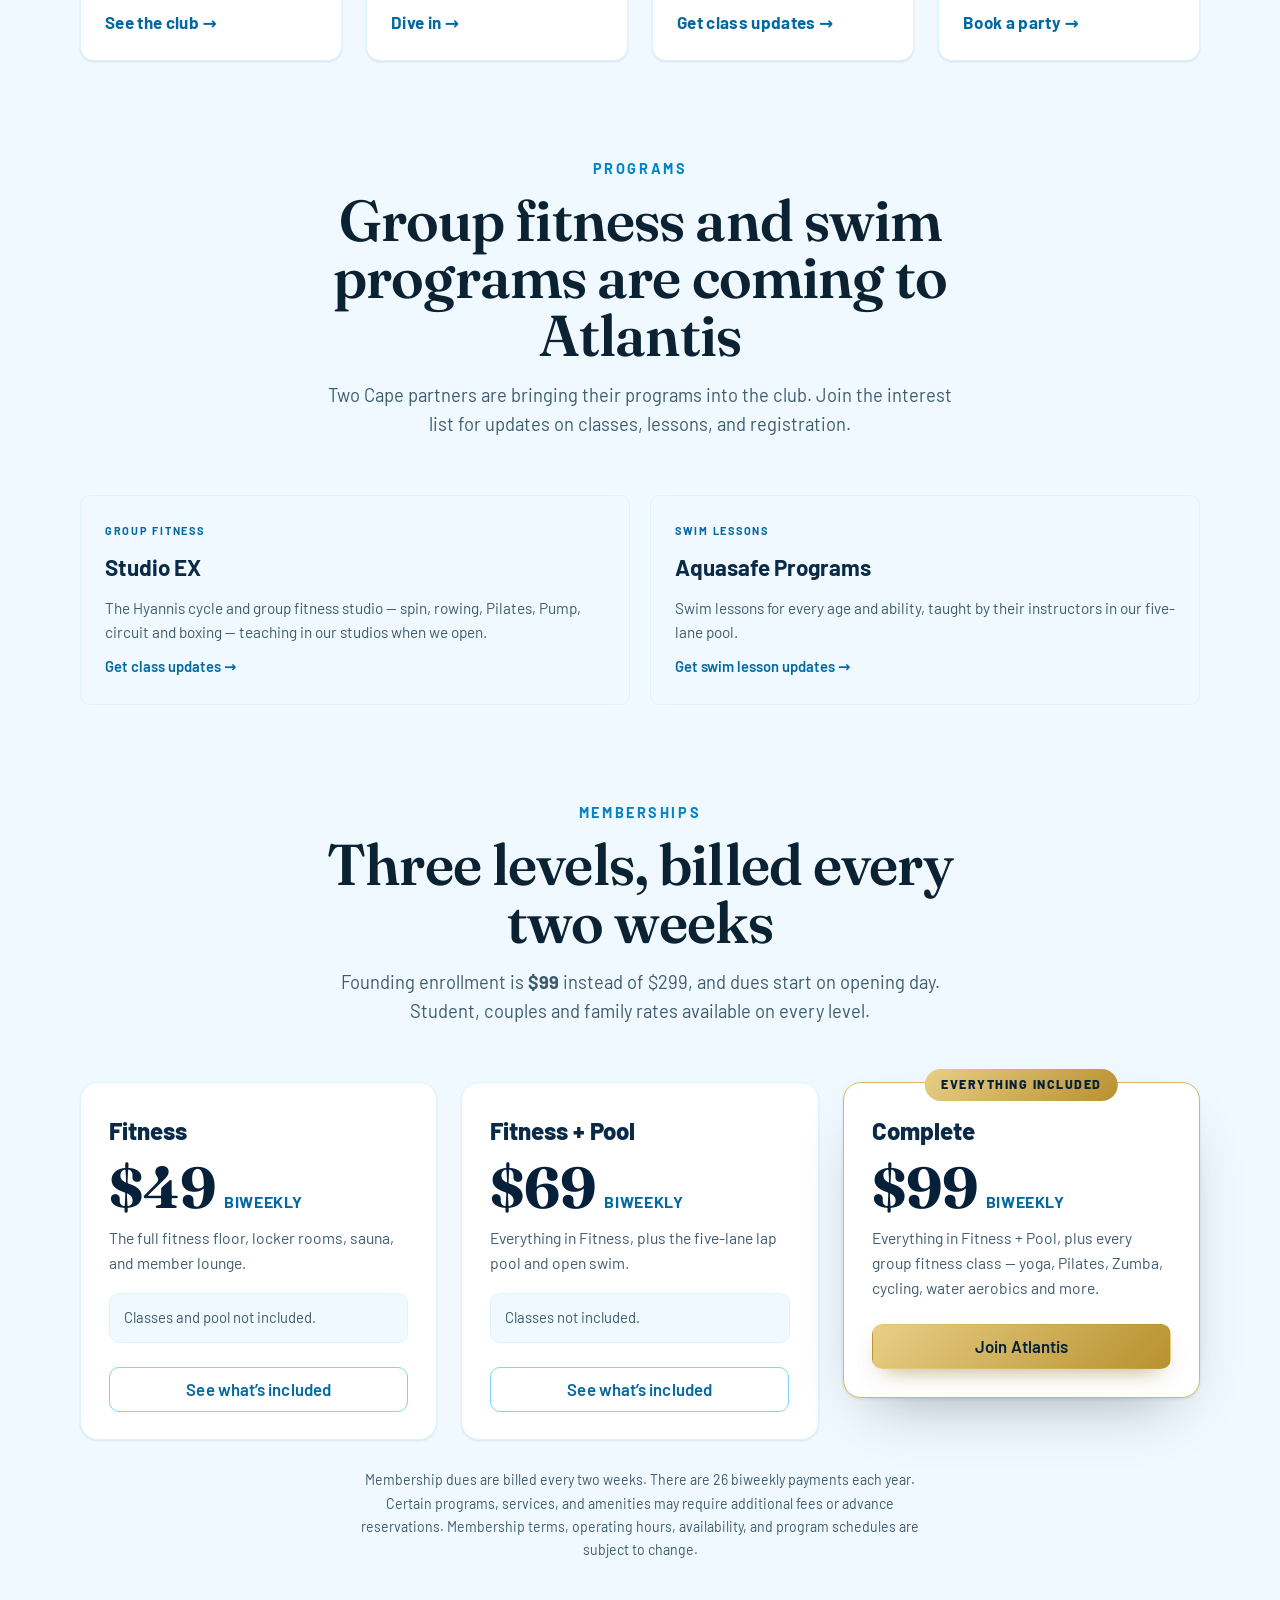
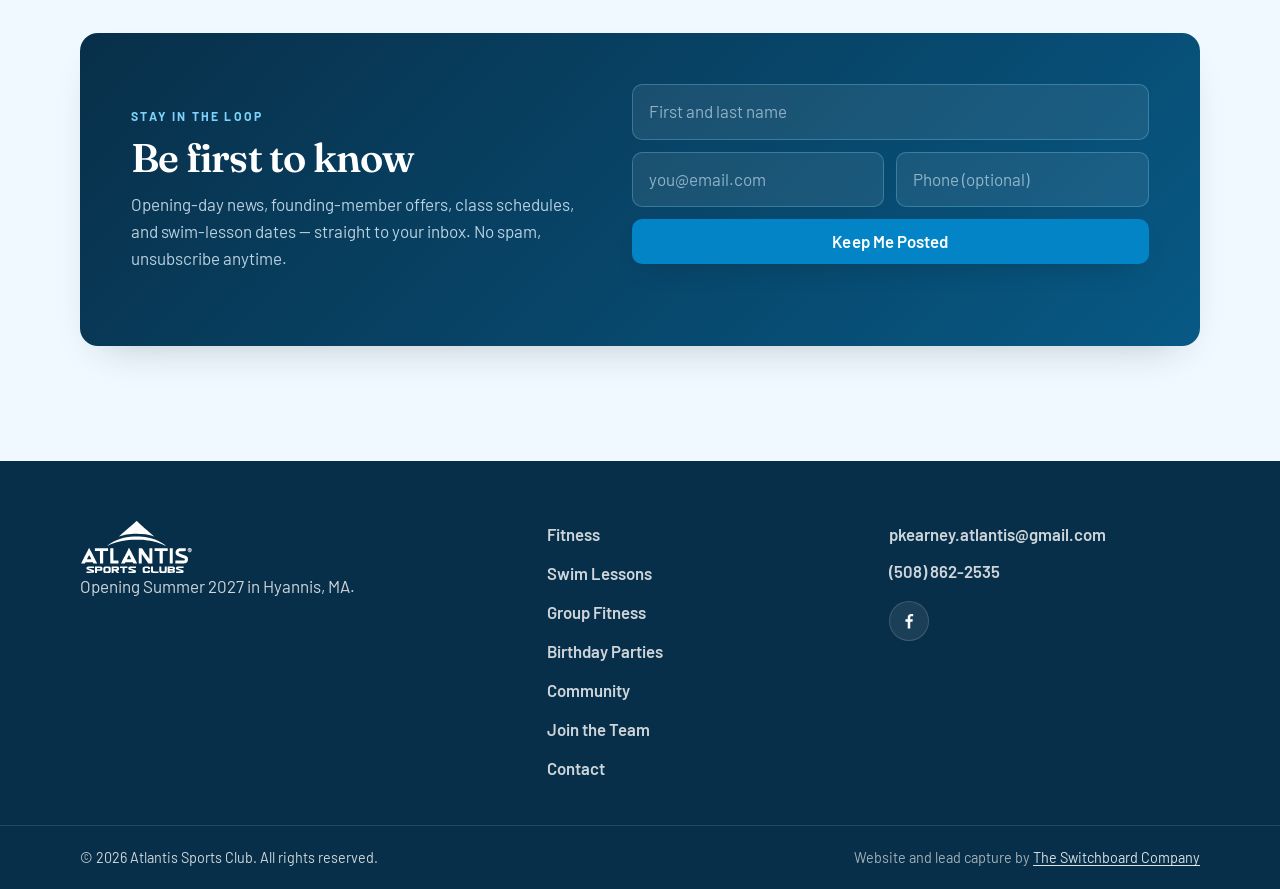
==== commit 34037702: "Fix signup form contrast on light sections; move training form into Studio EX section Co-Authored-By" ====
--- a/index.html
+++ b/index.html
@@ -23,7 +23,7 @@
   <link rel="preconnect" href="https://fonts.googleapis.com" />
   <link rel="preconnect" href="https://fonts.gstatic.com" crossorigin />
   <link href="https://fonts.googleapis.com/css2?family=Barlow:wght@400;500;600;700;800&family=Fraunces:ital,opsz,wght@0,9..144,500;0,9..144,600;0,9..144,700;1,9..144,500&display=swap" rel="stylesheet" />
-  <link rel="stylesheet" href="styles.css?v=49" />
+  <link rel="stylesheet" href="styles.css?v=50" />
 
   <!-- ============================ STRUCTURED DATA ============================
        Tells Google this is a real health club at a real address, which is what
--- a/styles.css
+++ b/styles.css
@@ -1923,3 +1923,24 @@
 
 /* Aquasafe's mark no longer needs a plate of its own on a white ground. */
 .cine--light .partner-logo--plate { background: none; padding: 0; height: 60px; }
+
+/* Signup form fields on a white ground: the base rules are dark-ground values
+   (white text, translucent white border) and left typed text invisible. */
+.cine--light .signup__fields input {
+  color: var(--color-fg);
+  border-color: var(--color-border);
+}
+.cine--light .signup__fields input::placeholder { color: #7891a1; }
+.cine--light .signup__fields input:focus {
+  border-color: var(--sky-500);
+  background: #fff;
+}
+.cine--light .signup__select {
+  color: var(--color-fg);
+  border-color: var(--color-border);
+  background-color: #fff;
+}
+.cine--light .signup__select:focus { border-color: var(--sky-500); }
+.cine--light .signup__select option { background: #fff; color: var(--color-fg); }
+.cine--light .signup__msg { color: var(--color-primary-strong); }
+.cine--light .signup__msg.is-error { color: #B91C1C; }
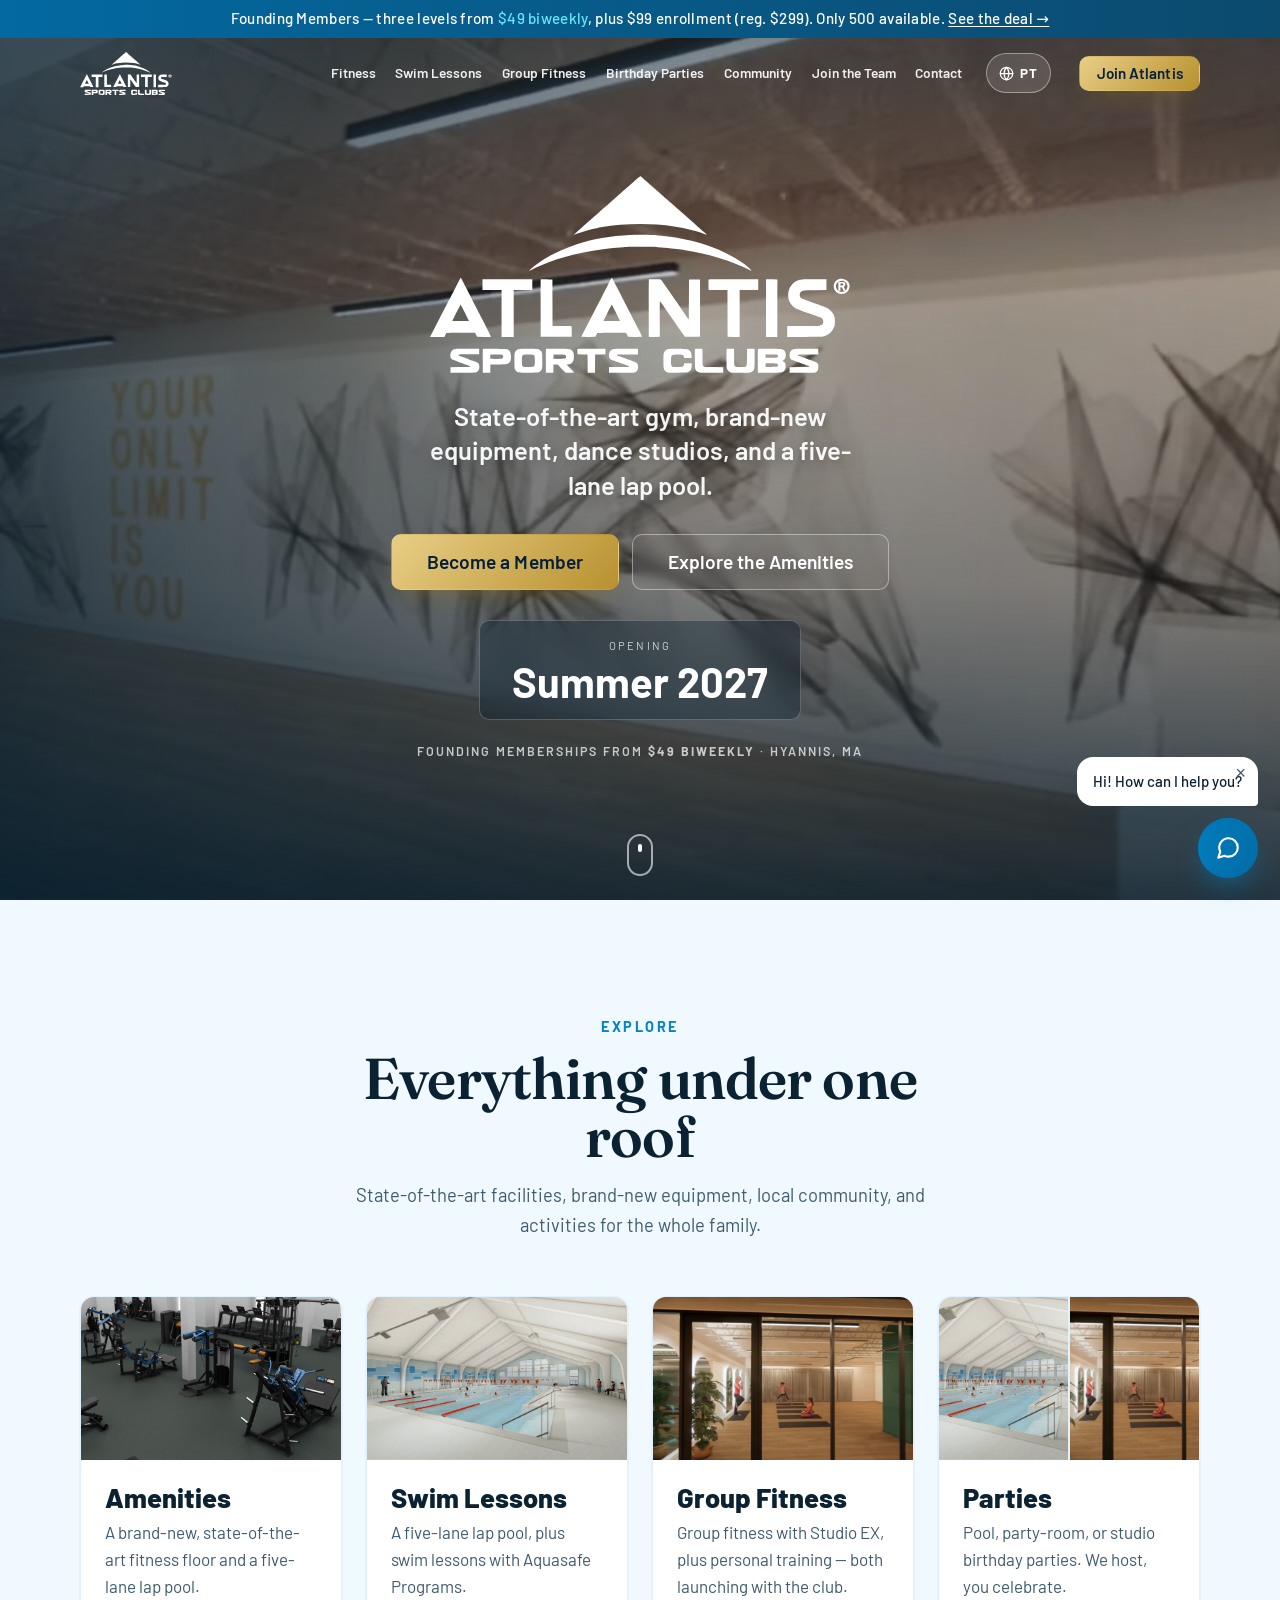
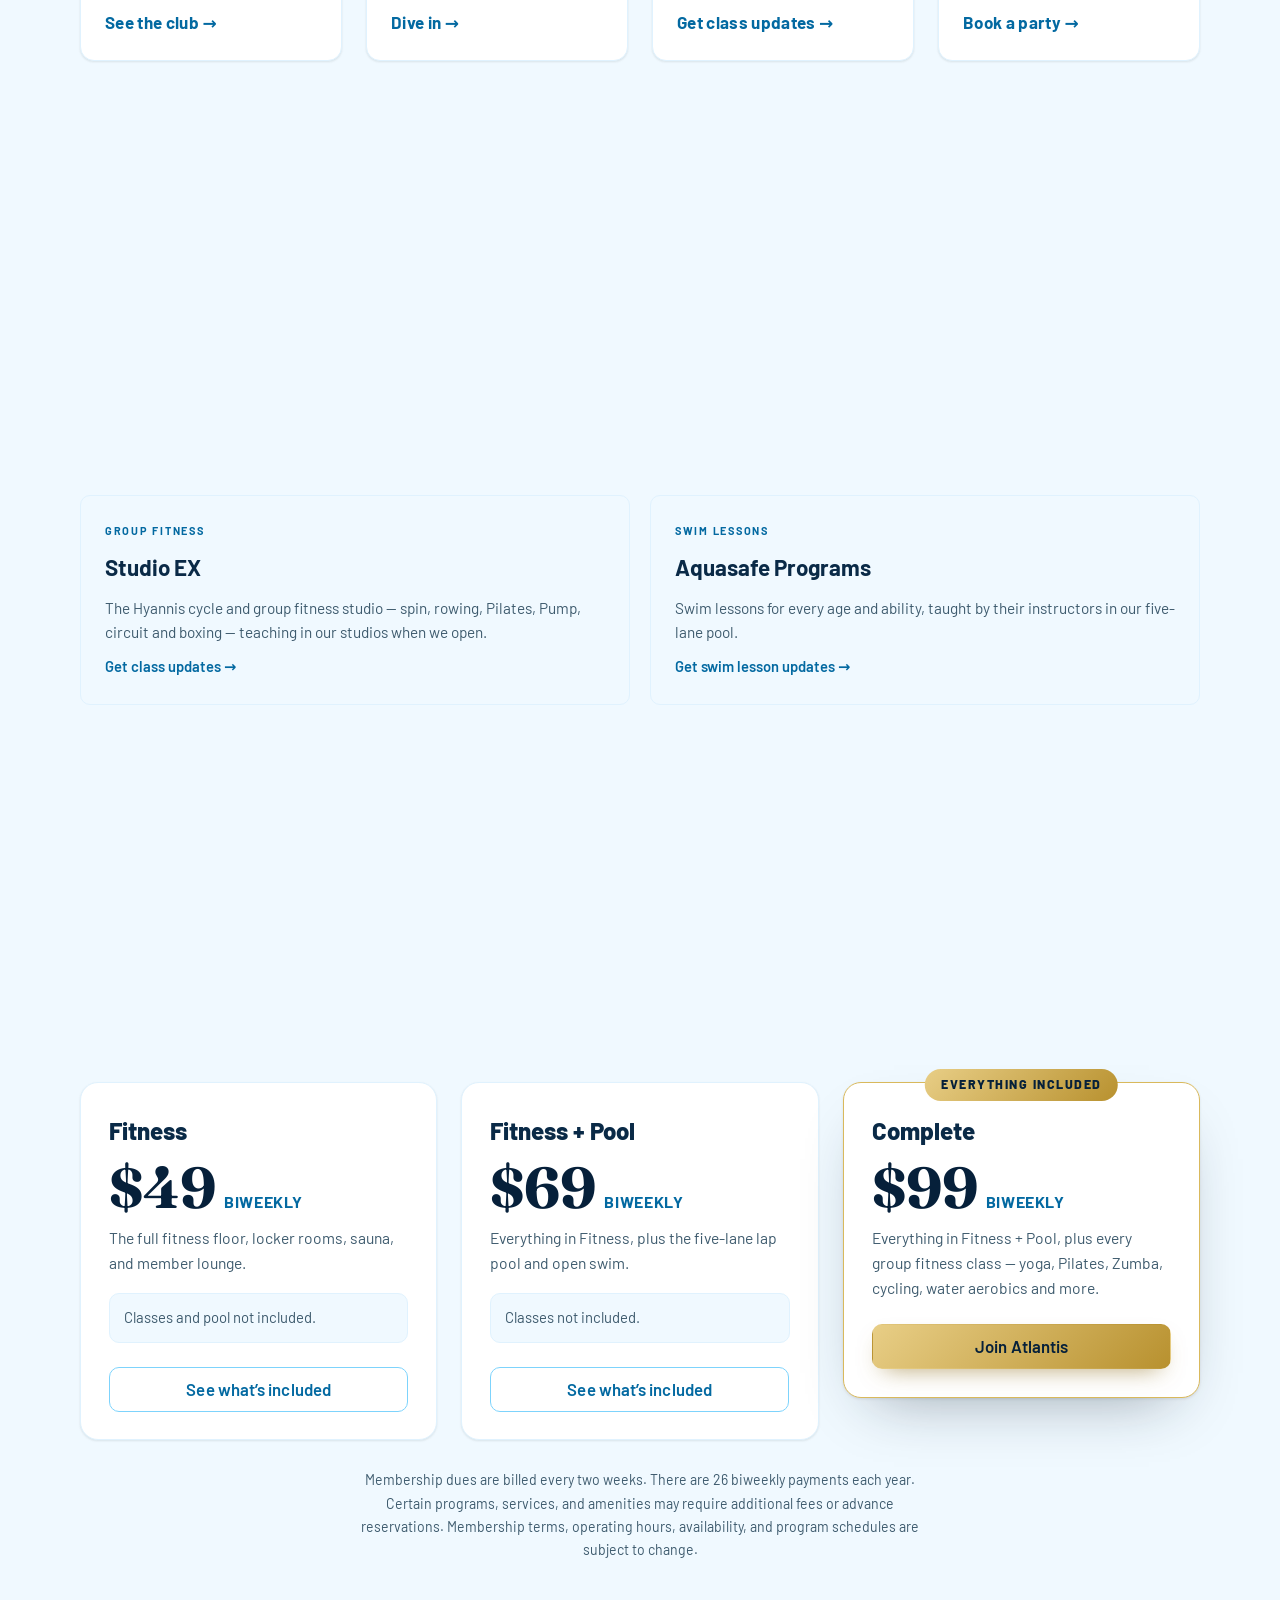
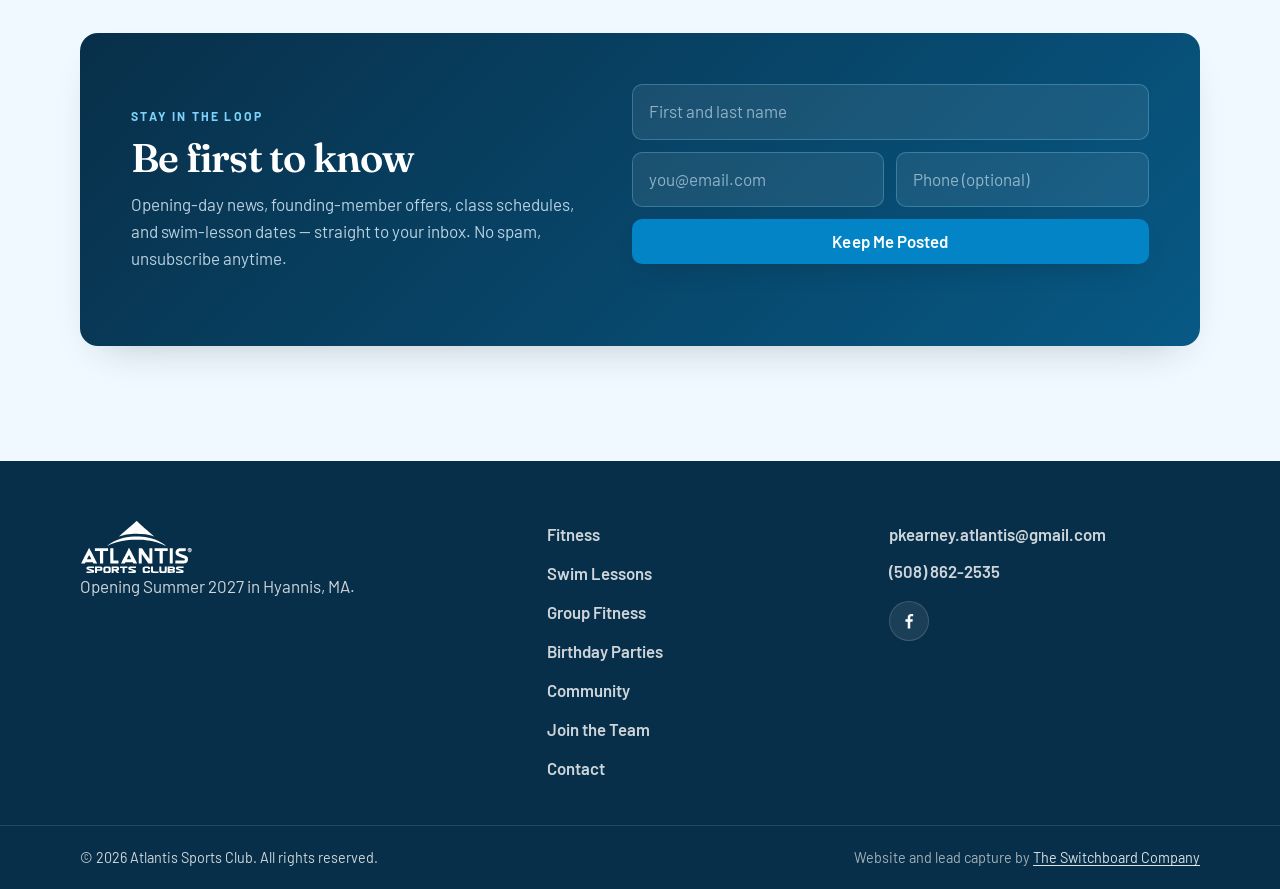
==== commit 1d5d9719: "Let people drag a resume link into the careers form Dragging a file out of Google Drive, Dropbox or " ====
--- a/index.html
+++ b/index.html
@@ -262,9 +262,9 @@
   <footer class="footer" id="siteFooter"></footer>
 
   <script src="config.js?v=26"></script>
-  <script src="assets/pt.js?v=12"></script>
+  <script src="assets/pt.js?v=13"></script>
   <script src="assets/i18n.js?v=1"></script>
-  <script src="script.js?v=37"></script>
+  <script src="script.js?v=38"></script>
 <script src="assets/chat.js?v=8"></script>
 </body>
 </html>
--- a/styles.css
+++ b/styles.css
@@ -1944,3 +1944,13 @@
 .cine--light .signup__select option { background: #fff; color: var(--color-fg); }
 .cine--light .signup__msg { color: var(--color-primary-strong); }
 .cine--light .signup__msg.is-error { color: #B91C1C; }
+
+/* ------------------------------------------------------------- dropzone ---
+   The resume field accepts a dragged link. The affordance only appears while
+   something is actually over it — a permanently dashed box would read as a
+   file upload, which this is not. */
+.dropzone { position: relative; border-radius: var(--radius); transition: box-shadow .2s var(--ease); }
+.dropzone.is-dragover { box-shadow: 0 0 0 2px var(--color-primary-strong); }
+.dropzone.is-dragover input { border-color: var(--color-primary-strong); }
+.dropzone .hint.is-ok { color: var(--color-primary-strong); font-weight: 600; }
+.dropzone .hint.is-error { color: var(--color-fg); font-weight: 600; }
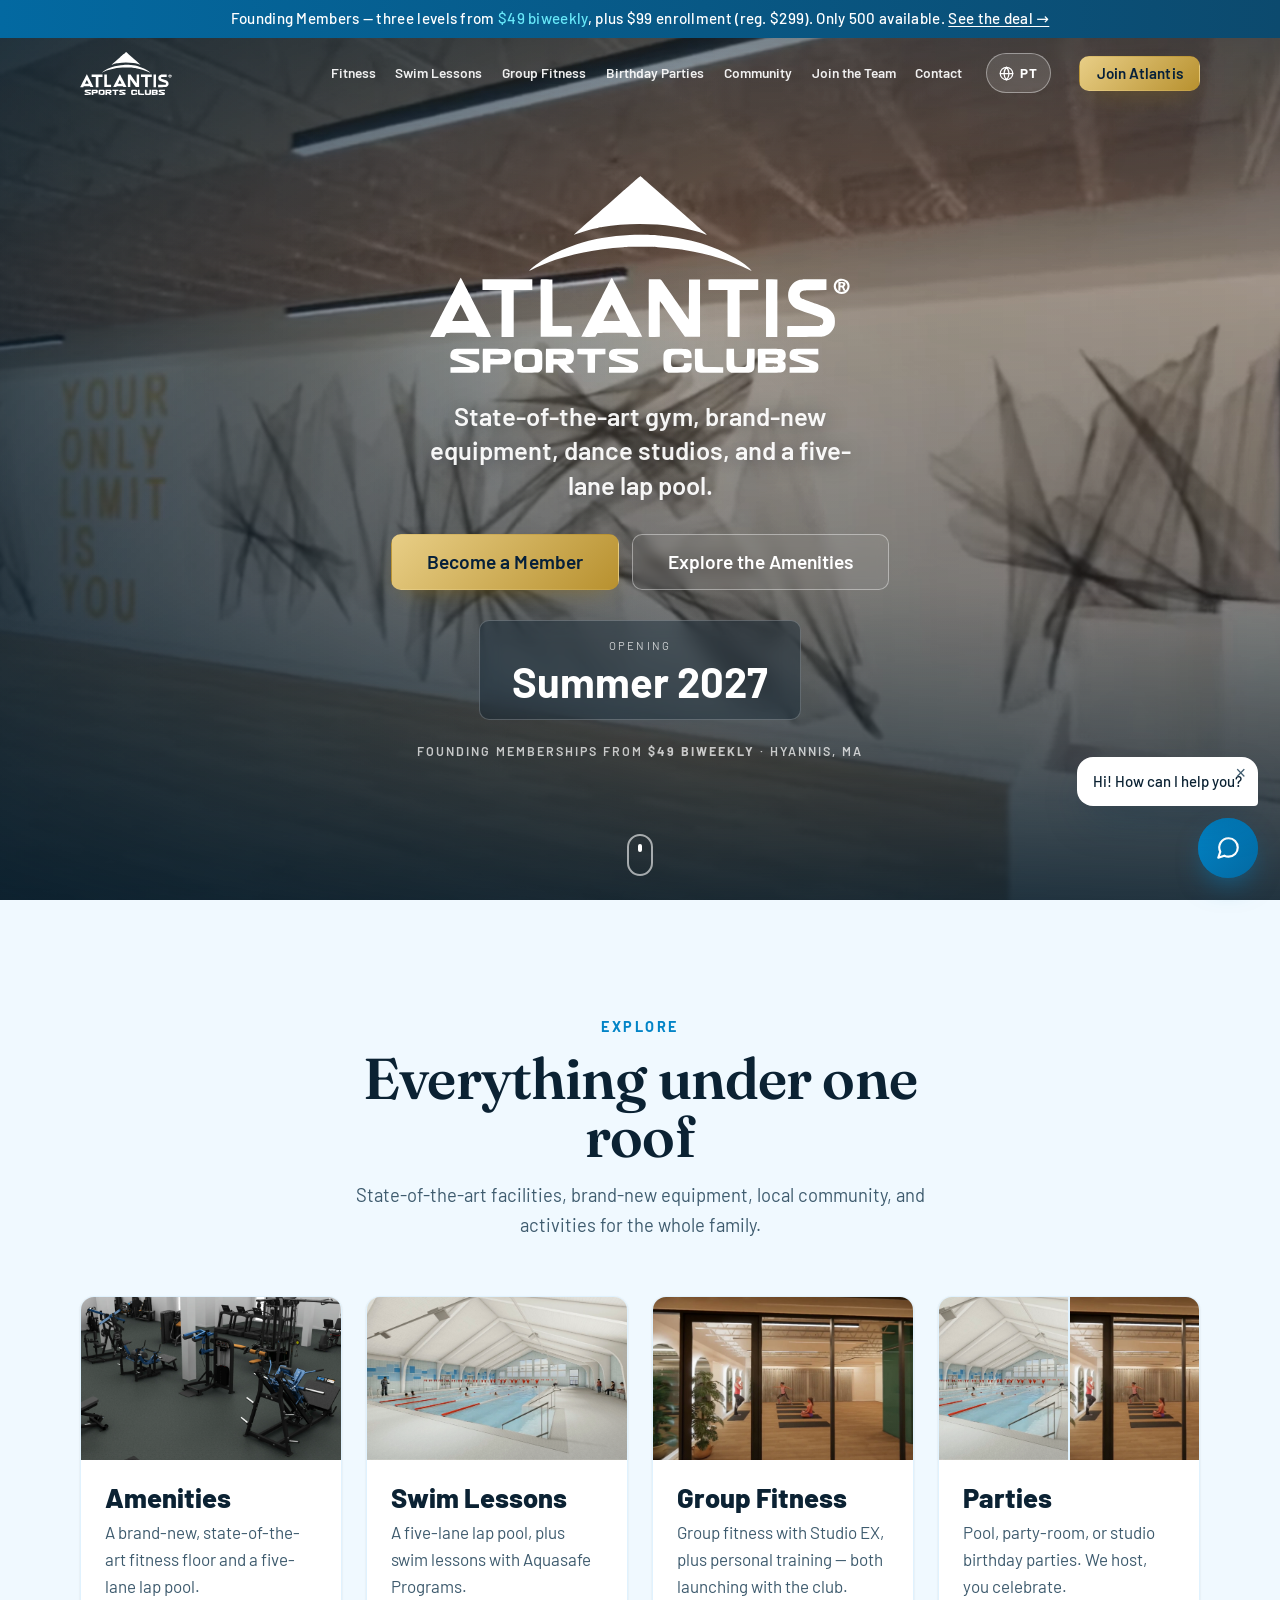
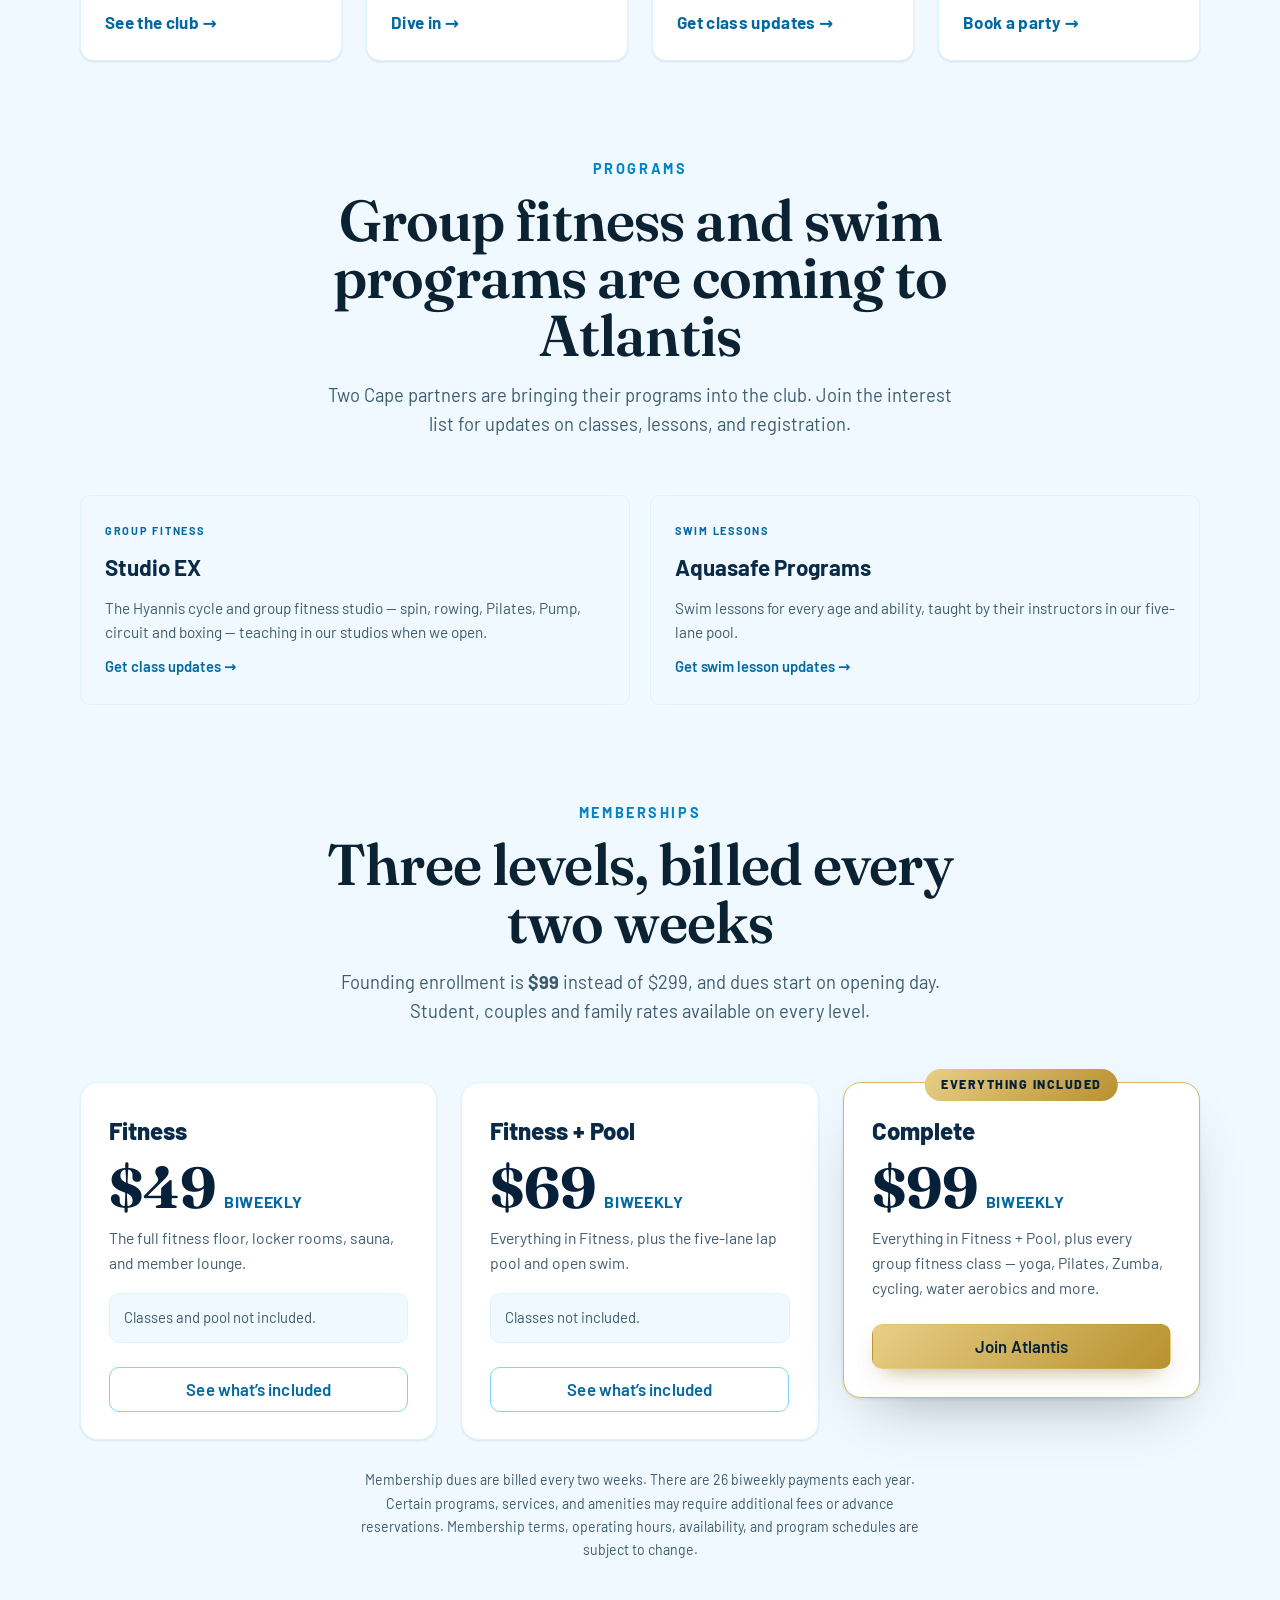
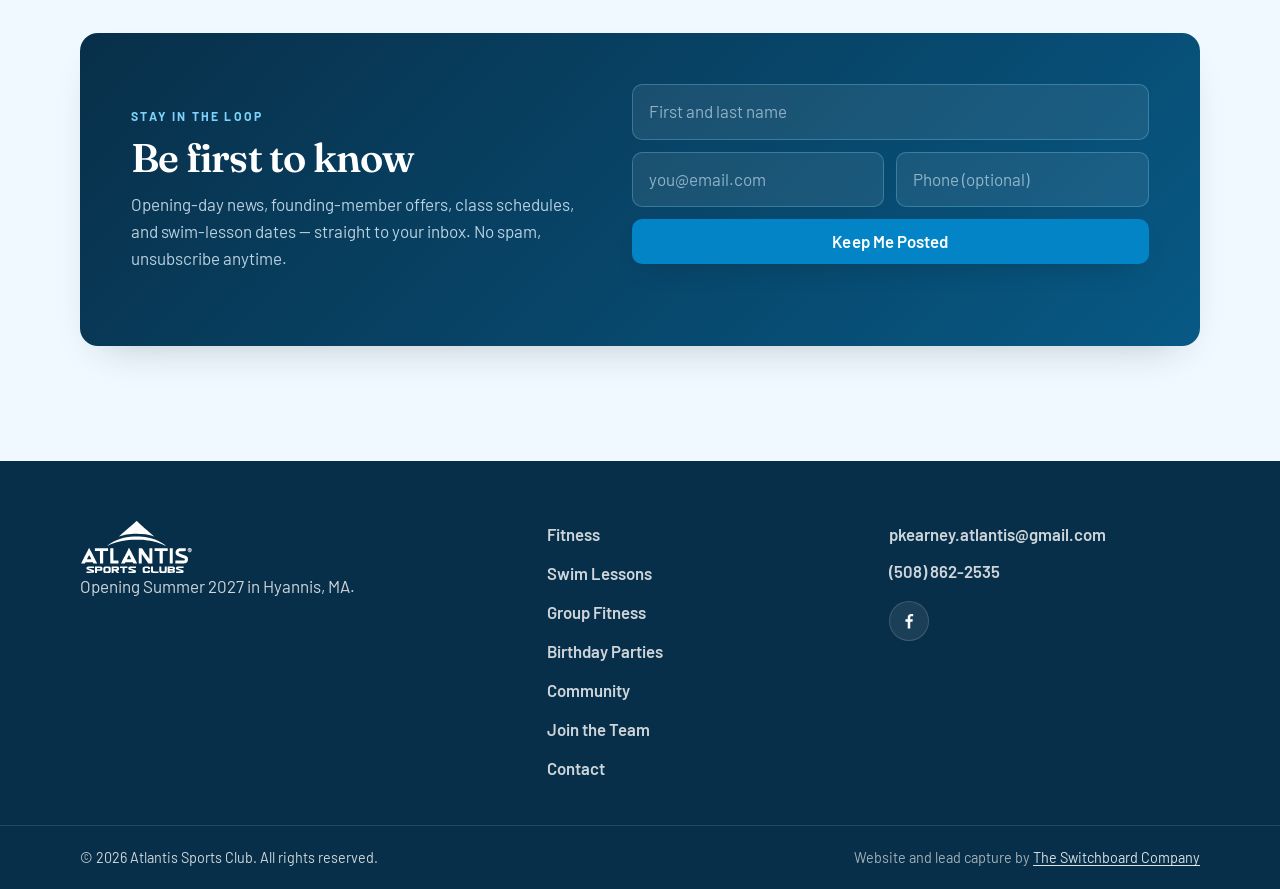
==== commit 70d6ba47: "Remove the AI-generated birthday party photo It was obviously synthetic — misspelt signage on the ba" ====
--- a/index.html
+++ b/index.html
@@ -261,10 +261,10 @@
 
   <footer class="footer" id="siteFooter"></footer>
 
-  <script src="config.js?v=26"></script>
+  <script src="config.js?v=27"></script>
   <script src="assets/pt.js?v=13"></script>
   <script src="assets/i18n.js?v=1"></script>
-  <script src="script.js?v=38"></script>
+  <script src="script.js?v=39"></script>
 <script src="assets/chat.js?v=8"></script>
 </body>
 </html>
